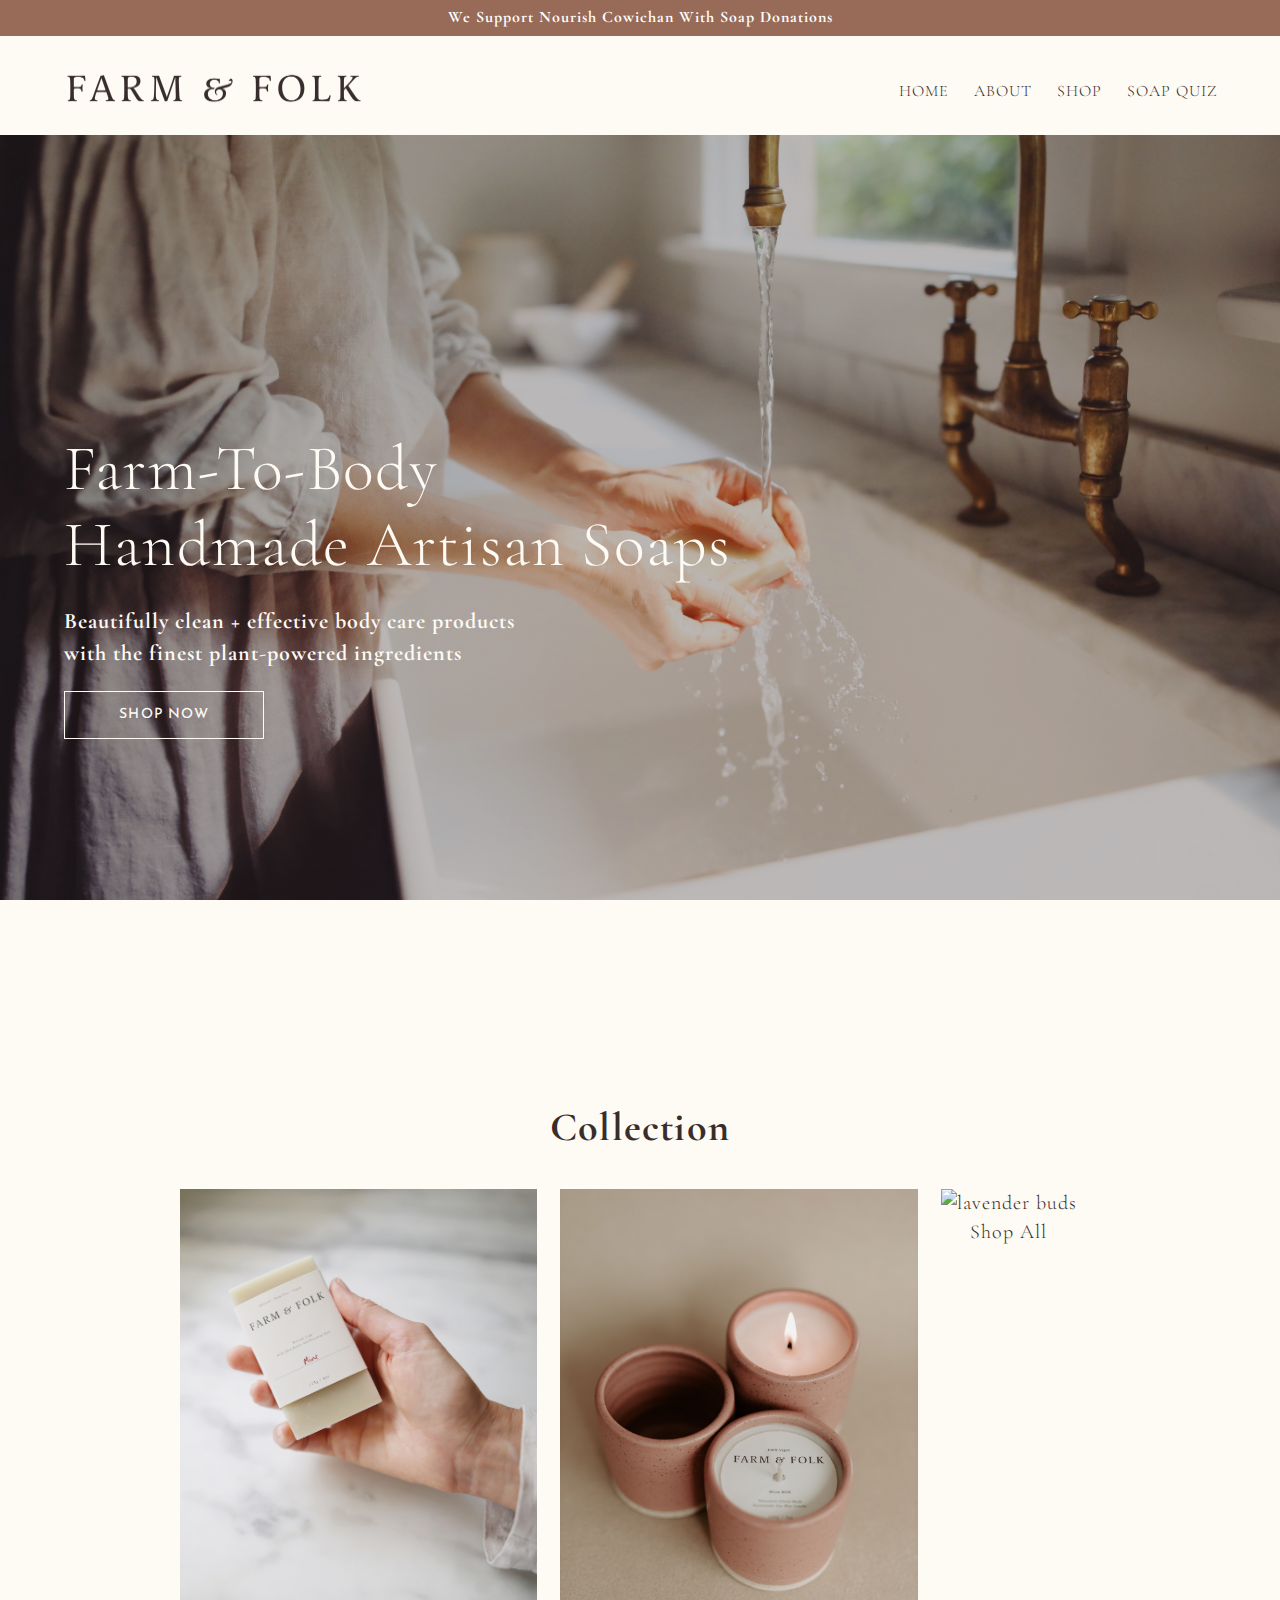
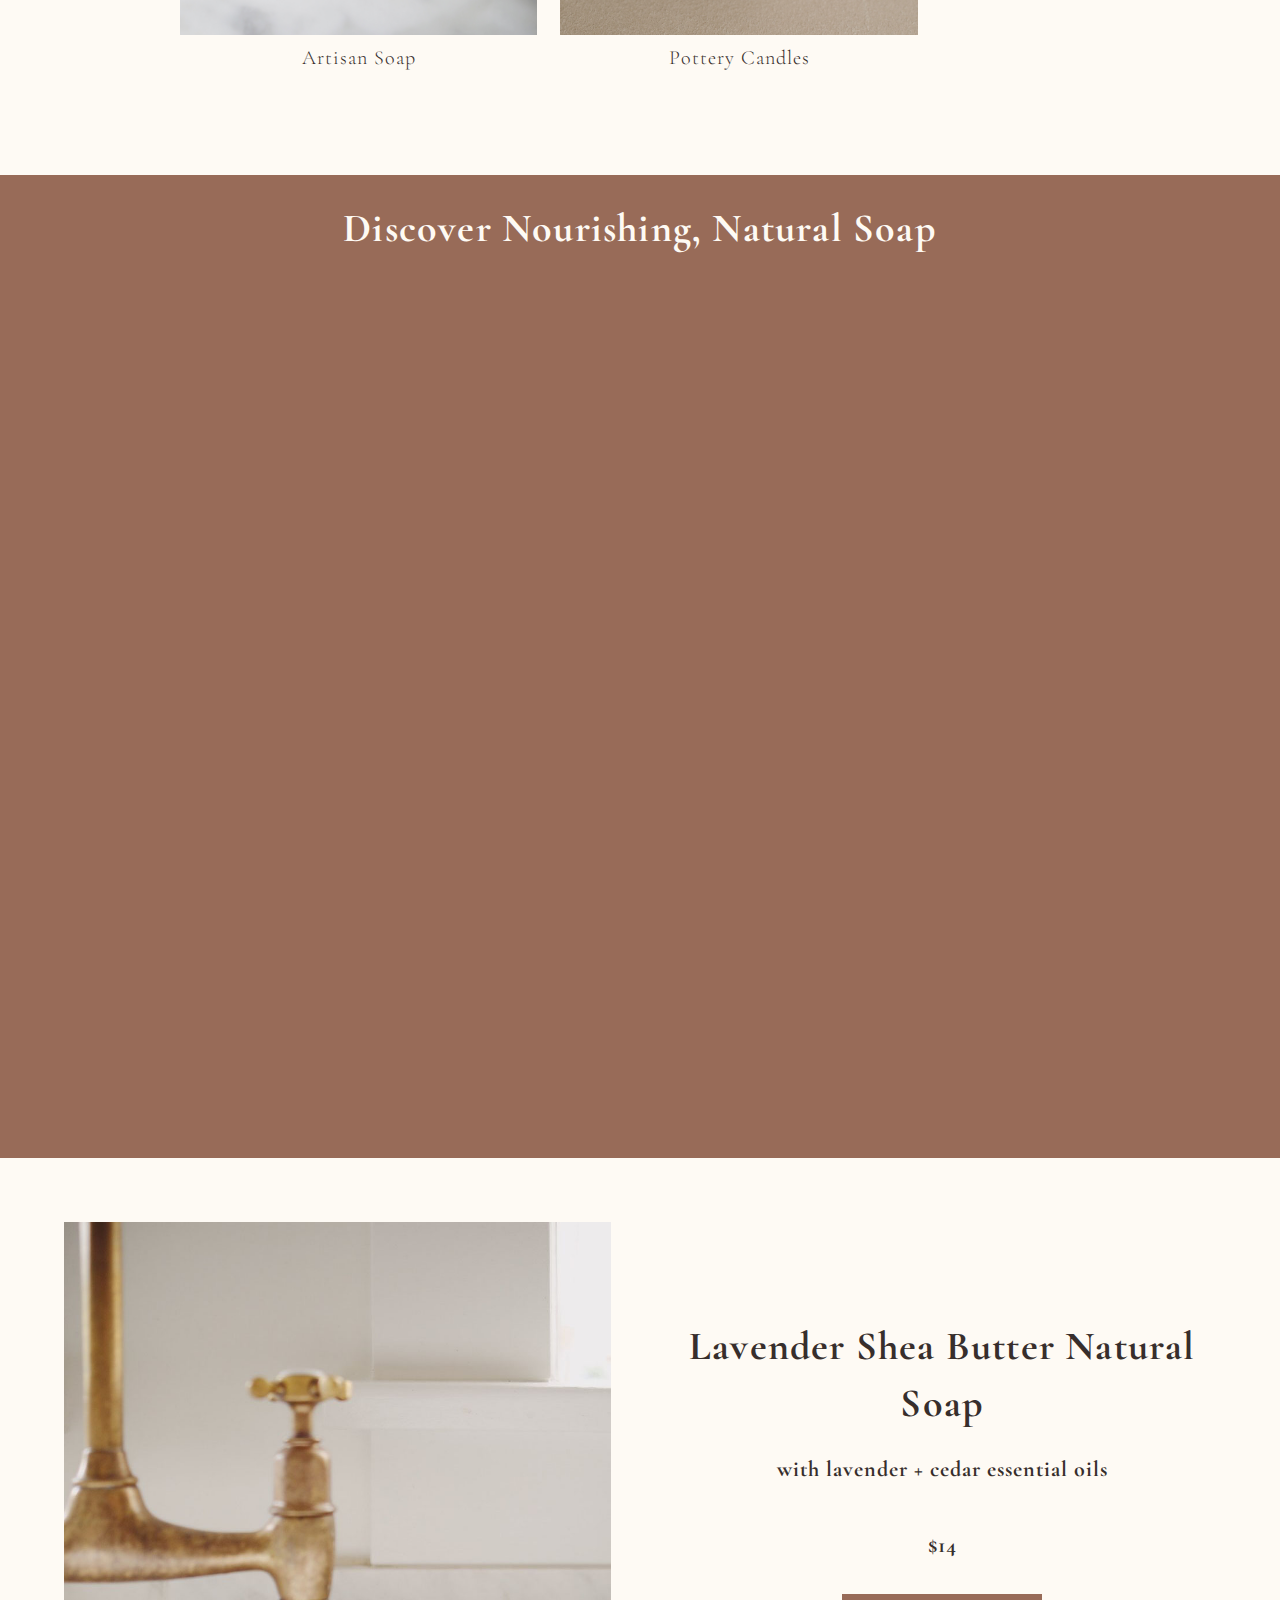
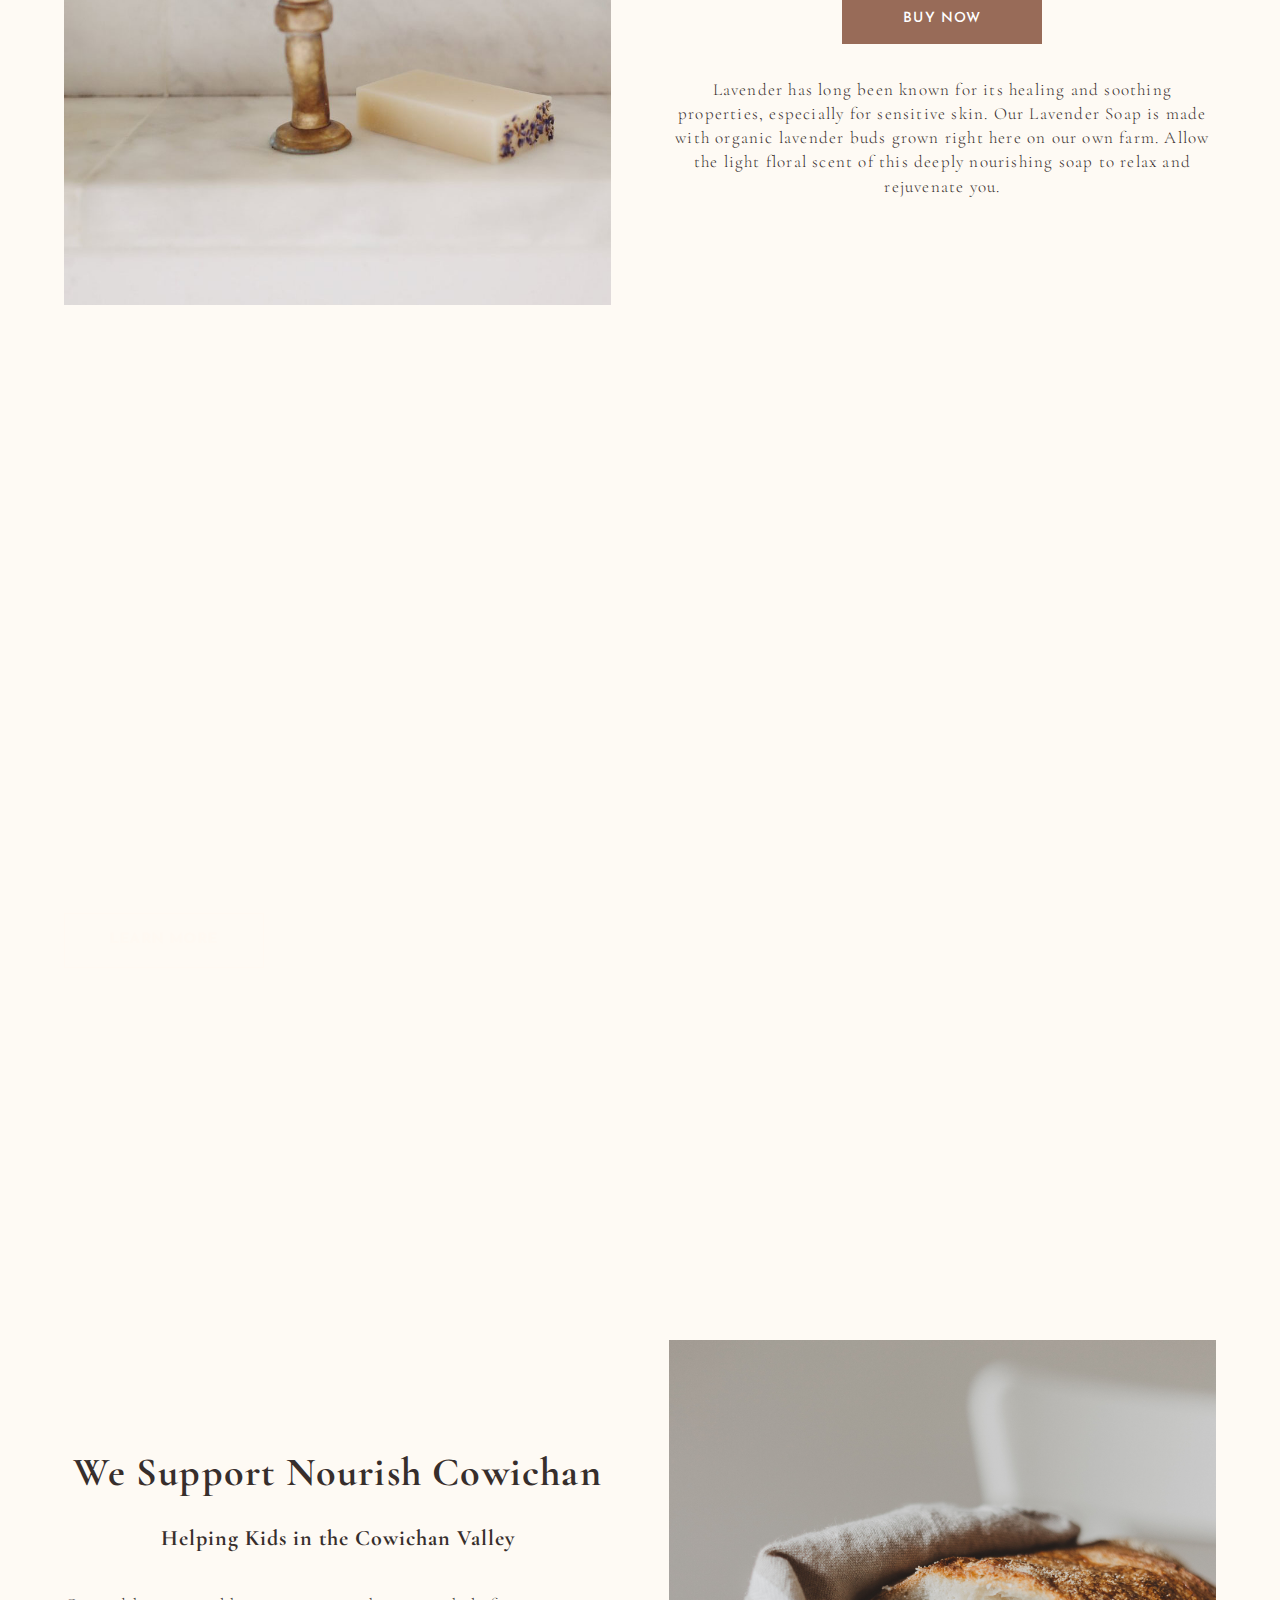
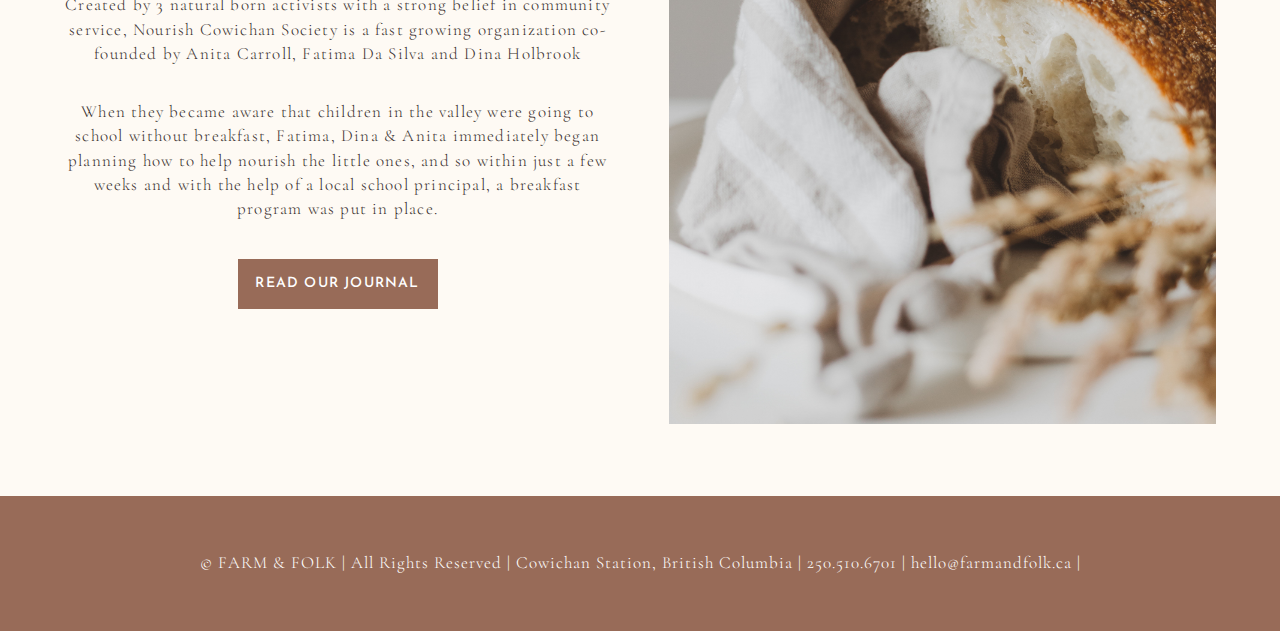
==== index.html @ f7a48673 "index code cleanup" ====
<!DOCTYPE html>
<html lang="en">
 <head>	
     <title>Home Page Website Project</title>
     <meta charset="utf-8"> 
     <!--for responsiveness-->
     <meta name="viewport" content="width=device-width, initial-scale=1">
     <link rel="stylesheet" href="style.css">
     <!--the style sheet for a responsive layout please note the website was coded before the lesson of mobile first-->
     <link rel="stylesheet" href="responsivenav.css">
     <!--included some google fonts-->
     <link rel="stylesheet" href="https://fonts.googleapis.com/css?family=Cormorant Garamond">
     <link rel="stylesheet" href="https://fonts.googleapis.com/css?family=Josefin Sans">
     <!--this is the hamburger icon-->
     <link rel="stylesheet" href="https://cdnjs.cloudflare.com/ajax/libs/font-awesome/4.7.0/css/font-awesome.min.css">
 </head> 
 <body>
     <header class="header"> <!-- brown banner and cream section in line vertically flex-->
         <section class="banner"> <!--the brown top announcement banner-->
             <div class="wrap"><h4>We Support Nourish Cowichan With Soap Donations</h4></div>
         </section>
         <nav class="logonav wrap"> <!--logo and nav side by side in flex-->
             <div><a href="index.html"><img class="logosize" src="images/logo.png" alt="Farm and Folk logo"></a></div> <!--logo-->
             <ul class="logonav_inner" id="nav-items"> <!--nav-->
                 <li><a href="index.html">HOME</a></li>
                 <li><a href="about.html">ABOUT</a></li>
                 <li><a href="shop.html">SHOP</a></li>
                 <li><a href="quiz.html">SOAP QUIZ</a></li>
             </ul> 
             <a class="toggle" onclick="showNav()"><i class="fa fa-bars"></i></a> <!--the hamburger link on screens less than 768px-->
         </nav>
     </header>
     <main> 
         <section class="hero columnwrap background"> <!--hero section--> <!--https://codetheweb.blog/fullscreen-image-hero/-->
             <h1>Farm-To-Body<br>Handmade Artisan Soaps</h1>
             <h3>Beautifully clean + effective body care products<br> with the finest plant-powered ingredients</h3>
             <a href="shop.html" class="btn">SHOP NOW</a>
         </section>
         <section class="columnwrap"> <!-- product collection section - heading and pic group in flexbox direction column-->
             <h2 class="anothermargin">Collection</h2>
             <ul class="products">
                <!--this is the group of 3 photos aligned in a row-->
                 <li><a href="shop.html"><img src="images/soap1.jpg" alt="woman holding soap">
                 <figcaption>Artisan Soap</figcaption></a></li>
                 <li><a href="shop.html"><img src="images/candles.JPG" alt="3 pottery candles one empty to show espresso cup">
                 <figcaption>Pottery Candles</figcaption></a></li> 
                 <li><a href="shop.html"><img src="images/shopall1.JPG" alt="lavender buds">
                 <figcaption>Shop All</figcaption></a></li>
             </ul> 
         </section>
         <section class="video columnwrap"> <!--video section--> <!--added demo video because I don't have one-->
             <h2>Discover Nourishing, Natural Soap</h2>
             <iframe src="https://player.vimeo.com/video/281688738?h=ec696fcc67" frameborder="0"
                allow="autoplay; fullscreen; picture-in-picture" allowfullscreen></iframe>
         </section>
         <section class="featuredproduct wrap"> <!--featured product section-->
             <div><a href="shop.html"><img src="soap/lavcropped.jpg" alt="bar of lavender soap"></a></div> <!--lavender soap picture-->
             <aside class="featureinfo"> <!--product purchase info-->
                     <h2> Lavender Shea Butter Natural Soap</h2>
                     <h3>with lavender + cedar essential oils</h3> 
                     <h3>$14</h3>
                     <a href="shop.html" class="btn">BUY NOW</a> <!--this button would lead to the indiviual product page if there was one-->
                     <p>Lavender has long been known for its healing and soothing properties, especially for sensitive skin. Our Lavender Soap is made with organic lavender buds grown right here on our own farm. Allow the light floral scent of this deeply nourishing soap to relax and rejuvenate you.
                     </p>
             </aside>
         </section>
         <section class="makers columnwrap background"> <!--maker info section with background pic like hero section-->
             <h3>Our Story</h3>
             <h2>We Believe In The Power<br> Of Nature To Help You Unwind</h2>
             <a href="about.html" class="btn">LEARN MORE</a> <!--leads to about page-->
         </section>
         <section class="journal"> <!--this is given class journal because it would lead to the journal(blog) if there was one-->
             <div><a href="journal.html"><img src="images/breadcropped.jpg" alt="child holding muffin"></a></div>
             <aside class="journalinfo">
                 <h2>We Support Nourish Cowichan</h2>
                 <h3>Helping Kids in the Cowichan Valley</h3>
                 <p>Created by 3 natural born activists with a strong belief in community service, Nourish Cowichan Society is a fast growing organization co-founded by Anita Carroll, Fatima Da Silva and Dina Holbrook</p>
                 <p>When they became aware that children in the valley were going to school without breakfast, Fatima, Dina & Anita immediately began planning how to help nourish the little ones, and so within just a few weeks and with the help of a local school principal, a breakfast program was put in place.</p>
                 <a href="shop.html" class="btn">READ OUR JOURNAL</a> <!--button would lead to journal-->
             </aside>
         </section>
      </main> 
      <footer class="foot">
        <div class="wrap"><p>© FARM & FOLK | All Rights Reserved | Cowichan Station, British Columbia | 250.510.6701 | hello@farmandfolk.ca |</p></div>
      </footer> 
      <script>
        function showNav() {
            var element = document.getElementById("nav-items");
            element.classList.toggle("show-items");
        }
     </script> 
 </body>
</html>
---- style.css ----
/* To Do: Match Picture Sizes */

/* website project farm and folk */

/* General for whole site */

html {font-size: 62.5%} /* so I can work with rem */
* { box-sizing: border-box;
}  



img { max-width: 100%;
      height: auto;}

h1,h2,h3,h4 { font-family: "Cormorant Garamond", serif;
              color: #372e2c;
}
h1 { font-size: 6.4rem;
     line-height: 1.2;
}
h2 { font-size: 4rem; 
}
h3 { font-size: 2.2rem;
     letter-spacing: 0.1rem;
}
h4 { font-size: 1.7rem;
     letter-spacing: 0.1rem;
}
body { /* The body has a default margin, which we do not want interfering with image header, which is why  I have set it to 0 */ 
      margin: 0; 
      padding: 0;

      /* Text styles */
      font-family: "Cormorant Garamond", serif; 
      line-height: 1.42857143;
      color: #372e2c;
      letter-spacing: 0.05rem;
      font-size: 1.7rem;
      font-weight: 100;
      letter-spacing: 0.12rem;
      
      /*background*/
      background-color: #FEFAF4;
}
.columnwrap { display: flex;
              flex-direction: column;
              justify-content: center;
              align-items: center;
              
}
.center { 
     text-align: center;
}
.wrap {      display: flex;
             justify-content: center;
             align-items: center;
             margin: 0 auto;
          
           
}
.background {
      background-size: cover;
      background-position: center center;
      background-repeat: no-repeat;
      background-attachment: fixed;
}

.margin {margin-right: 5%;
          margin-left: 5%;}
.anothermargin {margin-top: 5%;}

/* index page */

/* header section */

.header { position: sticky; top: 0; /* https://dev.to/akhilarjun/one-line-sticky-header-using-css-5gp3 */ /*makes a sticky header*/
}
.banner {
         background-color: #986b58;
         padding: 0.5%;          
}

.banner h4 { color: #fff;
             margin: 0; 
             font-size: 1.6rem; 
}

.logonav { 
           /*sizing of pink header part*/
           height: 11vh;
           background-color: #FEFAF4;
           padding-top: 1%;
           
}
.logonav div { 
              display: block;
            margin-left: 5%;
            flex: 3 3 auto;
}

.logonav_inner { display: flex;
                 justify-content: flex-end;
                 font-size: 1.6rem;
                 letter-spacing: 0.1rem;
                 font-weight: 300;
                 list-style-type: none;
                 padding: 0;
               
}
.logonav ul { margin: 0 3% 0 0;
             flex: 2 2 auto;
       
}
.logonav li {padding-right: 5%;}

.logonav li a {text-decoration: none;
          color: #372e2c;
          display: block;    
}

nav li a:hover { color: #986b58;}

/* hero section */

.hero { /* sizing of hero image https://codetheweb.blog/fullscreen-image-hero/ note vw/vh is % of veiwport width and height*/
      width: 100vw;
      height: 100vh; 
    
      /* Flexbox */
      align-items: flex-start; /*to override class columnwrap*/
      
      /* Text styles */
       color: #FEFAF4;
       

      /* Background Styles */
      /* background image doesn't take colors but take gradients, 0 is full transparency in rgba, make sure to separate multiple backgrounds with commas */
      background-image: linear-gradient(rgba(0,0,0,0.2),rgba(0,0,0,0.2)), url("images/soaplady.JPG");
      
}
.hero h1 { /* margins */
          margin: 0;
          padding-left: 5%;
          color: #FEFAF4;
          font-weight: 200;
}
.hero h3 {
     padding-left: 5%; 
     color: #FEFAF4;
} 
.hero .btn { /* a elements are inline by default block fixes this */ 
            /* Positioning and sizing */
            display: block;
            width: 200px;

            /* Padding and margins */
            padding: 1% 2%;
            margin-left: 5%;
        
            /* Border styles */
            border: 1px solid #FEFAF4;
            

            /* Text styles */
            color: #FEFAF4;
            text-decoration: none; /*removes line under */ 
            text-align: center;
            font-size: 1.4rem;
            font-weight: 500;
            font-family: "Josefin Sans", sans-serif;           
}

.hero a:hover { background-color: rgba(152,107,88,0.5);}

/* 3 product types section */



.products      { display: flex;
               list-style-type: none;
               font-size: 2rem;
               font-weight: 300;
               letter-spacing: 0.1rem;
               margin: 0;
               padding: 0;
               margin-left: 5%;
               margin-right: 5%;
               margin-bottom: 8%;
               flex-direction: row;
               justify-content: center;
              
}
.products li { max-width: 33%;
               max-height: auto;
               padding-right: 2%;}
.products li a { text-decoration: none; /*removes line for link*/ 
                 display: block; 
                 color: #372e2c;
                 text-align: center;
                 margin: 0;
                 
                 
}
.products a:hover { color: #B22029;
}

/* video section */

.video { background-color: #986b58;       
}
.video iframe {width: 90vw;
               height: 100vh;
}
.video h2 { color: #FEFAF4; 
     padding-top: 2%;
     margin: 0; 
     text-align: center; 
}

         
/* featured product section */    

.featuredproduct { margin: 5%;
                   background-color: #FEFAF4;                                                             
}
.featuredproduct h2 {margin: 0;}
.featuredproduct div { width: 50%;
                      display: block;
                      padding: 0;               
}
.featuredproduct aside { width: 50%;
     align-items: center;
     justify-content: center;
     text-align: center;
     margin-left: 5%;

     
}

.featureinfo { display: flex;
     flex-direction: column;
      
}

.featureinfo .btn { /* a elements are inline by default block fixes this */ 
               /* Positioning and sizing */
                  display: block;
                  width: 200px;

                  /* Padding and margins */
                  padding: 15px 17px;
                  margin-top: 2%;
                  margin-bottom: 3%;
                  
                  /* Border styles */
                 
                 background-color: #986b58;
                 
                 /* Text styles */
                 color: #fff;
                 text-decoration: none; /*removes line under */ 
                 text-align: center;
                 font-size: 1.4rem;
                 font-weight: 550;
                 font-family: "Josefin Sans";
}
.featureinfo a:hover { background-color: rgba(152,107,88,0.5);}

/* Makers Section Leads to About Page */

.makers { /* sizing of hero image https://codetheweb.blog/fullscreen-image-hero/ note vw/vh is % of veiwport width and height*/
      width: 100vw;
      height: 100vh; 
    
      /* Flexbox */
      align-items: flex-start;
      

      /* Text styles make all lines centered */
       color: #FEFAF4;

      /* Background Styles */
      /* background image doesn't take colors but take gradients, 0 is full transparency in rgba, make sure to separate multiple backgrounds with commas */
      background-image: linear-gradient(rgba(0,0,0,0.2),rgba(0,0,0,0.2)),url("images/soapwoman.JPG");
}
.makers h2 { /* Margins */
          margin: 0;
          padding-left: 5%; 
          color: #FEFAF4;

}
.makers h3 {color: #FEFAF4;
     padding-left: 5% 
}

.makers .btn { /* a elements are inline by default block fixes this */ 
            /* Positioning and sizing */
            display: block;
            width: 200px;

            /* Padding and margins */
            margin-top: 38px;
            margin-left: 5%;
            padding: 1.3% 2%;
            

            /* Border styles */
            border: 1px solid #fff9f2;
            

            /* Text styles */
            color: #fff9f2;
            text-decoration: none; /*removes line under */ 
            text-align: center;
            font-size: 1.4rem;
            font-weight: 550;
            font-family: "Josefin Sans";}

.makers a:hover { background-color: rgba(152,107,88,0.5);}

/* Donation Feature -Would lead to Journal if there was one*/

.journal { display: flex;
           align-items: center;
           justify-content: center; 
           flex-direction: row-reverse;  
           margin: 5%;    
           text-align: center;                      
}
.journal div { display: block;
               width: 50%;
                     
}
.journal aside { margin-right: 5%;
                 width: 50%;    
}
.journalinfo { display: flex;
              flex-direction: column;
              align-items: center;
              justify-content: center;
              margin: 0;
}
.journalinfo h2 {margin: 0;}

.journalinfo .btn { /* a elements are inline by default block fixes this */ 
               /* Positioning and sizing */
                  display: block;
                  width: 200px;

                  /* Padding and margins */
                  padding: 15px 17px;
                  margin-top: 20px;
                  margin-bottom: 20px;
                  
                  /* Border styles */
                 
                 background-color: #986b58;
                 
                 /* Text styles */
                 color: #fff;
                 text-decoration: none; /*removes line under */ 
                 text-align: center;
                 font-size: 1.4rem;
                 font-weight: 550;
                 font-family: "Josefin Sans";
}
.journalinfo a:hover { background-color: rgba(152,107,88,0.5);}

/*footer*/

footer { display: flex;
         font-size: 1.4;
         background-color: #986b58;
         color: #fff;
         width: 100vw;
         height: 15vh;
         letter-spacing: 0.1rem;
         text-align: center;
}     

/* Shop Page */

.shop h2  { margin: 3% 0 1% 0;}
.shop ul    { display: flex;
               list-style-type: none;
               font-size: 2rem;
               font-weight: 300;
               letter-spacing: 0.1rem;
               margin: 3%;
               padding: 0;
               justify-content: space-evenly;
               flex-wrap: wrap;
               
}
.shop li {max-width: 33%;
               max-height: auto;
               padding-right: 2%;
}
.shop li a {     text-decoration: none; /*removes line for link*/ 
                 display: block; 
                 color: #372e2c;
                 text-align: center;
                 padding-bottom: 5%;
}
.shop a:hover { color: #986b58;
}
/* About Page */

.firstimage { width: 100vw;
             height: 80vh; 
    
             /* Flexbox */
             display: flex;
             align-items: center;
             margin-bottom: 5%;
             /* Text styles make all lines centered */
            color: #efe6e1;

            /* Background Styles */
           /*change the image here */
           background-image: linear-gradient(rgba(0,0,0,0.1),rgba(0,0,0,0.1)),url("images/friends.JPG");
}
.color {background-color: #fff9f2;} /* Maybe move to top so I can use again!!!! background color for page */

.firstimage h2 { text-align: center;
     max-width: 550px;
     padding-left: 175px;
     color: #efe6e1;
}
.about  {         
                  margin-top:  3%;
                  margin-bottom: 5%;
                  align-items: flex-start;
                  color: #efe6e1;
                  height: 100%;
}

.pic {width: 50vw;
      height: 80vh; 
      background-image: url("images/applefarm.JPG");
      background-attachment: scroll;
}

     
.about .inner_about { display: flex;
                      flex-direction: column;
                      justify-content: center;
                      height: 80vh;
                      width: 50%;
                     padding: 0 5%;
                     background-color: #986b58;
                     
}    

.inner_about h2 {margin: 0;
color: #FEFAF4;}
.inner_about p {font-weight: 400;}

                    
.pic2 {width: 50vw;
      height: 80vh; 
      background-image: url("images/linen.JPG");
      background-attachment: scroll;
}

/* Font changes for center quote "We Believe..."*/   
.h2 { font-size: 2.7rem;
       margin: 0 0 3% 0;
       font-weight: 100;}
.about_footer {background-color: #FEFAF4;
                color: #372e2c;}
/* Quiz Pages */

/* Quiz Page 1 */
.quiz { background-color: #efe6e1;
height: 100vh;
padding: 0;}

.quiz h1 { max-width: 75%;
           font-weight: 100;
          margin: 0;}
.quizstart h1 { padding-top: 6%;}

.quiz .btn { /* a elements are inline by default block fixes this */ 
            /* Positioning and sizing */
            display: block;
            width: 200px;

            /* Padding and margins */
            padding: 1% 2%;
            margin: 4% 13%;
        
            /* Border styles */
            border: 1px solid #372e2c;
            

            /* Text styles */
            color: #372e2c;
            text-decoration: none; /*removes line under */ 
            text-align: center;
            font-size: 1.5rem;
            font-weight: 500;
            font-family: "Josefin Sans", sans-serif;           
}
.container {display: flex;
flex-direction: column;
justify-content: center;
align-items: center;
background-color: #efe6e1;}

.container h3 {padding-top: 2%;}
.border {border: 2px transparent #996b5996;
         background-color: #996b5996;
         width: 75%;
         border-radius: 25px;
          }
.brown {background-color: #986b58;
       border: 1px solid #986b58;
       border-radius: 25px;}

.quiz a:hover { color: #FEFAF4;
                 background-color: #372e2c;}
.button {justify-content: space-between;
     align-items: flex-start;
margin: 0;}
 
form { display: flex;
flex-direction: column;
align-items: center;
justify-content: center;
}

form label { margin: 5%;}

.quiz .btnalt { /* a elements are inline by default block fixes this */ 
            /* Positioning and sizing */
            display: block;
            width: 200px;

            /* Padding and margins */
            padding: 1% 1%;
            margin: 4% 13%;
        
            /* Border styles */
            border: 1px solid #372e2c;
            

            /* Text styles */
            color: #372e2c;
            text-decoration: none; /*removes line under */ 
            text-align: center;
            font-size: 1.5rem;
            font-weight: 500;
            font-family: "Josefin Sans", sans-serif;           
}

#buttonsolid {background-color: #372e2c;
              color: #FEFAF4;}

.email {display: flex;
margin: 0;
flex-direction: row;
}

/* the email and submit button together*/
.email label { margin: 5% 0 0 0;
     padding: 3px;
}

/*the email input */
.emailintake {
  padding: 10px 120px 10px 5px;
  border: 1px solid #8c8b8b;
  border-radius: 4px;
  font-size: 1.6rem;
}
/*the submit input*/
.submit { 
padding: 10px 20px;
border: 1px solid #372e2c;
border-radius: 4px;
color: #FEFAF4;
background-color: #372e2c;
font-family: "Josefin Sans", sans-serif;  
font-size: 1.6rem; 

}
---- responsivenav.css ----
html {font-size: 62.5%} /* so I can work with rem */
* { box-sizing: border-box;
}  

 @media only screen and (min-width:769px) {.logonav .toggle {display: none;}
       .logosize { width: 300px;} } 
 @media only screen and (max-width: 1000px) {.video iframe {width:  90vw; height: 80vh;}
        }
         @media only screen and (max-width: 768px) 
         {
        .video iframe {width:  90vw; height: 60vh;}
        .featureinfo p {display: none;}
        .journalinfo p {display: none;}   
        .banner {display: none;}
        .logosize {width: 300px;}
    }
    @media only screen and (max-width: 500px) {
        .video iframe {width:  90vw; height: 50vh;}
        .products {flex-direction: column;}
        .products li {max-width: 100%;
        margin-bottom: 1%;}
        .hero {align-items: center;
            text-align: center;}
        .hero h3 {display: none;}
        .hero h1 {padding-bottom: 3%;}
        .featuredproduct { display: none;}
        .journal {flex-direction: column;}
        .journal div {width: 100%;}
        .journalinfo { padding: 0 5%;}
        .journal h3 { display: none;}
        .banner {display: none;}
        .makers {align-items: center;
        text-align: center;}
        /*this is the logo position*/
        .logonav div {
    margin-left: 14%;
    display: block;
    flex: 3 3 auto;
}
        }   

    @media only screen and (max-width: 768px) {  

.logonav_inner {
  list-style-type: none;
  margin: 0;
  padding: 5%;
  flex-direction: column;
  display: none;
  text-align: center;
  background-color:#efe6e1;
  background-size: 100vw;
}
.logonav_inner li a {color: #372e2c;
font-weight: bold;
font-size: 2rem;}

.logonav {display: flex;
    flex-direction: column;
padding-top: 8%;
padding-bottom: 5%;
align-items: flex-start;
}
/*this makes a full color back-ground on click of hamburger */
.logonav ul {width: 100vw;}
/* this positions the logo*/
.logonav div {
    margin-left: 10%;
    display: block;
    flex: 3 3 auto;
}
/*this makes the logo dissapear on hamburger click*/
.lognav img {display: none;}

.logonav_inner { padding-left: 5%;
padding-top: 5%; }

.show-items {
  display: flex;
}
/*this moves the hamburger over a little with the padding*/
        .logonav .toggle {
  position: absolute;
  cursor: pointer;
  padding-left: 5%; 
}
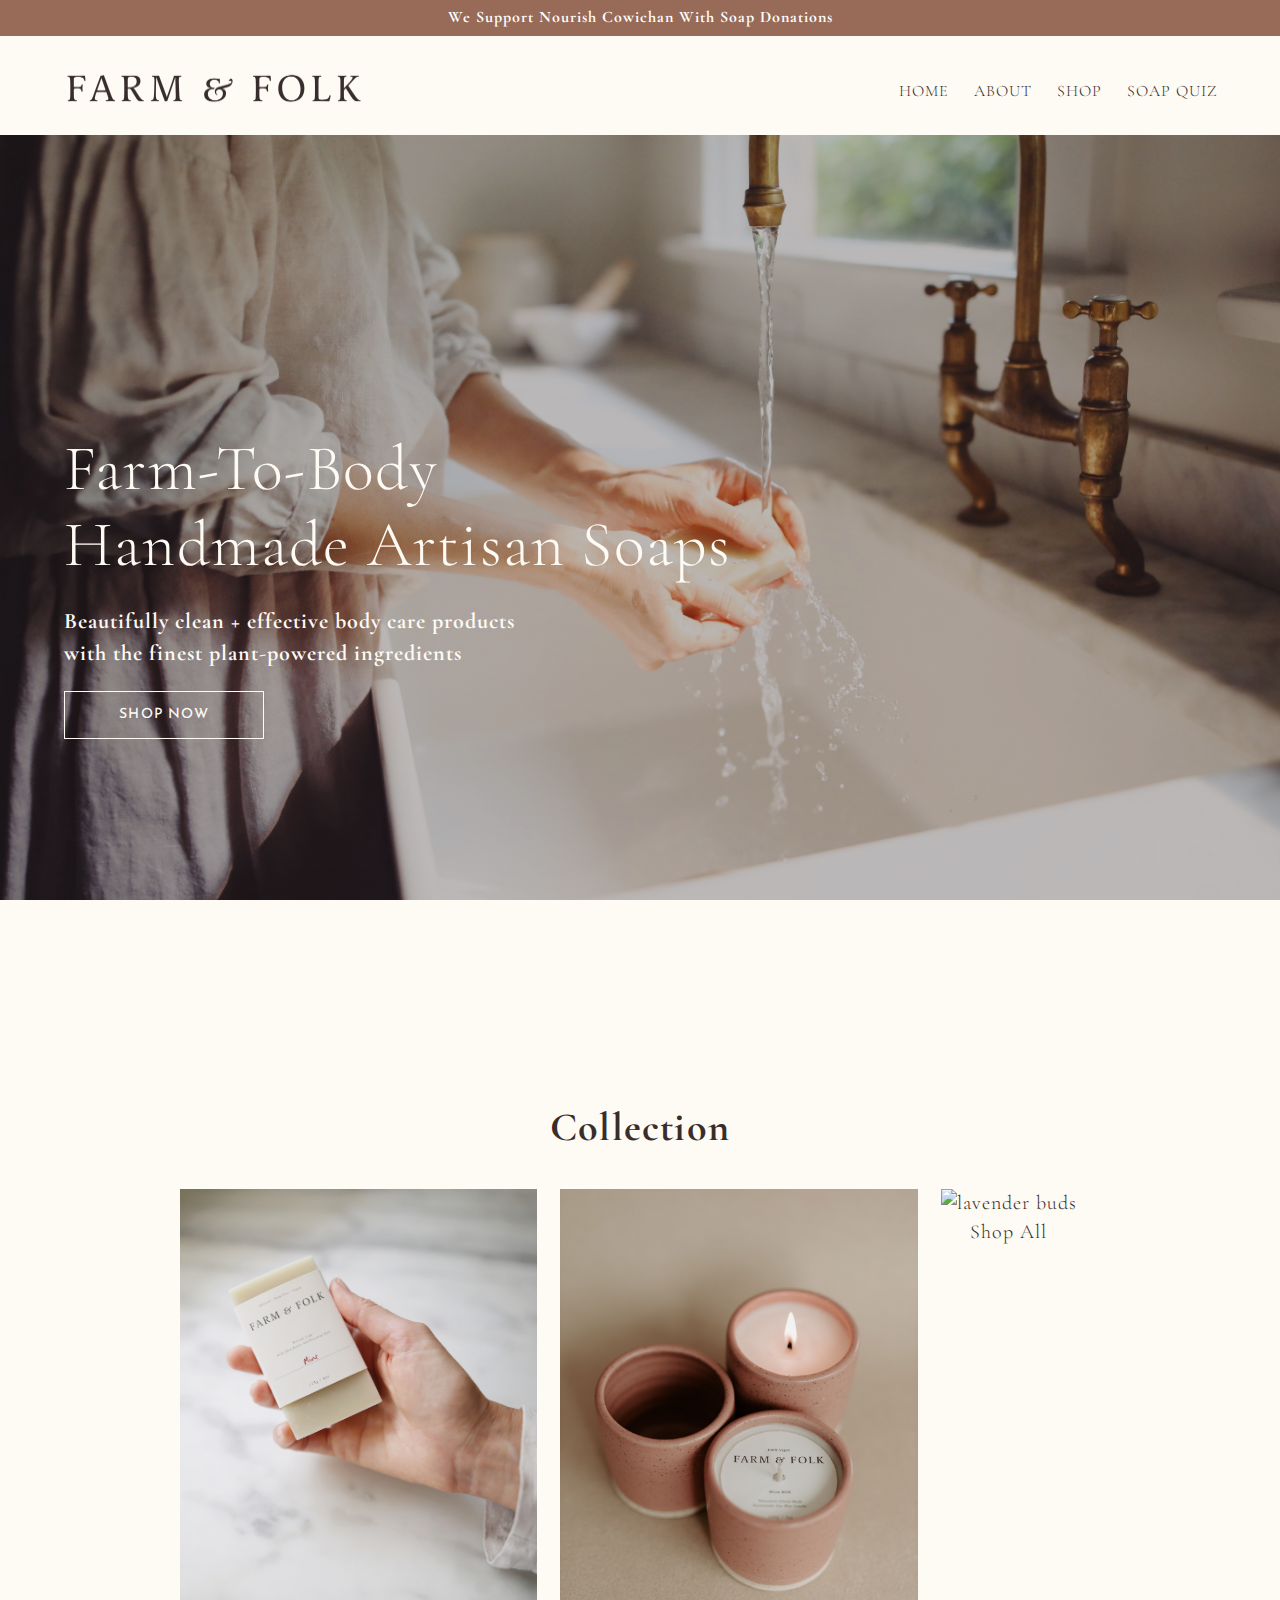
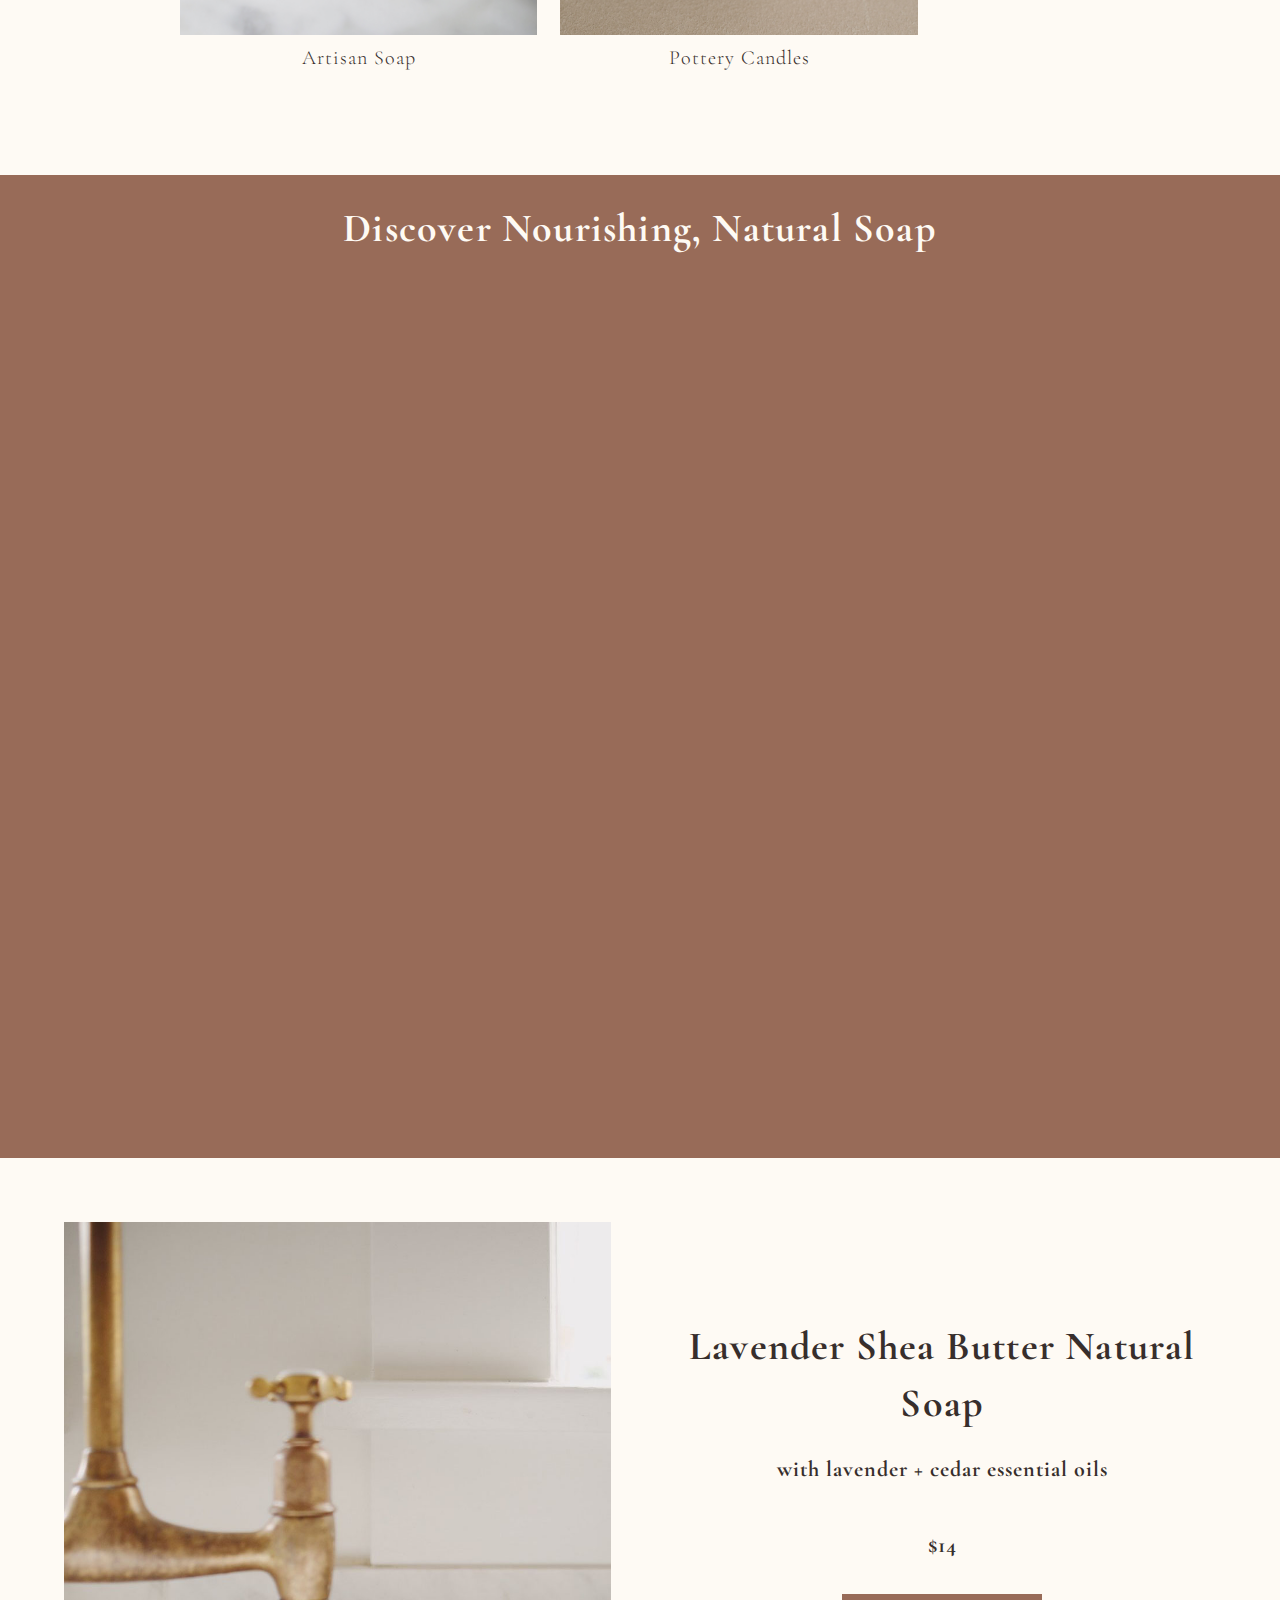
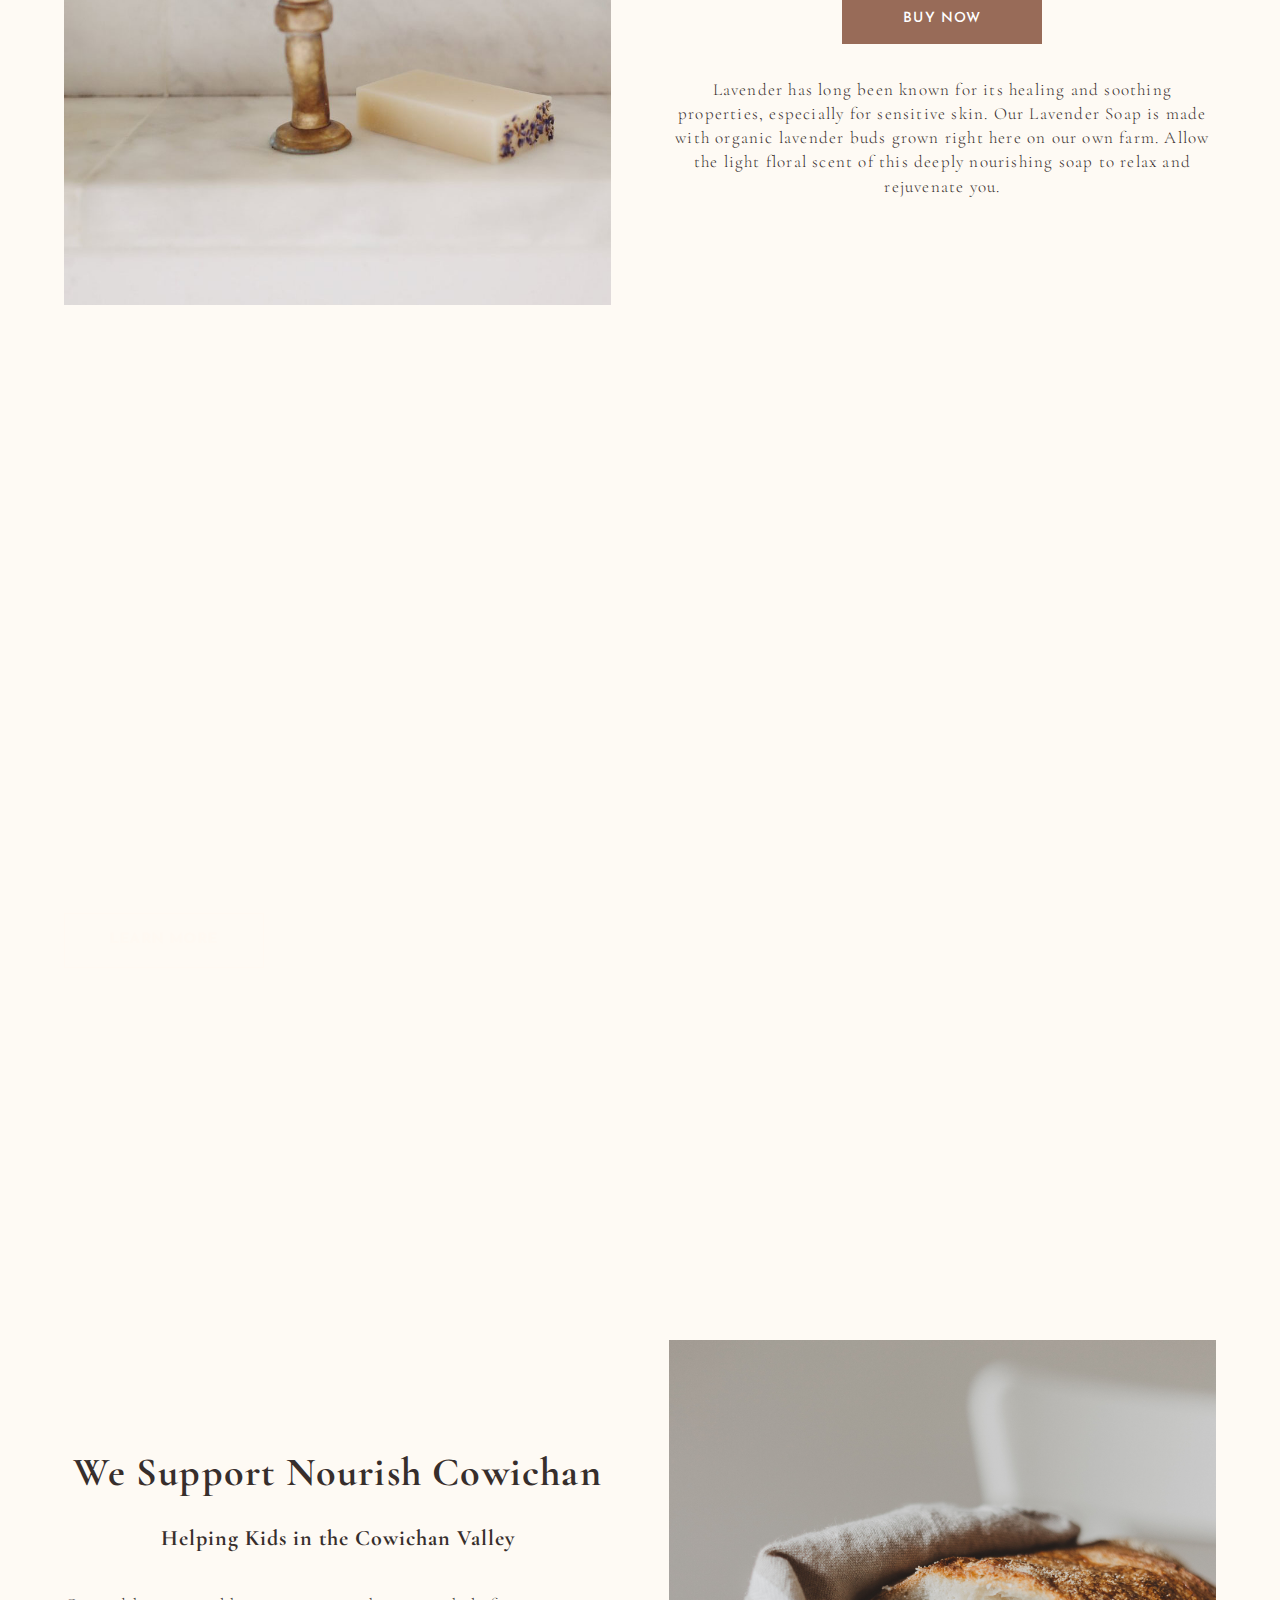
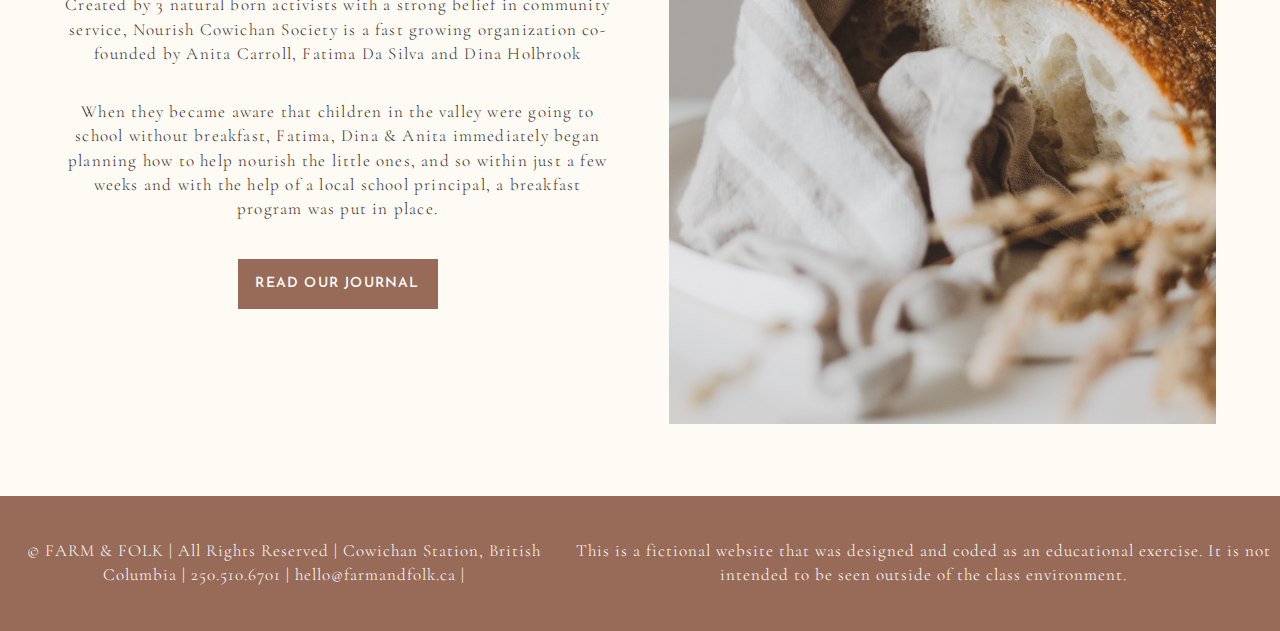
==== commit a3343b01: "comments added" ====
--- a/index.html
+++ b/index.html
@@ -53,7 +53,7 @@
              <iframe src="https://player.vimeo.com/video/281688738?h=ec696fcc67" frameborder="0"
                 allow="autoplay; fullscreen; picture-in-picture" allowfullscreen></iframe>
          </section>
-         <section class="featuredproduct wrap"> <!--featured product section-->
+         <section class="featuredproduct wrap"> 
              <div><a href="shop.html"><img src="soap/lavcropped.jpg" alt="bar of lavender soap"></a></div> <!--lavender soap picture-->
              <aside class="featureinfo"> <!--product purchase info-->
                      <h2> Lavender Shea Butter Natural Soap</h2>
@@ -79,15 +79,17 @@
                  <a href="shop.html" class="btn">READ OUR JOURNAL</a> <!--button would lead to journal-->
              </aside>
          </section>
-      </main> 
-      <footer class="foot">
-        <div class="wrap"><p>© FARM & FOLK | All Rights Reserved | Cowichan Station, British Columbia | 250.510.6701 | hello@farmandfolk.ca |</p></div>
-      </footer> 
-      <script>
-        function showNav() {
-            var element = document.getElementById("nav-items");
-            element.classList.toggle("show-items");
-        }
+     </main> 
+     <footer class="foot">
+         <div class="wrap">
+             <p>© FARM & FOLK | All Rights Reserved | Cowichan Station, British Columbia | 250.510.6701 | hello@farmandfolk.ca |</p>
+             <p>This is a fictional website that was designed and coded as an educational exercise. It is not intended to be seen outside of the class environment.
+             </p>
+         </div>
+     </footer>
+      <!--some java from Claire to make the nav responsive-->
+     <script> 
+          function showNav() { var element = document.getElementById("nav-items"); element.classList.toggle("show-items");} 
      </script> 
  </body>
 </html>
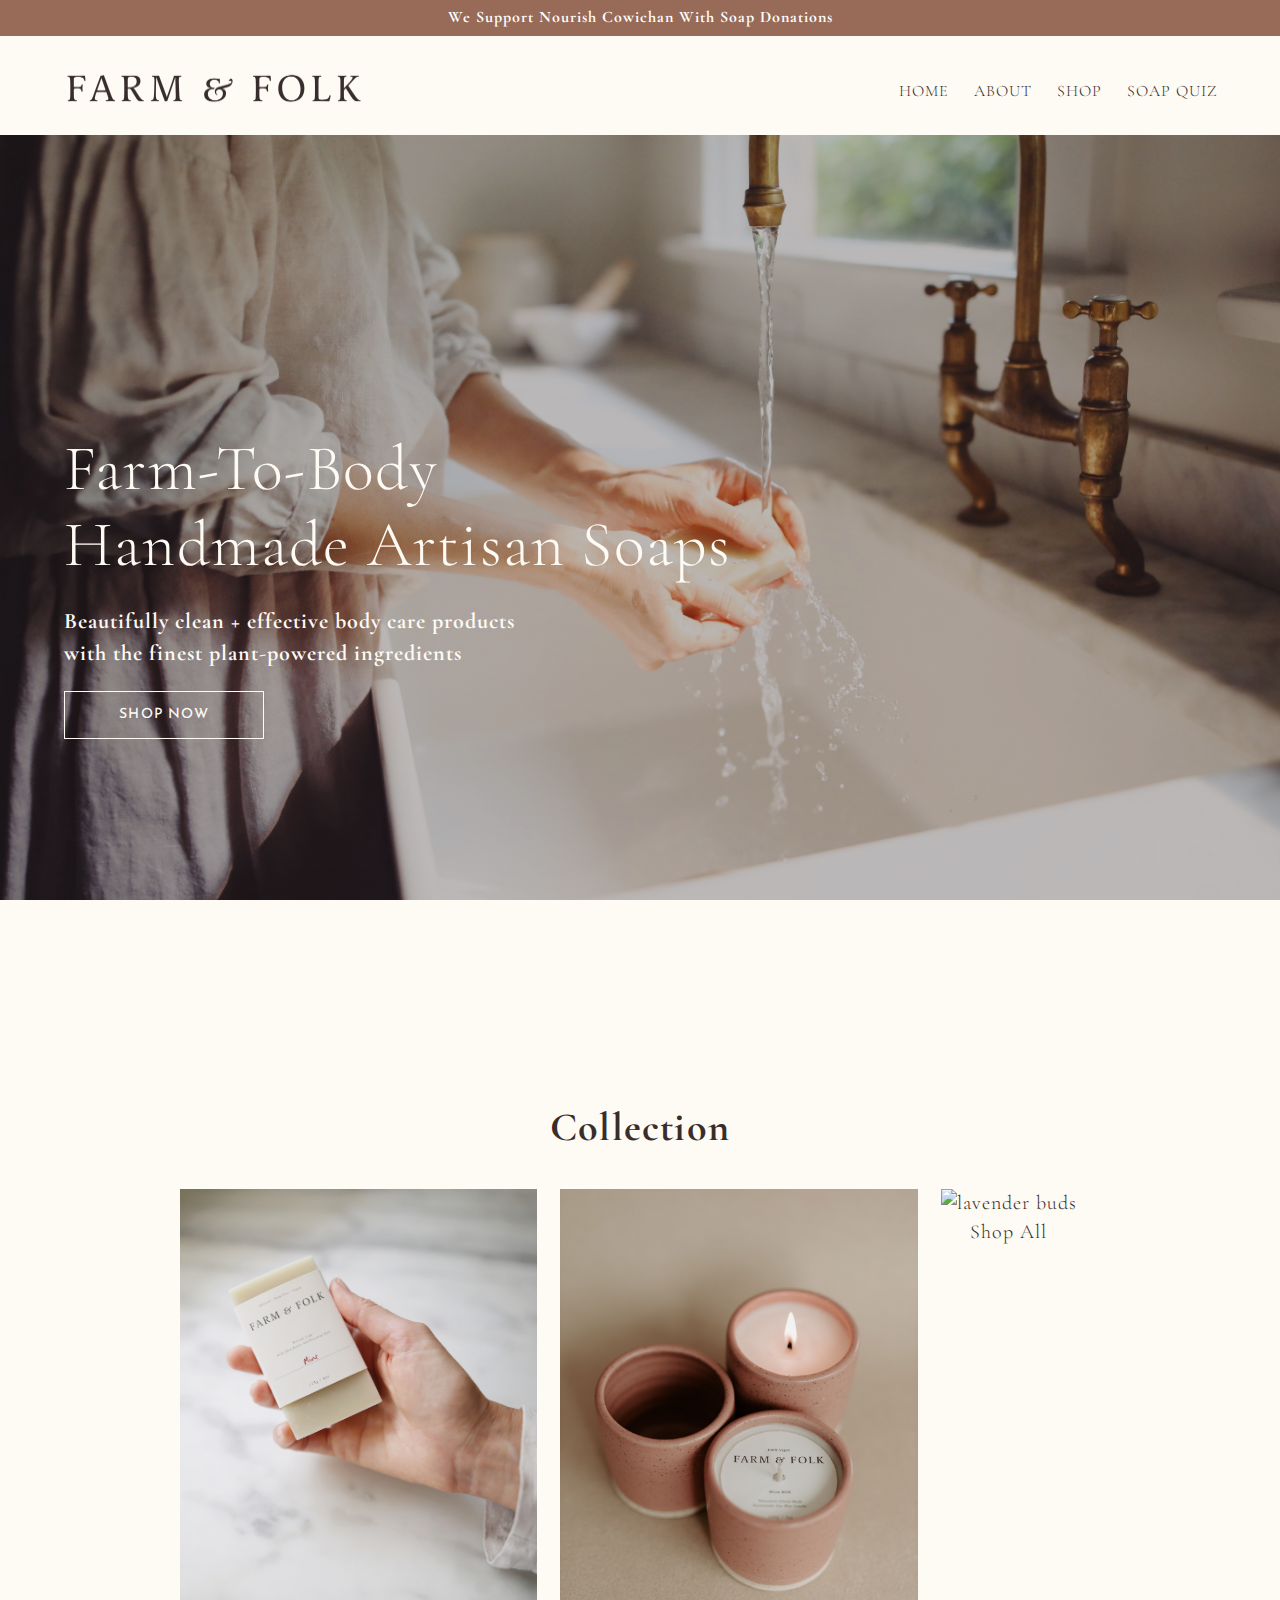
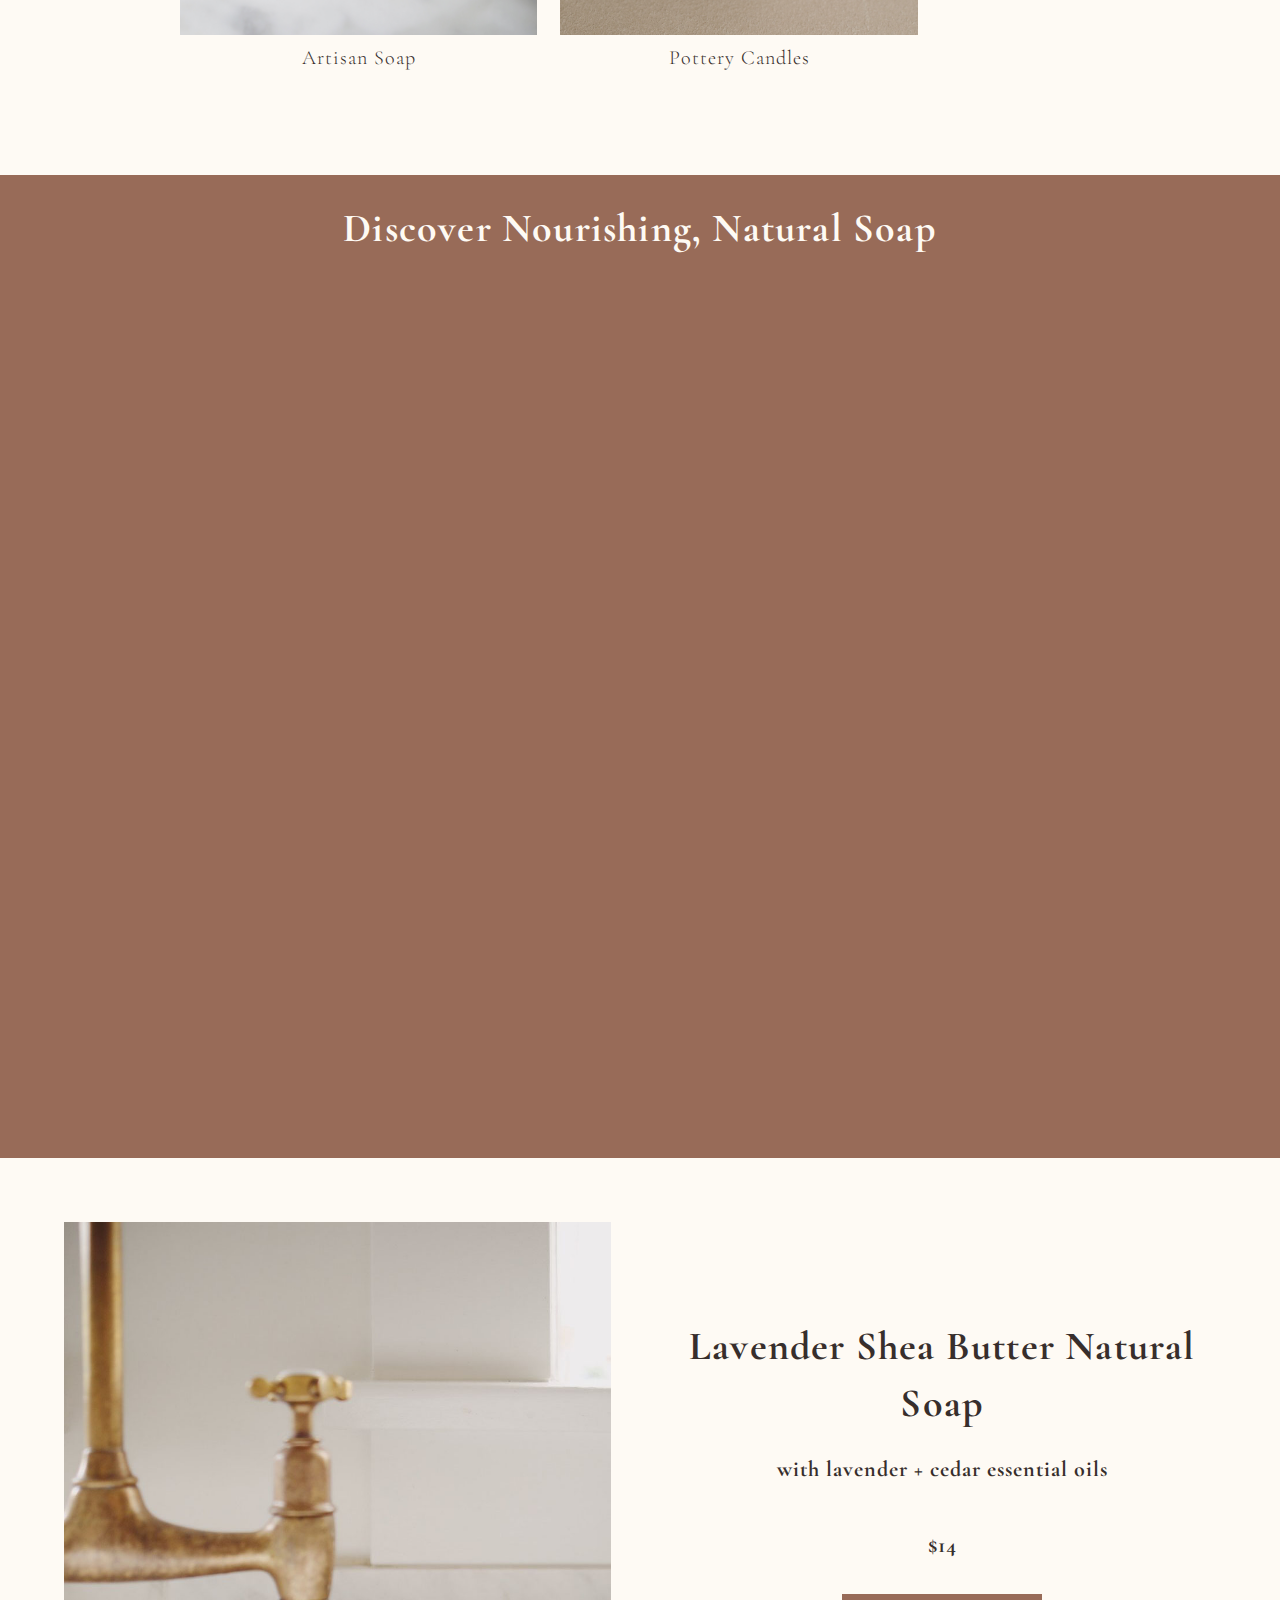
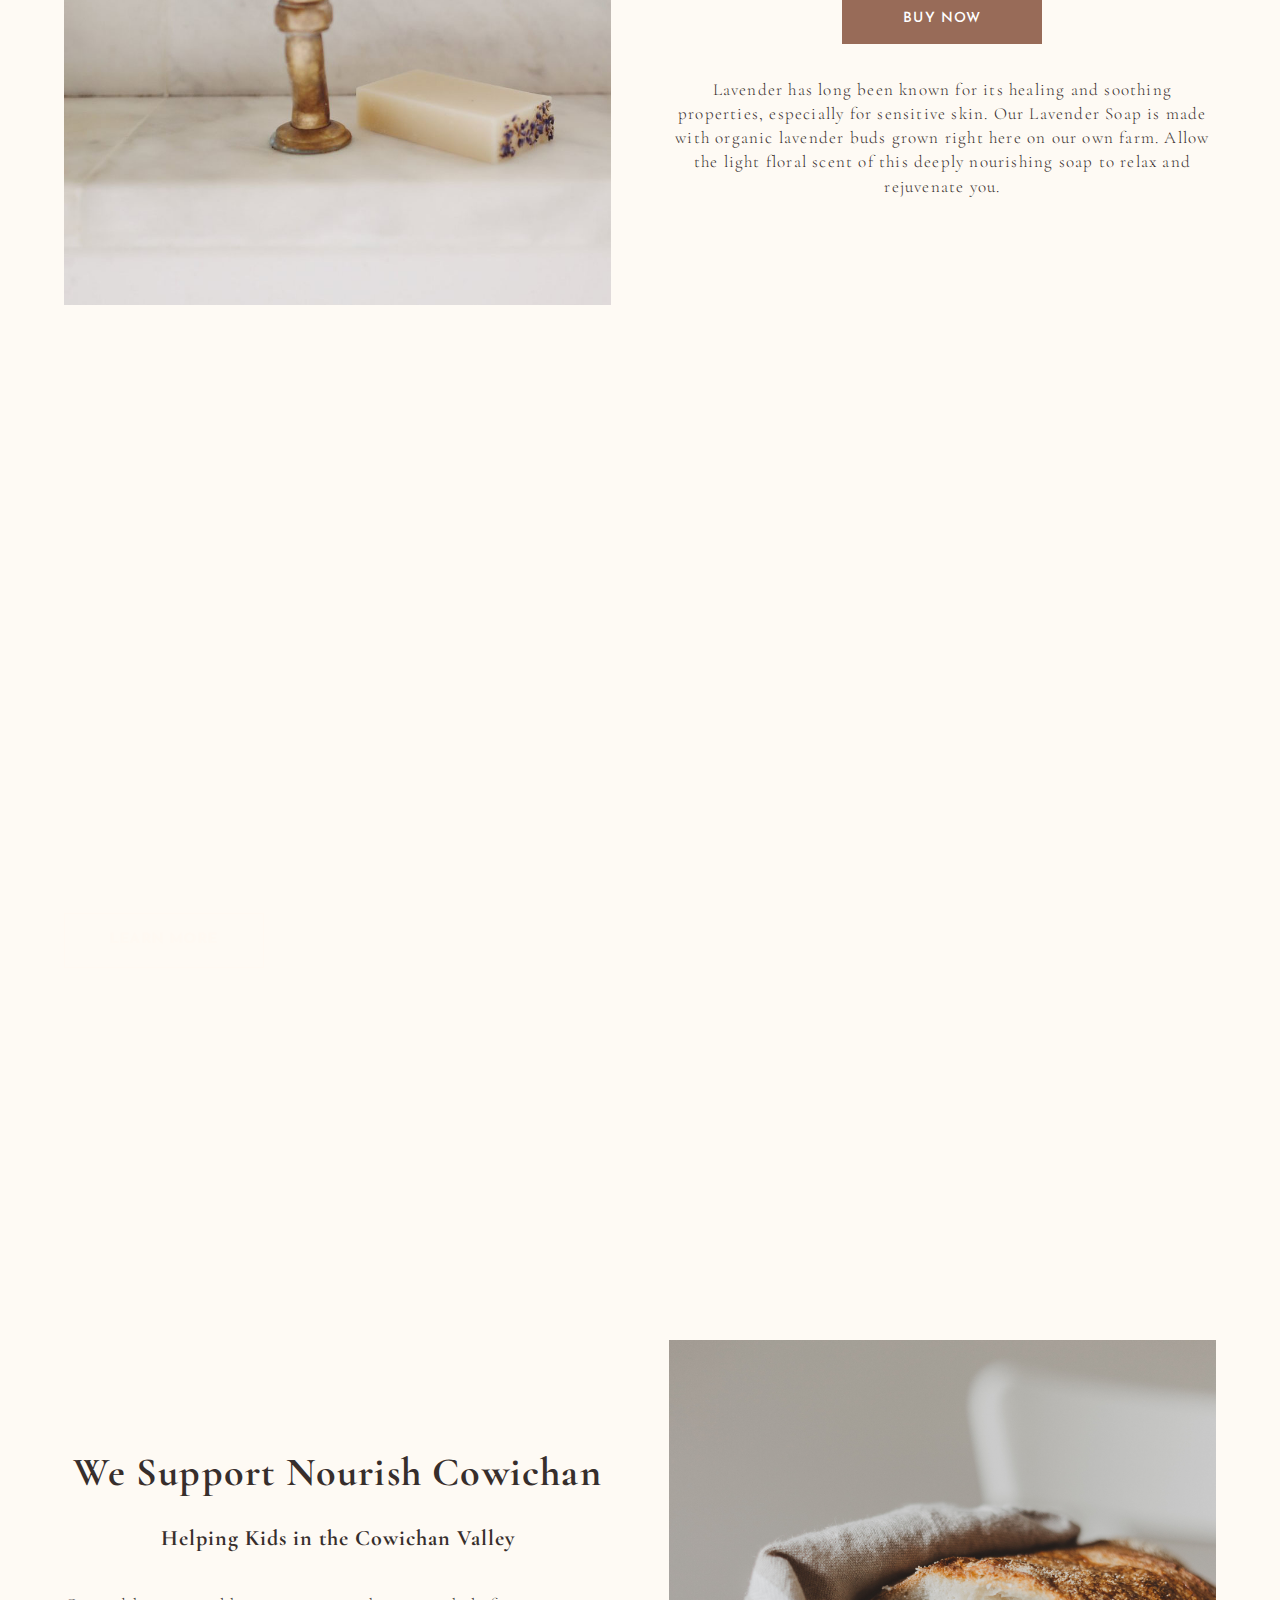
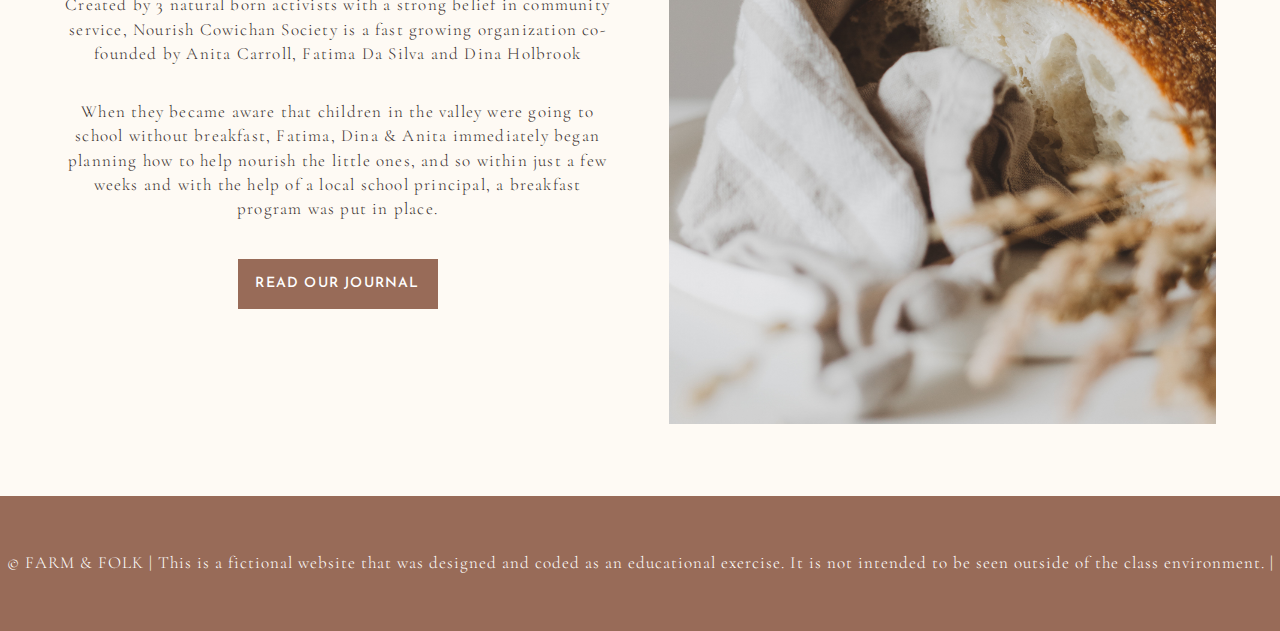
==== commit 9a534d4e: "style.css more comments" ====
--- a/index.html
+++ b/index.html
@@ -82,9 +82,8 @@
      </main> 
      <footer class="foot">
          <div class="wrap">
-             <p>© FARM & FOLK | All Rights Reserved | Cowichan Station, British Columbia | 250.510.6701 | hello@farmandfolk.ca |</p>
-             <p>This is a fictional website that was designed and coded as an educational exercise. It is not intended to be seen outside of the class environment.
-             </p>
+             <p>© FARM & FOLK | This is a fictional website that was designed and coded as an educational exercise. It is not intended to be seen
+            outside of the class environment. |</p>
          </div>
      </footer>
       <!--some java from Claire to make the nav responsive-->
--- a/style.css
+++ b/style.css
@@ -1,19 +1,17 @@
-/* To Do: Match Picture Sizes */
 
 /* website project farm and folk */
 
 /* General for whole site */
 
 html {font-size: 62.5%} /* so I can work with rem */
-* { box-sizing: border-box;
+* { box-sizing: border-box; /* so sizing takes into account margins and padding universal*/
 }  
-
-
-
-img { max-width: 100%;
-      height: auto;}
-
-h1,h2,h3,h4 { font-family: "Cormorant Garamond", serif;
+img { /* so images are responsive removed pixel measurements in html and added percents for sizing in css*/
+      max-width: 100%; 
+      height: auto; 
+}
+/* Head Font Styles */
+h1,h2,h3,h4 { font-family: "Cormorant Garamond", serif; /*remember commas here*/
               color: #372e2c;
 }
 h1 { font-size: 6.4rem;
@@ -43,7 +41,8 @@
       /*background*/
       background-color: #FEFAF4;
 }
-.columnwrap { display: flex;
+.columnwrap { /* flex box for flex-direction column */
+              display: flex;
               flex-direction: column;
               justify-content: center;
               align-items: center;
@@ -52,49 +51,47 @@
 .center { 
      text-align: center;
 }
-.wrap {      display: flex;
-             justify-content: center;
-             align-items: center;
-             margin: 0 auto;
-          
-           
-}
-.background {
+.wrap {  /* flex box for flex-direction row */    
+      display: flex;
+      justify-content: center;
+      align-items: center;
+      margin: 0 auto;          
+}
+.background { /* for background images note back-ground attachment fixed for scrolling effect */
       background-size: cover;
       background-position: center center;
       background-repeat: no-repeat;
       background-attachment: fixed;
 }
-
+/* some repeated margins */
 .margin {margin-right: 5%;
-          margin-left: 5%;}
-.anothermargin {margin-top: 5%;}
+          margin-left: 5%;
+}
+.anothermargin {margin-top: 5%;
+}
 
 /* index page */
 
 /* header section */
-
 .header { position: sticky; top: 0; /* https://dev.to/akhilarjun/one-line-sticky-header-using-css-5gp3 */ /*makes a sticky header*/
 }
-.banner {
+.banner { /* brown announcement bar at top */
          background-color: #986b58;
          padding: 0.5%;          
 }
 
-.banner h4 { color: #fff;
+.banner h4 { /* font styles in announcement bar */
+             color: #fff;
              margin: 0; 
              font-size: 1.6rem; 
 }
-
-.logonav { 
-           /*sizing of pink header part*/
+.logonav { /*sizing of pink header part*/
            height: 11vh;
            background-color: #FEFAF4;
-           padding-top: 1%;
-           
-}
-.logonav div { 
-              display: block;
+           padding-top: 1%;          
+}
+.logonav div { /* logo */
+            display: block;
             margin-left: 5%;
             flex: 3 3 auto;
 }
@@ -104,22 +101,25 @@
                  font-size: 1.6rem;
                  letter-spacing: 0.1rem;
                  font-weight: 300;
-                 list-style-type: none;
+                 list-style-type: none; /*removes bullets*/
                  padding: 0;
                
 }
-.logonav ul { margin: 0 3% 0 0;
-             flex: 2 2 auto;
+
+.logonav ul { /* the nav list sized */
+           margin: 0 3% 0 0;
+           flex: 2 2 auto;
        
 }
-.logonav li {padding-right: 5%;}
-
-.logonav li a {text-decoration: none;
+/*styles for indiviual nav words */
+.logonav li {padding-right: 5%;
+}
+.logonav li a {text-decoration: none; /*removes line under*/
           color: #372e2c;
           display: block;    
 }
-
-nav li a:hover { color: #986b58;}
+nav li a:hover { color: #986b58; /* so nav words brown on hover */
+}
 
 /* hero section */
 
@@ -128,7 +128,7 @@
       height: 100vh; 
     
       /* Flexbox */
-      align-items: flex-start; /*to override class columnwrap*/
+      align-items: flex-start; /*to override centre in class columnwrap found at top*/
       
       /* Text styles */
        color: #FEFAF4;
@@ -139,11 +139,12 @@
       background-image: linear-gradient(rgba(0,0,0,0.2),rgba(0,0,0,0.2)), url("images/soaplady.JPG");
       
 }
-.hero h1 { /* margins */
+/* spcaing and styles of wording on top of hero background */
+.hero h1 { 
           margin: 0;
           padding-left: 5%;
           color: #FEFAF4;
-          font-weight: 200;
+          font-weight: 200; /*this is how thick the font is goes by 100's */
 }
 .hero h3 {
      padding-left: 5%; 
@@ -171,12 +172,9 @@
             font-family: "Josefin Sans", sans-serif;           
 }
 
-.hero a:hover { background-color: rgba(152,107,88,0.5);}
+.hero a:hover { background-color: rgba(152,107,88,0.5);} /*hover color for button*/
 
 /* 3 product types section */
-
-
-
 .products      { display: flex;
                list-style-type: none;
                font-size: 2rem;
@@ -191,16 +189,16 @@
                justify-content: center;
               
 }
-.products li { max-width: 33%;
+/*pictures*/
+.products li { max-width: 33%; /* size of pictures*/
                max-height: auto;
                padding-right: 2%;}
+/*linked sub headings*/
 .products li a { text-decoration: none; /*removes line for link*/ 
                  display: block; 
                  color: #372e2c;
                  text-align: center;
-                 margin: 0;
-                 
-                 
+                 margin: 0;                
 }
 .products a:hover { color: #B22029;
 }
@@ -209,40 +207,40 @@
 
 .video { background-color: #986b58;       
 }
+/*video sizing changes to be responsive on responsive css sheet*/
 .video iframe {width: 90vw;
                height: 100vh;
 }
+/* video heading */
 .video h2 { color: #FEFAF4; 
      padding-top: 2%;
      margin: 0; 
      text-align: center; 
 }
 
-         
 /* featured product section */    
 
 .featuredproduct { margin: 5%;
                    background-color: #FEFAF4;                                                             
 }
-.featuredproduct h2 {margin: 0;}
-.featuredproduct div { width: 50%;
+.featuredproduct h2 {margin: 0; /* heading in aside had a margin so removed it here */
+}
+
+.featuredproduct div { /*sized the lavender soap picture*/
+                      width: 50%;
                       display: block;
                       padding: 0;               
 }
-.featuredproduct aside { width: 50%;
-     align-items: center;
-     justify-content: center;
-     text-align: center;
-     margin-left: 5%;
-
-     
-}
-
-.featureinfo { display: flex;
-     flex-direction: column;
-      
-}
-
+.featuredproduct aside { width: 50%; /*sizing of aside which has the pricing and product info*/
+                         align-items: center;
+                         justify-content: center;
+                         text-align: center;
+                         margin-left: 5%;   
+}
+.featureinfo { /* flex direction of words inside aside*/
+     display: flex;
+     flex-direction: column;    
+}
 .featureinfo .btn { /* a elements are inline by default block fixes this */ 
                /* Positioning and sizing */
                   display: block;
@@ -253,8 +251,7 @@
                   margin-top: 2%;
                   margin-bottom: 3%;
                   
-                  /* Border styles */
-                 
+                  /* Background style */
                  background-color: #986b58;
                  
                  /* Text styles */
@@ -277,23 +274,22 @@
       align-items: flex-start;
       
 
-      /* Text styles make all lines centered */
+      /* Text Color */
        color: #FEFAF4;
 
       /* Background Styles */
       /* background image doesn't take colors but take gradients, 0 is full transparency in rgba, make sure to separate multiple backgrounds with commas */
       background-image: linear-gradient(rgba(0,0,0,0.2),rgba(0,0,0,0.2)),url("images/soapwoman.JPG");
 }
+/*styles for headings on top of picture background above*/
 .makers h2 { /* Margins */
           margin: 0;
           padding-left: 5%; 
           color: #FEFAF4;
-
 }
 .makers h3 {color: #FEFAF4;
      padding-left: 5% 
 }
-
 .makers .btn { /* a elements are inline by default block fixes this */ 
             /* Positioning and sizing */
             display: block;
@@ -319,7 +315,7 @@
 
 .makers a:hover { background-color: rgba(152,107,88,0.5);}
 
-/* Donation Feature -Would lead to Journal if there was one*/
+/* Donation Feature Section - Would lead to Journal if there was one*/
 
 .journal { display: flex;
            align-items: center;
@@ -329,13 +325,15 @@
            text-align: center;                      
 }
 .journal div { display: block;
-               width: 50%;
+               width: 50%; /*sizing of picture*/
                      
 }
 .journal aside { margin-right: 5%;
-                 width: 50%;    
-}
-.journalinfo { display: flex;
+                 width: 50%;  /*sizing of whole aside*/  
+}
+
+.journalinfo { /* words in aside layout */
+               display: flex;
               flex-direction: column;
               align-items: center;
               justify-content: center;
@@ -343,6 +341,7 @@
 }
 .journalinfo h2 {margin: 0;}
 
+/*button styles*/
 .journalinfo .btn { /* a elements are inline by default block fixes this */ 
                /* Positioning and sizing */
                   display: block;
@@ -380,8 +379,9 @@
 }     
 
 /* Shop Page */
-
+/* main heading*/
 .shop h2  { margin: 3% 0 1% 0;}
+/*spacing of pictures and subheadings*/
 .shop ul    { display: flex;
                list-style-type: none;
                font-size: 2rem;
@@ -393,11 +393,12 @@
                flex-wrap: wrap;
                
 }
-.shop li {max-width: 33%;
+.shop li {     max-width: 33%; /*responsive sizing of pictures*/
                max-height: auto;
                padding-right: 2%;
 }
-.shop li a {     text-decoration: none; /*removes line for link*/ 
+.shop li a {    /*styles of linked subheadings under pictures*/
+                 text-decoration: none; /*removes line for link*/ 
                  display: block; 
                  color: #372e2c;
                  text-align: center;
@@ -405,10 +406,10 @@
 }
 .shop a:hover { color: #986b58;
 }
+
 /* About Page */
-
 .firstimage { width: 100vw;
-             height: 80vh; 
+              height: 80vh; 
     
              /* Flexbox */
              display: flex;
@@ -428,12 +429,13 @@
      padding-left: 175px;
      color: #efe6e1;
 }
-.about  {         
-                  margin-top:  3%;
-                  margin-bottom: 5%;
-                  align-items: flex-start;
-                  color: #efe6e1;
-                  height: 100%;
+/*first section with picture and written content on About Page*/
+.about  {       
+          margin-top:  3%;
+          margin-bottom: 5%;
+          align-items: flex-start;
+          color: #efe6e1;
+          height: 100%;
 }
 
 .pic {width: 50vw;
@@ -452,12 +454,12 @@
                      background-color: #986b58;
                      
 }    
-
+/*second section with picture and written content on About Page*/
 .inner_about h2 {margin: 0;
-color: #FEFAF4;}
+                 color: #FEFAF4;
+}
 .inner_about p {font-weight: 400;}
-
-                    
+                   
 .pic2 {width: 50vw;
       height: 80vh; 
       background-image: url("images/linen.JPG");
@@ -468,11 +470,16 @@
 .h2 { font-size: 2.7rem;
        margin: 0 0 3% 0;
        font-weight: 100;}
-.about_footer {background-color: #FEFAF4;
-                color: #372e2c;}
-/* Quiz Pages */
-
-/* Quiz Page 1 */
+
+/*different colored footer on about page*/
+.about_footer {
+               background-color: #FEFAF4;
+               color: #372e2c;
+}
+
+/* Quiz Pages labelled in order as quiz, quiz2, quiz3, quiz4, quiz5 Note: all one quiz on different pages */
+
+/* Quiz Pages*/ /* note there is a separate style sheet for the quiz check buttons */
 .quiz { background-color: #efe6e1;
 height: 100vh;
 padding: 0;}
@@ -480,6 +487,7 @@
 .quiz h1 { max-width: 75%;
            font-weight: 100;
           margin: 0;}
+/* quiz start is styling for quiz pages 2-5*/
 .quizstart h1 { padding-top: 6%;}
 
 .quiz .btn { /* a elements are inline by default block fixes this */ 
@@ -503,18 +511,21 @@
             font-weight: 500;
             font-family: "Josefin Sans", sans-serif;           
 }
-.container {display: flex;
-flex-direction: column;
-justify-content: center;
-align-items: center;
-background-color: #efe6e1;}
+/*styling for progress bar quiz 2-5 I designed the styling and code for this bar */
+.container { 
+            display: flex;
+            flex-direction: column;
+           justify-content: center;
+           align-items: center;
+           background-color: #efe6e1;}
 
 .container h3 {padding-top: 2%;}
-.border {border: 2px transparent #996b5996;
+.border {
+         border: 2px transparent #996b5996;
          background-color: #996b5996;
          width: 75%;
          border-radius: 25px;
-          }
+}
 .brown {background-color: #986b58;
        border: 1px solid #986b58;
        border-radius: 25px;}
@@ -522,17 +533,17 @@
 .quiz a:hover { color: #FEFAF4;
                  background-color: #372e2c;}
 .button {justify-content: space-between;
-     align-items: flex-start;
-margin: 0;}
+         align-items: flex-start;
+         margin: 0;}
  
 form { display: flex;
-flex-direction: column;
-align-items: center;
-justify-content: center;
-}
-
+       flex-direction: column;
+       align-items: center;
+       justify-content: center;
+}
 form label { margin: 5%;}
 
+/* for solid black next button */
 .quiz .btnalt { /* a elements are inline by default block fixes this */ 
             /* Positioning and sizing */
             display: block;
@@ -555,9 +566,7 @@
             font-family: "Josefin Sans", sans-serif;           
 }
 
-#buttonsolid {background-color: #372e2c;
-              color: #FEFAF4;}
-
+/*for quiz 5 email section */
 .email {display: flex;
 margin: 0;
 flex-direction: row;
@@ -584,7 +593,6 @@
 background-color: #372e2c;
 font-family: "Josefin Sans", sans-serif;  
 font-size: 1.6rem; 
-
 }
 
       
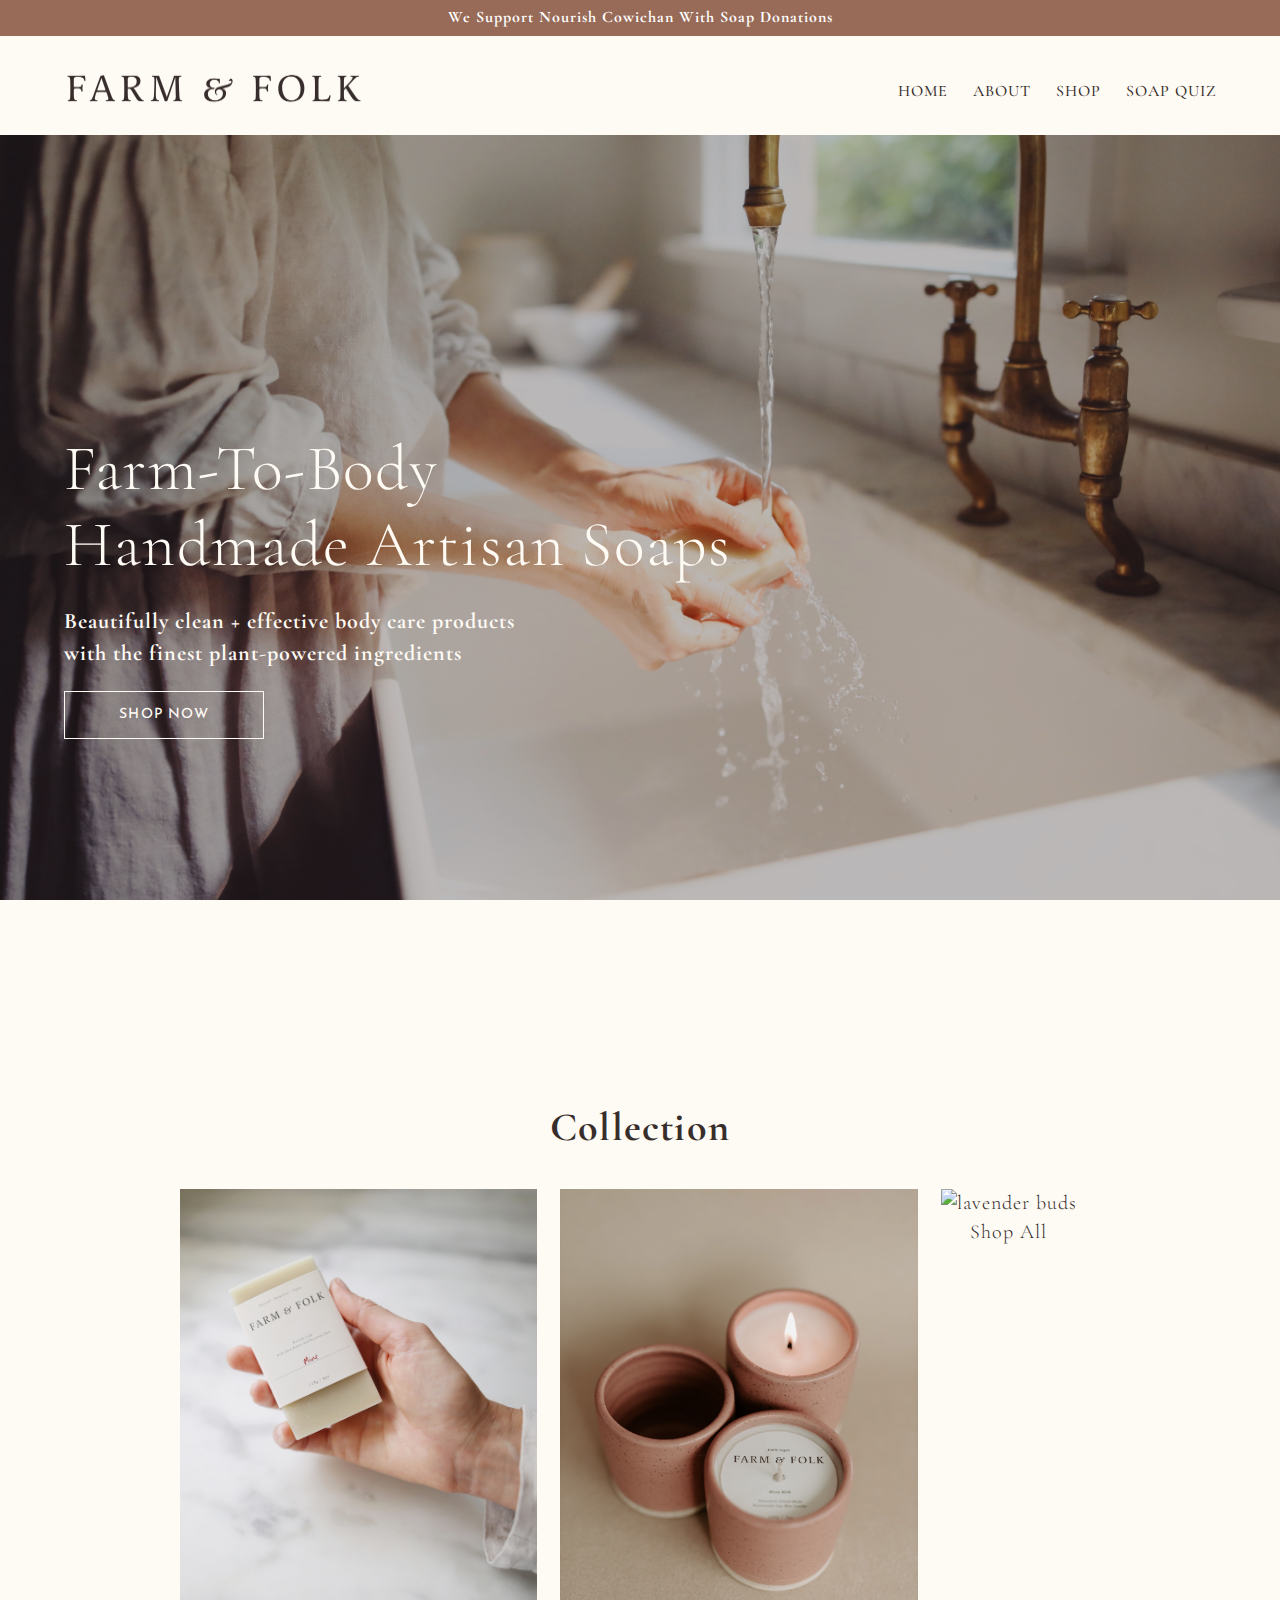
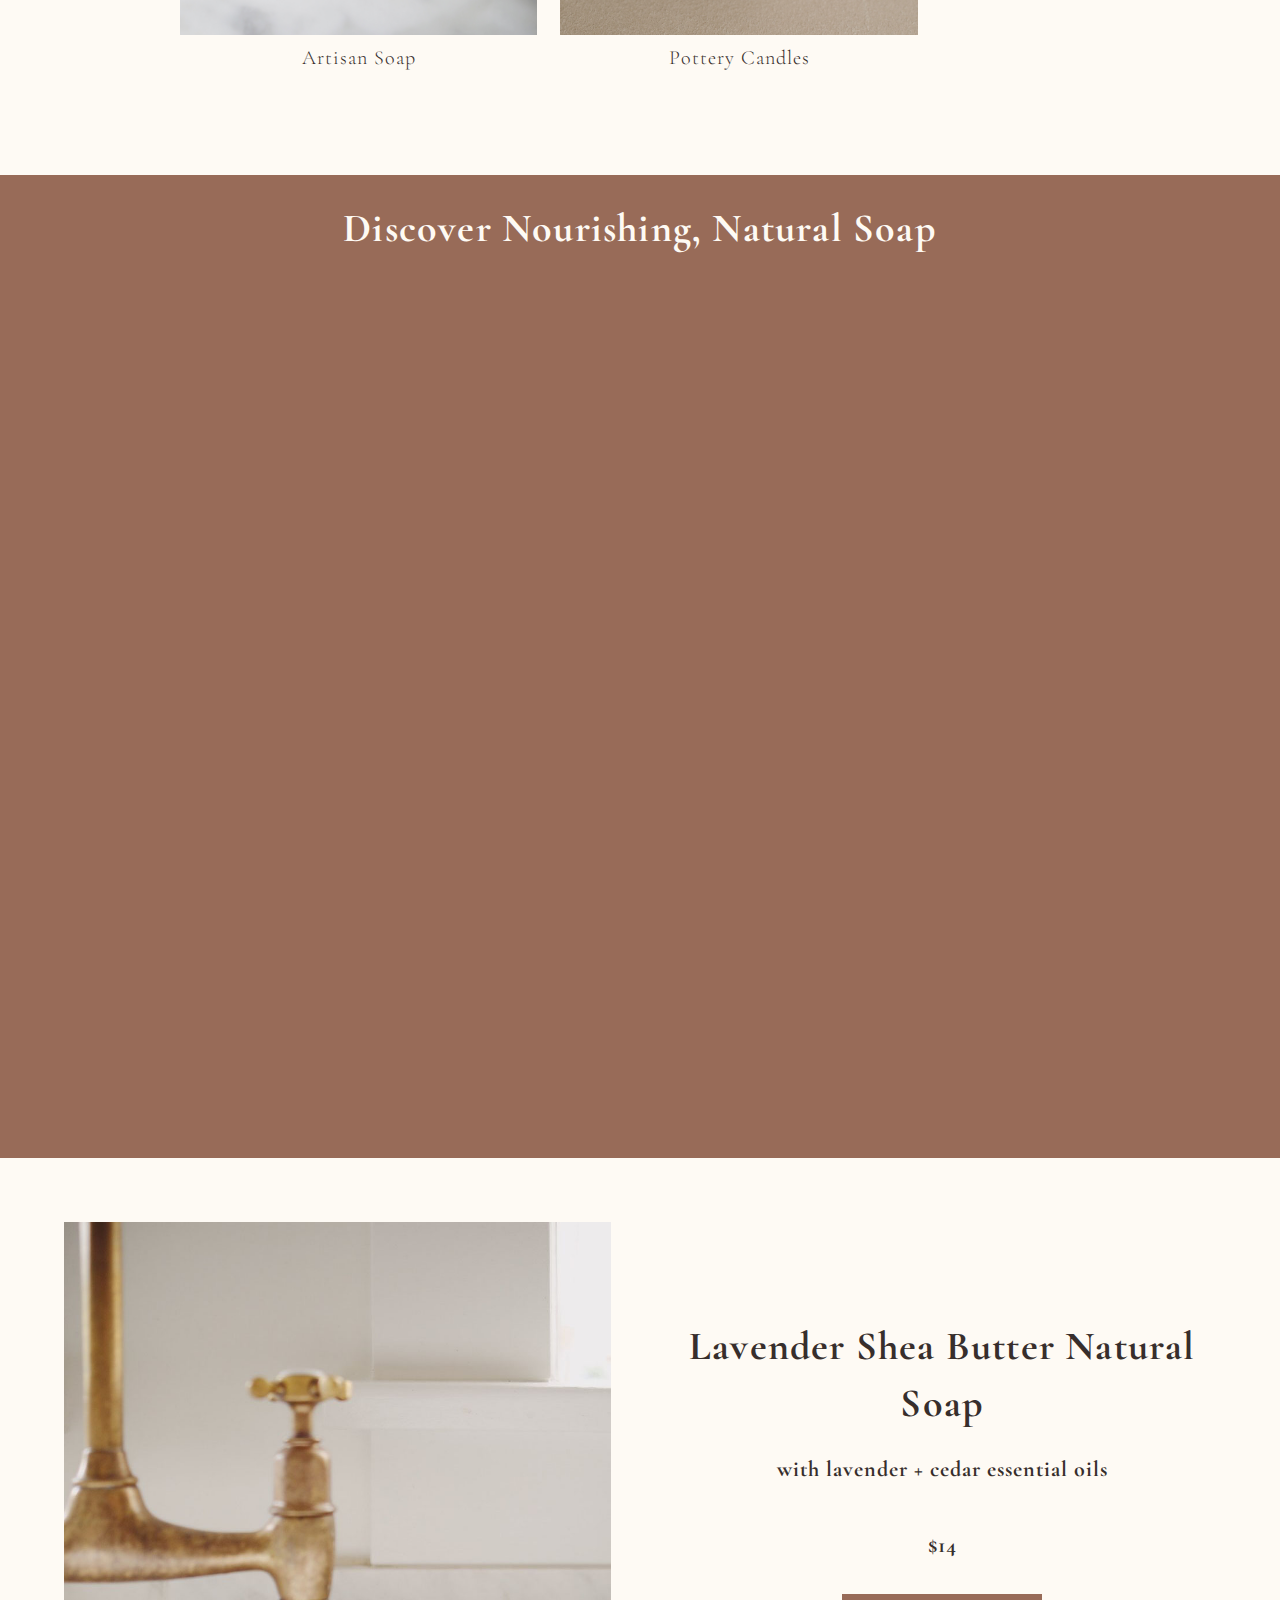
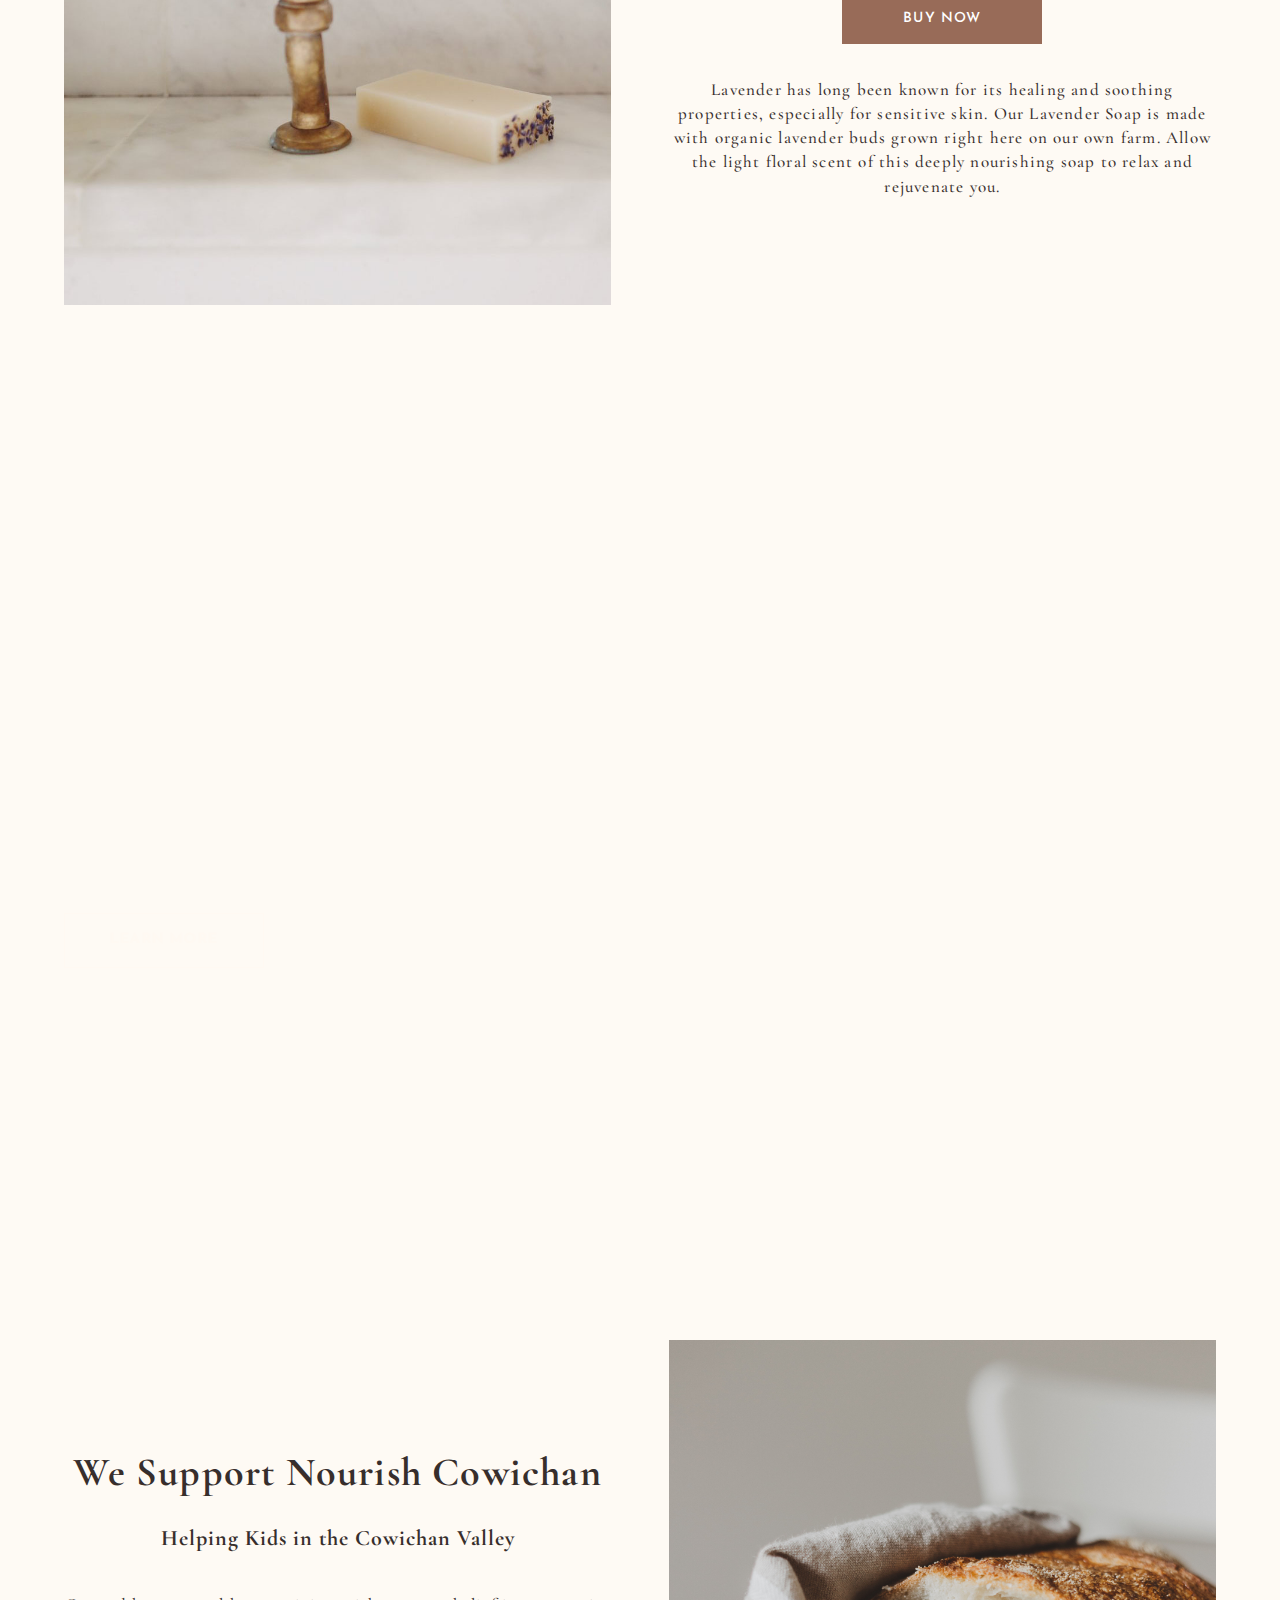
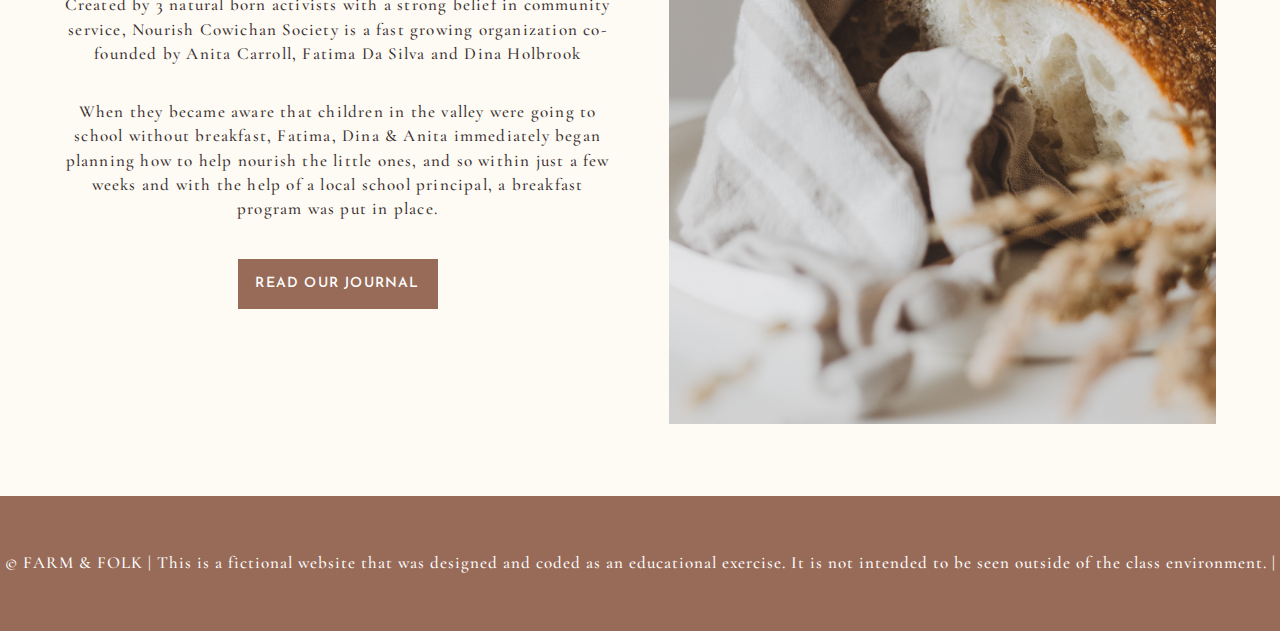
==== commit 81d715d4: "fonts" ====
--- a/index.html
+++ b/index.html
@@ -9,8 +9,11 @@
      <!--the style sheet for a responsive layout please note the website was coded before the lesson of mobile first-->
      <link rel="stylesheet" href="responsivenav.css">
      <!--included some google fonts-->
-     <link rel="stylesheet" href="https://fonts.googleapis.com/css?family=Cormorant Garamond">
-     <link rel="stylesheet" href="https://fonts.googleapis.com/css?family=Josefin Sans">
+    <link rel="preconnect" href="https://fonts.googleapis.com">
+    <link rel="preconnect" href="https://fonts.gstatic.com" crossorigin>
+    <link
+        href="https://fonts.googleapis.com/css2?family=Cormorant+Garamond:wght@300;400;500;600;700&family=Josefin+Sans&display=swap"
+        rel="stylesheet">
      <!--this is the hamburger icon-->
      <link rel="stylesheet" href="https://cdnjs.cloudflare.com/ajax/libs/font-awesome/4.7.0/css/font-awesome.min.css">
  </head> 
--- a/style.css
+++ b/style.css
@@ -11,11 +11,13 @@
       height: auto; 
 }
 /* Head Font Styles */
-h1,h2,h3,h4 { font-family: "Cormorant Garamond", serif; /*remember commas here*/
-              color: #372e2c;
+h1,h2,h3,h4 { 
+ font-family: "Cormorant Garamond", serif; /*remember commas here*/
+ color: #372e2c;
 }
 h1 { font-size: 6.4rem;
      line-height: 1.2;
+ 
 }
 h2 { font-size: 4rem; 
 }
@@ -35,7 +37,7 @@
       color: #372e2c;
       letter-spacing: 0.05rem;
       font-size: 1.7rem;
-      font-weight: 100;
+      font-weight: 500;
       letter-spacing: 0.12rem;
       
       /*background*/
@@ -116,7 +118,8 @@
 }
 .logonav li a {text-decoration: none; /*removes line under*/
           color: #372e2c;
-          display: block;    
+          display: block; 
+          font-weight: 500;   
 }
 nav li a:hover { color: #986b58; /* so nav words brown on hover */
 }
@@ -395,7 +398,7 @@
 }
 .shop li {     max-width: 33%; /*responsive sizing of pictures*/
                max-height: auto;
-               padding-right: 2%;
+               padding-right: 1%;
 }
 .shop li a {    /*styles of linked subheadings under pictures*/
                  text-decoration: none; /*removes line for link*/ 
@@ -427,14 +430,14 @@
 .firstimage h2 { text-align: center;
      max-width: 550px;
      padding-left: 175px;
-     color: #efe6e1;
+     color: #FEFAF4;
 }
 /*first section with picture and written content on About Page*/
 .about  {       
           margin-top:  3%;
           margin-bottom: 5%;
           align-items: flex-start;
-          color: #efe6e1;
+          color: #FEFAF4;
           height: 100%;
 }
 
@@ -452,13 +455,14 @@
                       width: 50%;
                      padding: 0 5%;
                      background-color: #986b58;
+                     font-weight: 500;
                      
 }    
 /*second section with picture and written content on About Page*/
 .inner_about h2 {margin: 0;
                  color: #FEFAF4;
 }
-.inner_about p {font-weight: 400;}
+.inner_about p {font-weight: 500;}
                    
 .pic2 {width: 50vw;
       height: 80vh; 
@@ -540,10 +544,12 @@
        flex-direction: column;
        align-items: center;
        justify-content: center;
+       max-width: 100%;
+
 }
 form label { margin: 5%;}
 
-/* for solid black next button */
+/* style for solid black next button */
 .quiz .btnalt { /* a elements are inline by default block fixes this */ 
             /* Positioning and sizing */
             display: block;
@@ -565,24 +571,26 @@
             font-weight: 500;
             font-family: "Josefin Sans", sans-serif;           
 }
-
+#buttonsolid { /*black color background for next button */
+background-color: #372e2c;
+color: #FEFAF4;
+}
 /*for quiz 5 email section */
+
 .email {display: flex;
-margin: 0;
 flex-direction: row;
 }
-
 /* the email and submit button together*/
-.email label { margin: 5% 0 0 0;
+.email label { margin: 0;
      padding: 3px;
 }
-
 /*the email input */
 .emailintake {
-  padding: 10px 120px 10px 5px;
+  padding: 10px 175px 10px 5px;
   border: 1px solid #8c8b8b;
   border-radius: 4px;
   font-size: 1.6rem;
+  font-family: "Cormorant Garamond", serif;  
 }
 /*the submit input*/
 .submit { 
@@ -593,9 +601,39 @@
 background-color: #372e2c;
 font-family: "Josefin Sans", sans-serif;  
 font-size: 1.6rem; 
-}
-
-      
+margin: 1% 0;
+}
+.comments { /* heading over comments */
+text-align: center;
+margin: 2% 0 0 0;
+}
+/*text styles over comment box*/
+.comments h2 {font-weight: 100;
+font-size: 3rem;}
+
+/*inner comment box*/
+#comments {font-family: "Cormorant Garamond", serif; 
+border: 1px solid #8c8b8b;
+border-radius: 4px;
+font-size: 1.7rem; 
+width: 50%;
+color: #8c8b8b;
+padding-top: 1%;
+padding-left: 1%;
+}
+/*text above email input*/
+.emailpadding { 
+  display: flex;
+flex-direction: column;
+ width: 100%;
+ align-items: center;
+ text-align: center;
+ padding-top: 5%;
+ width: 1200px;
+}
+.emailpadding p {color: #8c8b8b;}
+
+
 
             
             --- a/responsivenav.css
+++ b/responsivenav.css
@@ -1,47 +1,49 @@
+ /* for responsive index page. I'm pretty stoked that I made the nav look but it took forever to figure it out. Please note I had already written and styled so much code before we had the lesson on mobile first so I had to go with what I had*/
+ 
  html {font-size: 62.5%} /* so I can work with rem */
-* { box-sizing: border-box;
-}  
+* { box-sizing: border-box; }  
 
- @media only screen and (min-width:769px) {.logonav .toggle {display: none;}
-       .logosize { width: 300px;} } 
- @media only screen and (max-width: 1000px) {.video iframe {width:  90vw; height: 80vh;}
-        }
-         @media only screen and (max-width: 768px) 
-         {
-        .video iframe {width:  90vw; height: 60vh;}
-        .featureinfo p {display: none;}
-        .journalinfo p {display: none;}   
-        .banner {display: none;}
-        .logosize {width: 300px;}
-    }
-    @media only screen and (max-width: 500px) {
-        .video iframe {width:  90vw; height: 50vh;}
-        .products {flex-direction: column;}
-        .products li {max-width: 100%;
-        margin-bottom: 1%;}
-        .hero {align-items: center;
-            text-align: center;}
-        .hero h3 {display: none;}
-        .hero h1 {padding-bottom: 3%;}
-        .featuredproduct { display: none;}
-        .journal {flex-direction: column;}
-        .journal div {width: 100%;}
-        .journalinfo { padding: 0 5%;}
-        .journal h3 { display: none;}
-        .banner {display: none;}
-        .makers {align-items: center;
-        text-align: center;}
-        /*this is the logo position*/
-        .logonav div {
-    margin-left: 14%;
-    display: block;
-    flex: 3 3 auto;
+@media only screen and (min-width:769px) {
+ .logonav .toggle {display: none;} /* hides the hamburger past 769px */
+ .logosize { width: 300px;} 
+ /* logo size - I used this class becaue I thought I would do different sizes but one size ended up being fine */
+} 
+@media only screen and (max-width: 1000px) {.video iframe {width:  90vw; height: 80vh;} /*different size of video section*/
 }
-        }   
+@media only screen and (max-width: 768px) { /* resize video section, remove paragraphs from feature and journal, remove brown top banner */
+ .video iframe {width:  90vw; height: 60vh;}
+ .featureinfo p {display: none;}
+ .journalinfo p {display: none;}   
+ .banner {display: none;}
+ .logosize {width: 300px;}
+}
+@media only screen and (max-width: 500px) { 
+    
+    /* resize video, product categories in column and sized to 100% instead of 33%, centered hero text, removed hero sub heading, removed the featured product, journal section to column and changed sizing from 50% to 100%, removed journal subheading, aligned text to center on maker section, */
 
-    @media only screen and (max-width: 768px) {  
+ .video iframe {width:  90vw; height: 50vh;}
+ .products {flex-direction: column;}
+ .products li {max-width: 100%; margin-bottom: 1%;}
+ .hero {align-items: center; text-align: center;}
+ .hero h3 {display: none;}
+ .hero h1 {padding-bottom: 3%;}
+ .featuredproduct { display: none;}
+ .journal {flex-direction: column;}
+ .journal div {width: 100%;}
+ .journalinfo { padding: 0 5%;}
+ .journal h3 { display: none;}
+ .makers {align-items: center; text-align: center;}
 
-.logonav_inner {
+ /*this is the logo position*/
+ .logonav div {
+ margin-left: 14%;
+ display: block;
+ flex: 3 3 auto;
+ }
+}   
+@media only screen and (max-width: 768px) {  /*this is the responsive nav*/
+
+.logonav_inner { /* this is a full pink background pop out that took me so long to figure out, also spacing, flex and direction for nav text. In column */
   list-style-type: none;
   margin: 0;
   padding: 5%;
@@ -51,9 +53,12 @@
   background-color:#efe6e1;
   background-size: 100vw;
 }
-.logonav_inner li a {color: #372e2c;
-font-weight: bold;
-font-size: 2rem;}
+
+.logonav_inner li a {
+ color: #372e2c;
+ font-weight: bold;
+ font-size: 2rem;
+}
 
 .logonav {display: flex;
     flex-direction: column;
@@ -79,10 +84,9 @@
   display: flex;
 }
 /*this moves the hamburger over a little with the padding*/
-        .logonav .toggle {
-  position: absolute;
-  cursor: pointer;
-  padding-left: 5%; 
+.logonav .toggle {
+ position: absolute;
+ cursor: pointer;
+ padding-left: 5%; 
 }
-
-           +}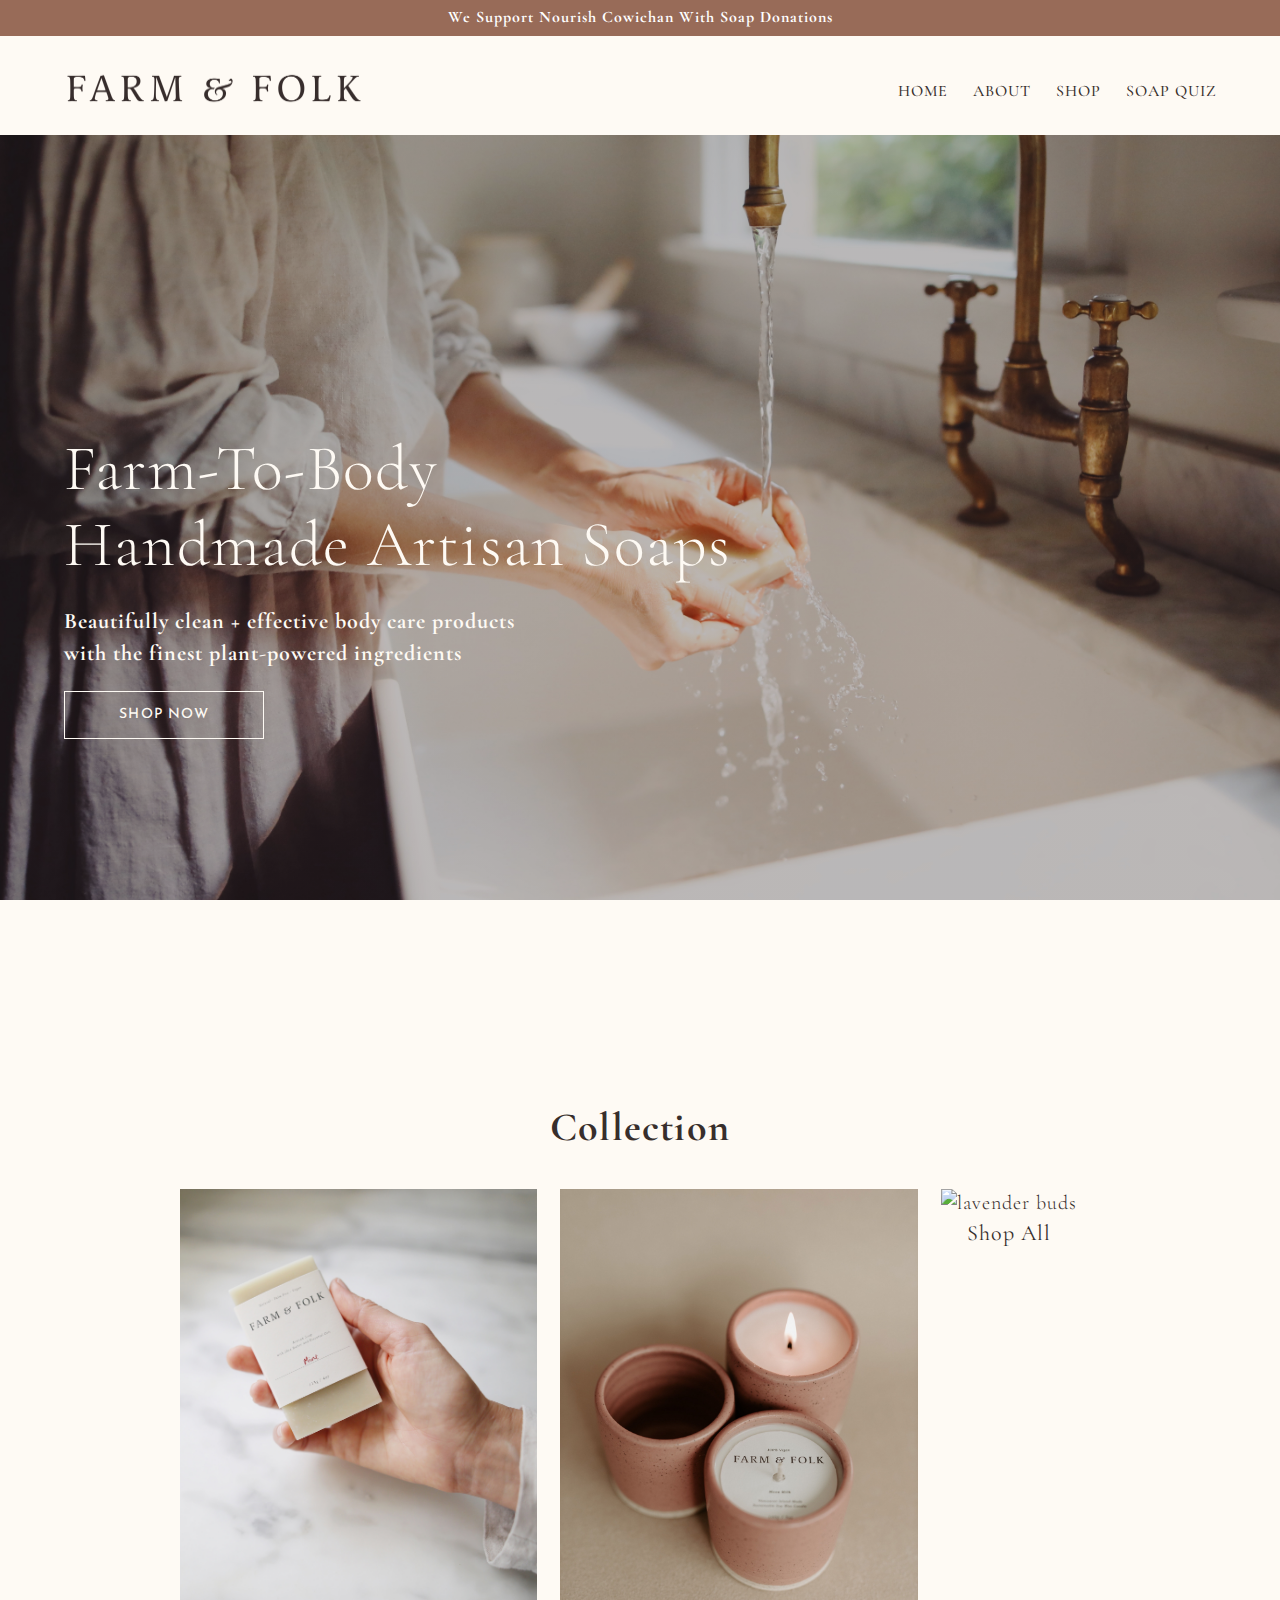
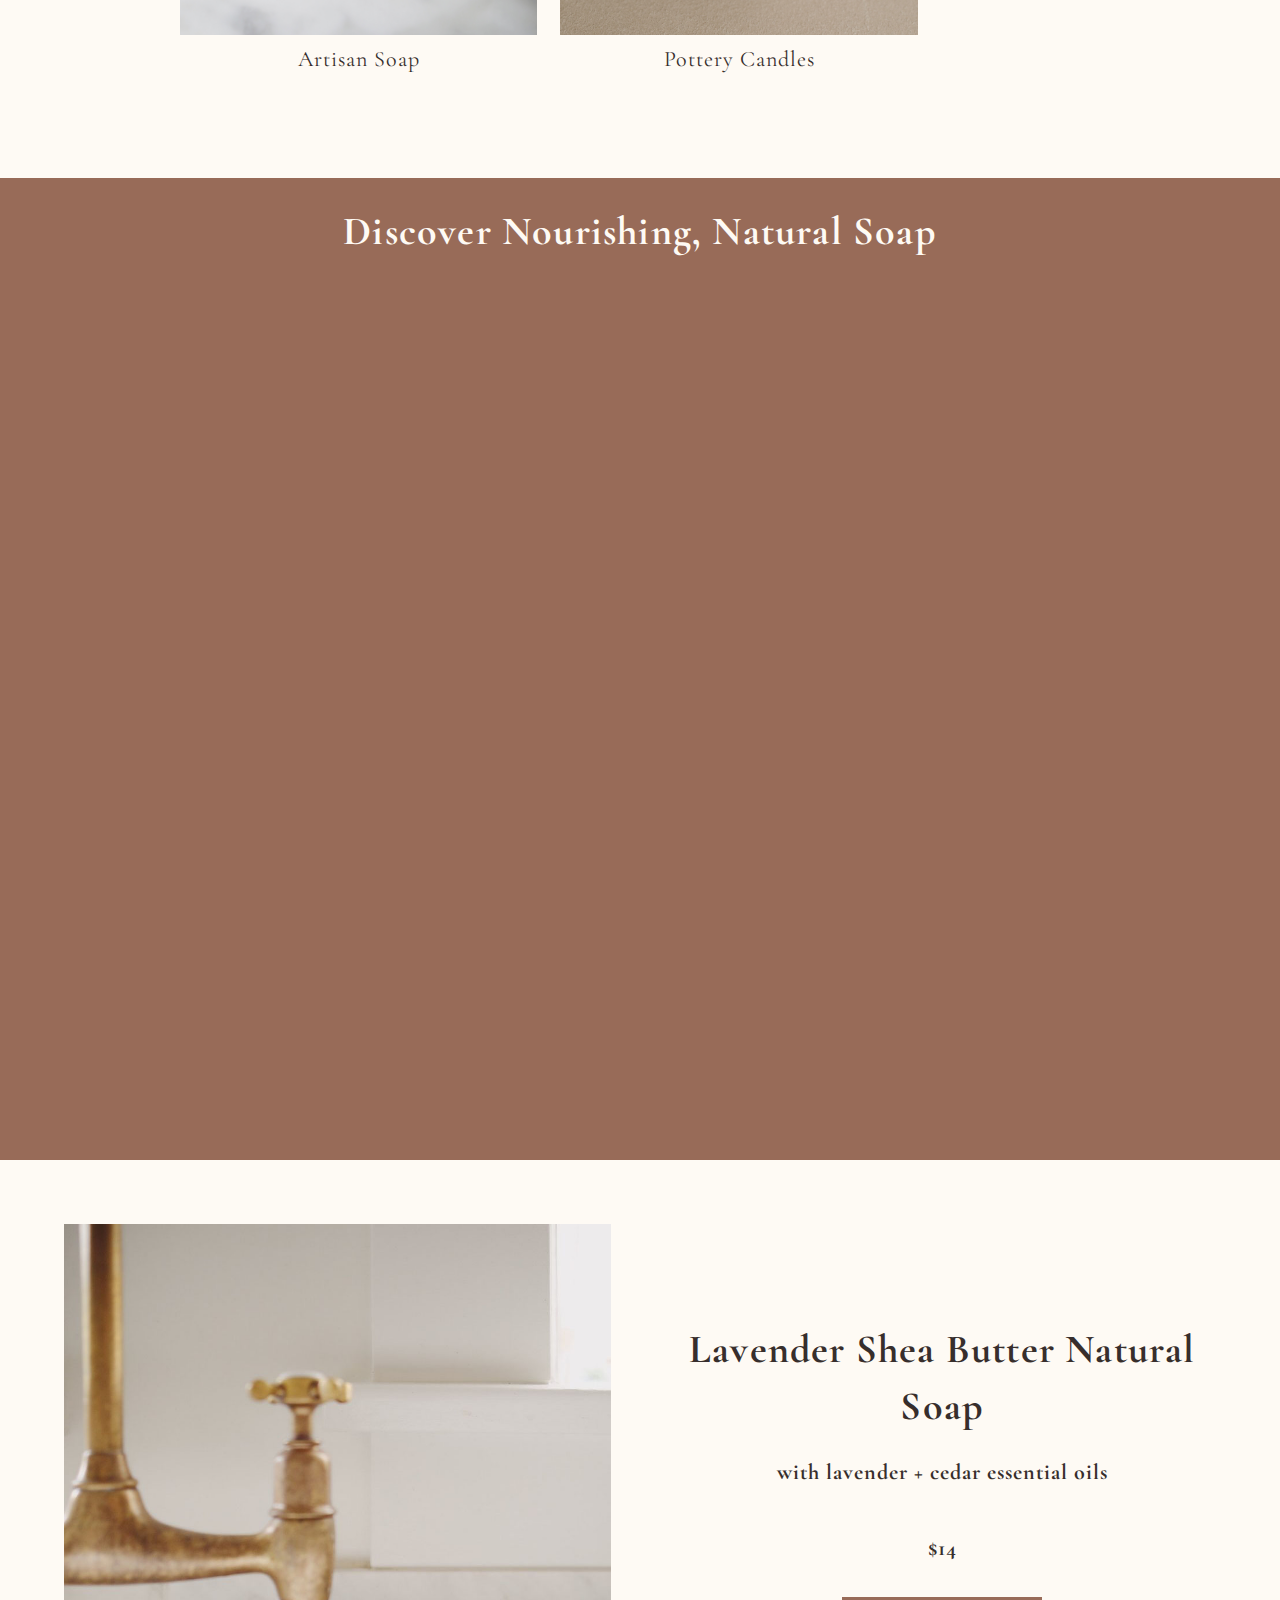
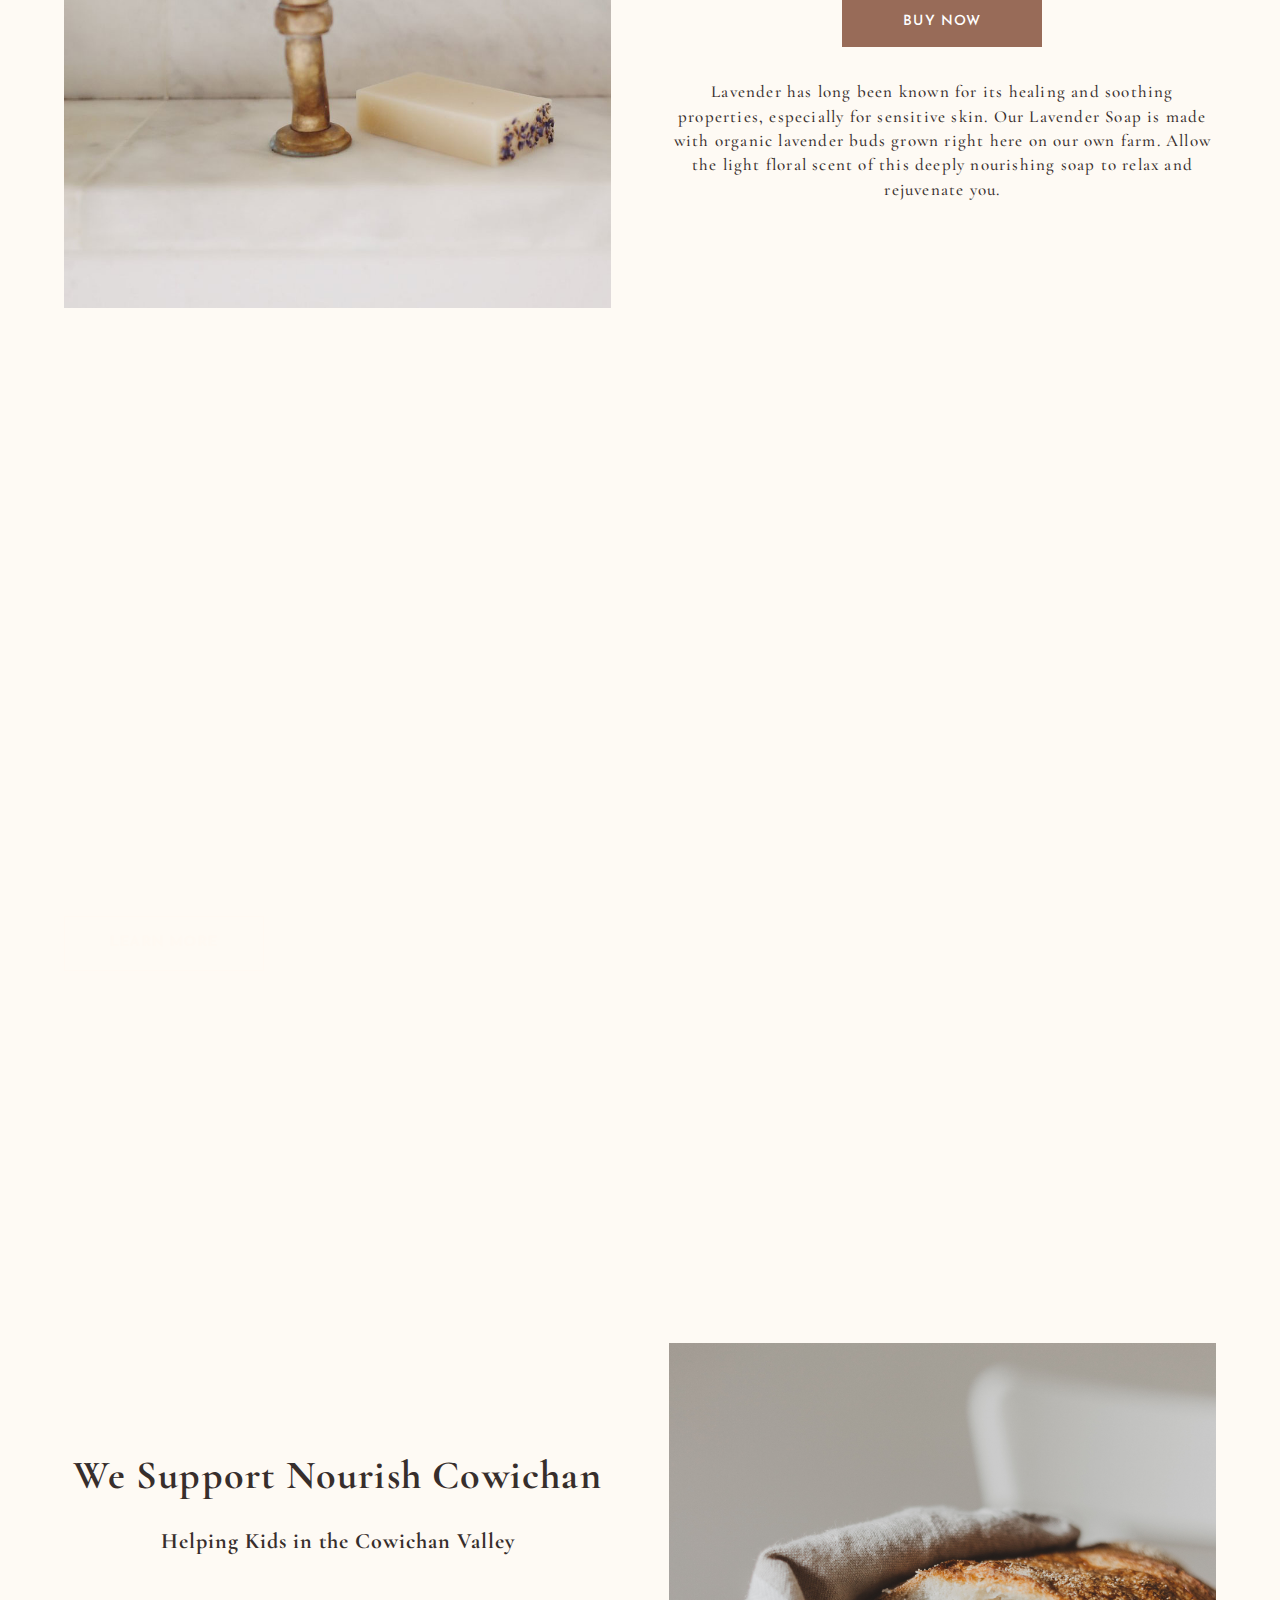
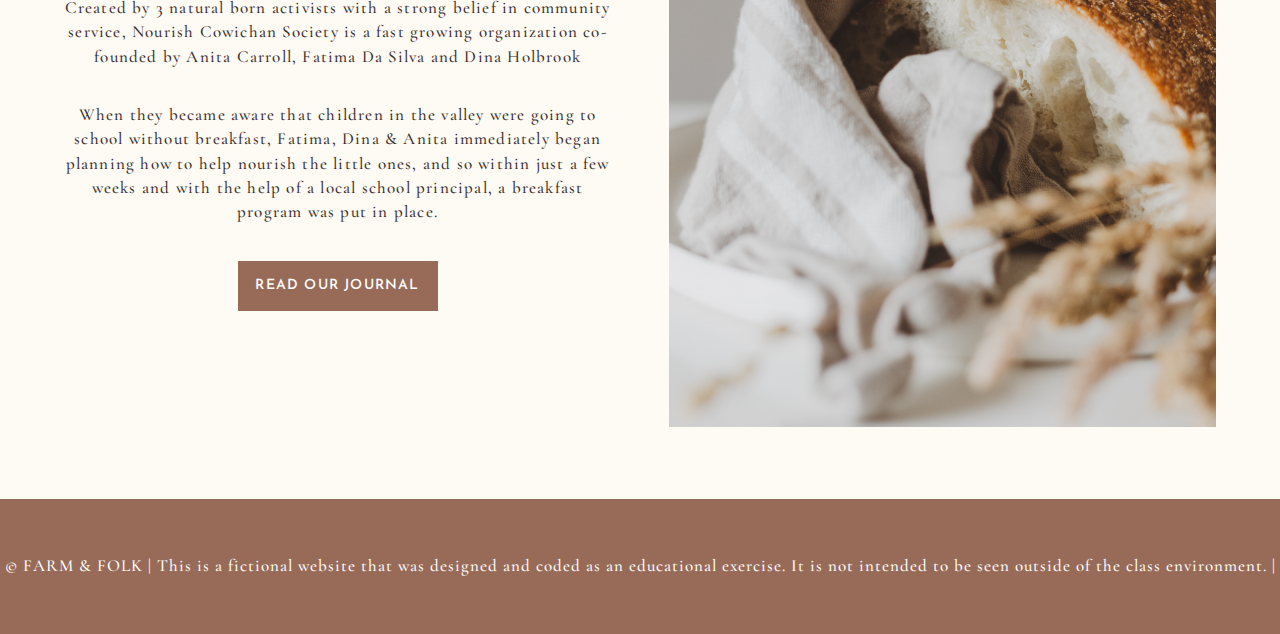
==== commit 0d9a3d30: "changing errors" ====
--- a/index.html
+++ b/index.html
@@ -44,19 +44,19 @@
              <ul class="products">
                 <!--this is the group of 3 photos aligned in a row-->
                  <li><a href="shop.html"><img src="images/soap1.jpg" alt="woman holding soap">
-                 <figcaption>Artisan Soap</figcaption></a></li>
+                 <h3>Artisan Soap</h3></a></li>
                  <li><a href="shop.html"><img src="images/candles.JPG" alt="3 pottery candles one empty to show espresso cup">
-                 <figcaption>Pottery Candles</figcaption></a></li> 
+                 <h3>Pottery Candles</h3></a></li> 
                  <li><a href="shop.html"><img src="images/shopall1.JPG" alt="lavender buds">
-                 <figcaption>Shop All</figcaption></a></li>
+                 <h3>Shop All</h3></a></li>
              </ul> 
          </section>
          <section class="video columnwrap"> <!--video section--> <!--added demo video because I don't have one-->
              <h2>Discover Nourishing, Natural Soap</h2>
-             <iframe src="https://player.vimeo.com/video/281688738?h=ec696fcc67" frameborder="0"
+             <iframe src="https://player.vimeo.com/video/281688738?h=ec696fcc67" 
                 allow="autoplay; fullscreen; picture-in-picture" allowfullscreen></iframe>
          </section>
-         <section class="featuredproduct wrap"> 
+         <div class="featuredproduct wrap"> 
              <div><a href="shop.html"><img src="soap/lavcropped.jpg" alt="bar of lavender soap"></a></div> <!--lavender soap picture-->
              <aside class="featureinfo"> <!--product purchase info-->
                      <h2> Lavender Shea Butter Natural Soap</h2>
@@ -66,13 +66,13 @@
                      <p>Lavender has long been known for its healing and soothing properties, especially for sensitive skin. Our Lavender Soap is made with organic lavender buds grown right here on our own farm. Allow the light floral scent of this deeply nourishing soap to relax and rejuvenate you.
                      </p>
              </aside>
-         </section>
+         </div>
          <section class="makers columnwrap background"> <!--maker info section with background pic like hero section-->
              <h3>Our Story</h3>
              <h2>We Believe In The Power<br> Of Nature To Help You Unwind</h2>
              <a href="about.html" class="btn">LEARN MORE</a> <!--leads to about page-->
          </section>
-         <section class="journal"> <!--this is given class journal because it would lead to the journal(blog) if there was one-->
+         <div class="journal"> <!--this is given class journal because it would lead to the journal(blog) if there was one-->
              <div><a href="journal.html"><img src="images/breadcropped.jpg" alt="child holding muffin"></a></div>
              <aside class="journalinfo">
                  <h2>We Support Nourish Cowichan</h2>
@@ -81,7 +81,7 @@
                  <p>When they became aware that children in the valley were going to school without breakfast, Fatima, Dina & Anita immediately began planning how to help nourish the little ones, and so within just a few weeks and with the help of a local school principal, a breakfast program was put in place.</p>
                  <a href="shop.html" class="btn">READ OUR JOURNAL</a> <!--button would lead to journal-->
              </aside>
-         </section>
+         </div>
      </main> 
      <footer class="foot">
          <div class="wrap">
--- a/style.css
+++ b/style.css
@@ -193,6 +193,8 @@
               
 }
 /*pictures*/
+.products h3 {margin: 0;
+     font-weight: 400;}
 .products li { max-width: 33%; /* size of pictures*/
                max-height: auto;
                padding-right: 2%;}
@@ -203,7 +205,7 @@
                  text-align: center;
                  margin: 0;                
 }
-.products a:hover { color: #B22029;
+.products a h3:hover { color: #B22029;
 }
 
 /* video section */
@@ -213,6 +215,7 @@
 /*video sizing changes to be responsive on responsive css sheet*/
 .video iframe {width: 90vw;
                height: 100vh;
+               border: none;
 }
 /* video heading */
 .video h2 { color: #FEFAF4; 
@@ -384,6 +387,8 @@
 /* Shop Page */
 /* main heading*/
 .shop h2  { margin: 3% 0 1% 0;}
+.shop h3 { margin: 0;
+font-weight: 400;}
 /*spacing of pictures and subheadings*/
 .shop ul    { display: flex;
                list-style-type: none;
@@ -407,7 +412,7 @@
                  text-align: center;
                  padding-bottom: 5%;
 }
-.shop a:hover { color: #986b58;
+.shop a h3:hover { color: #B22029;
 }
 
 /* About Page */
@@ -633,6 +638,8 @@
 }
 .emailpadding p {color: #8c8b8b;}
 
+.fontsize {font-size: 4.5rem;} /* font beside check boxes*/
+
 
 
             
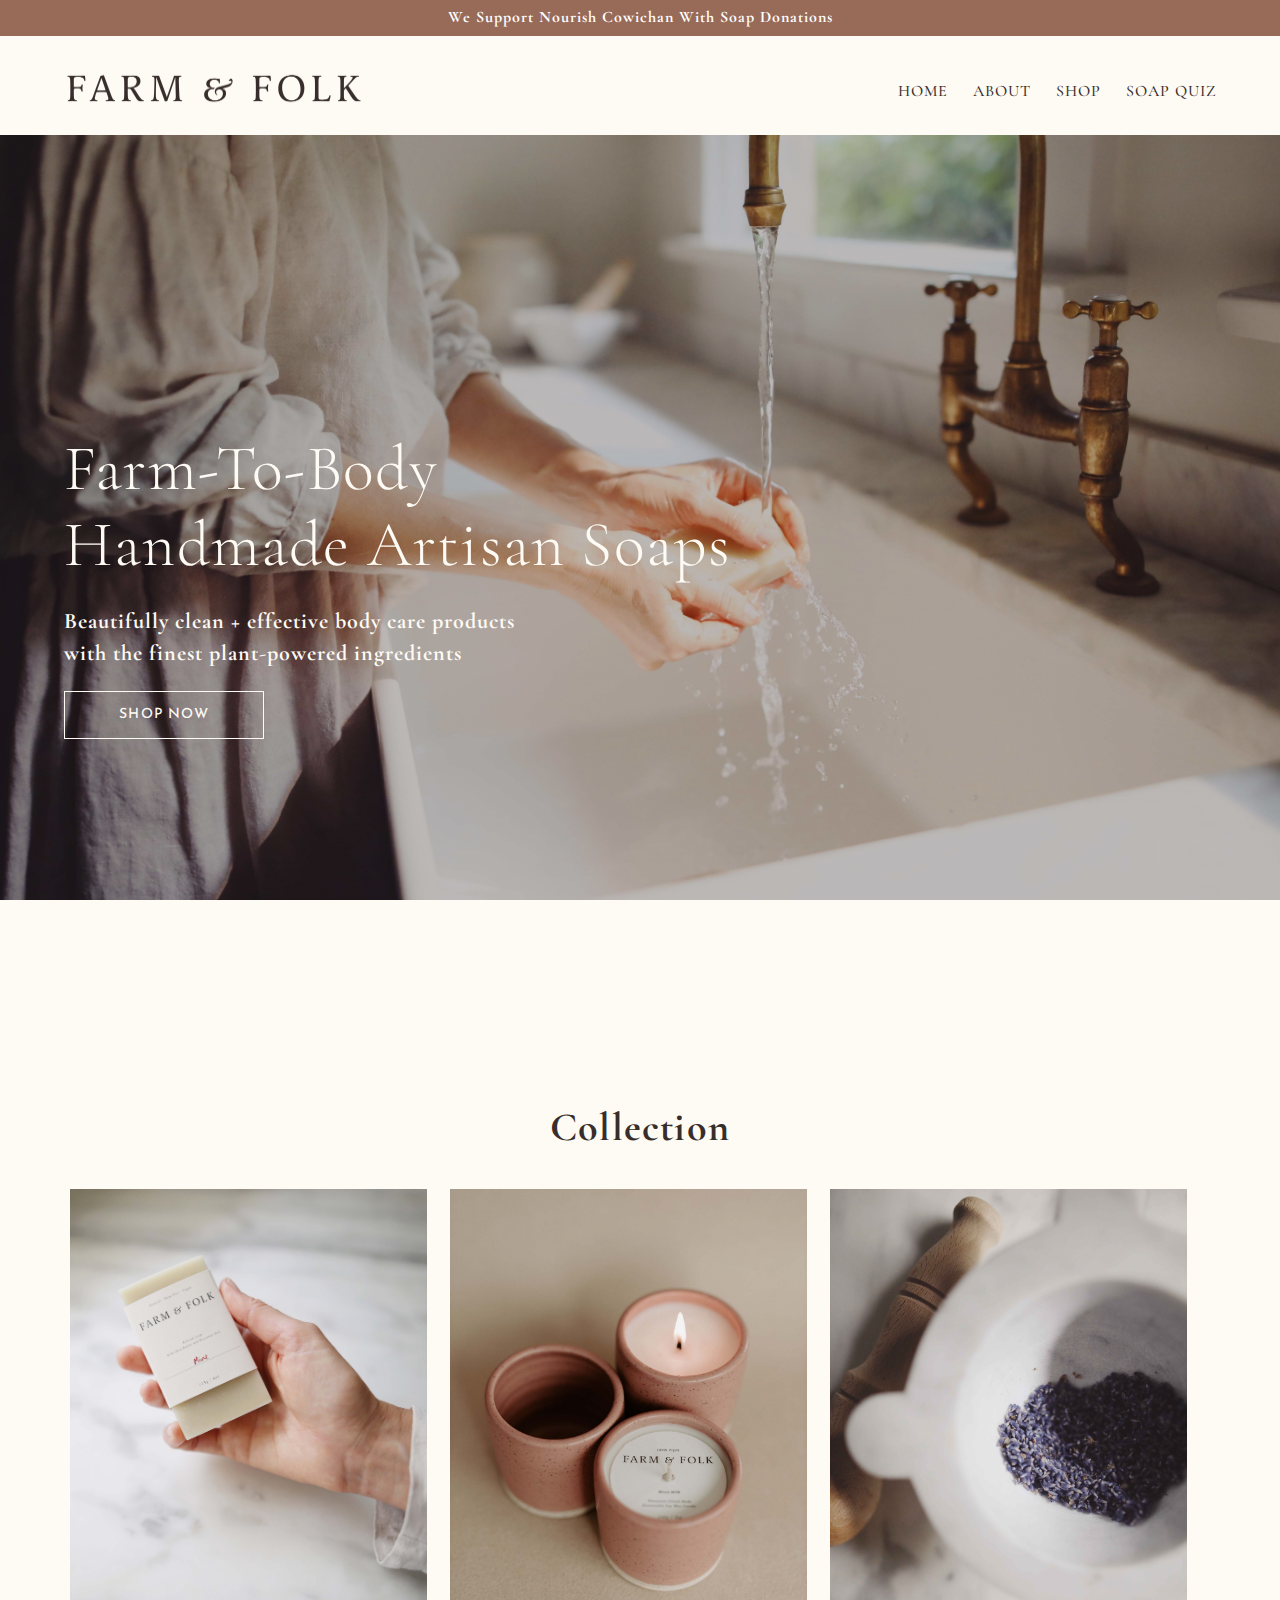
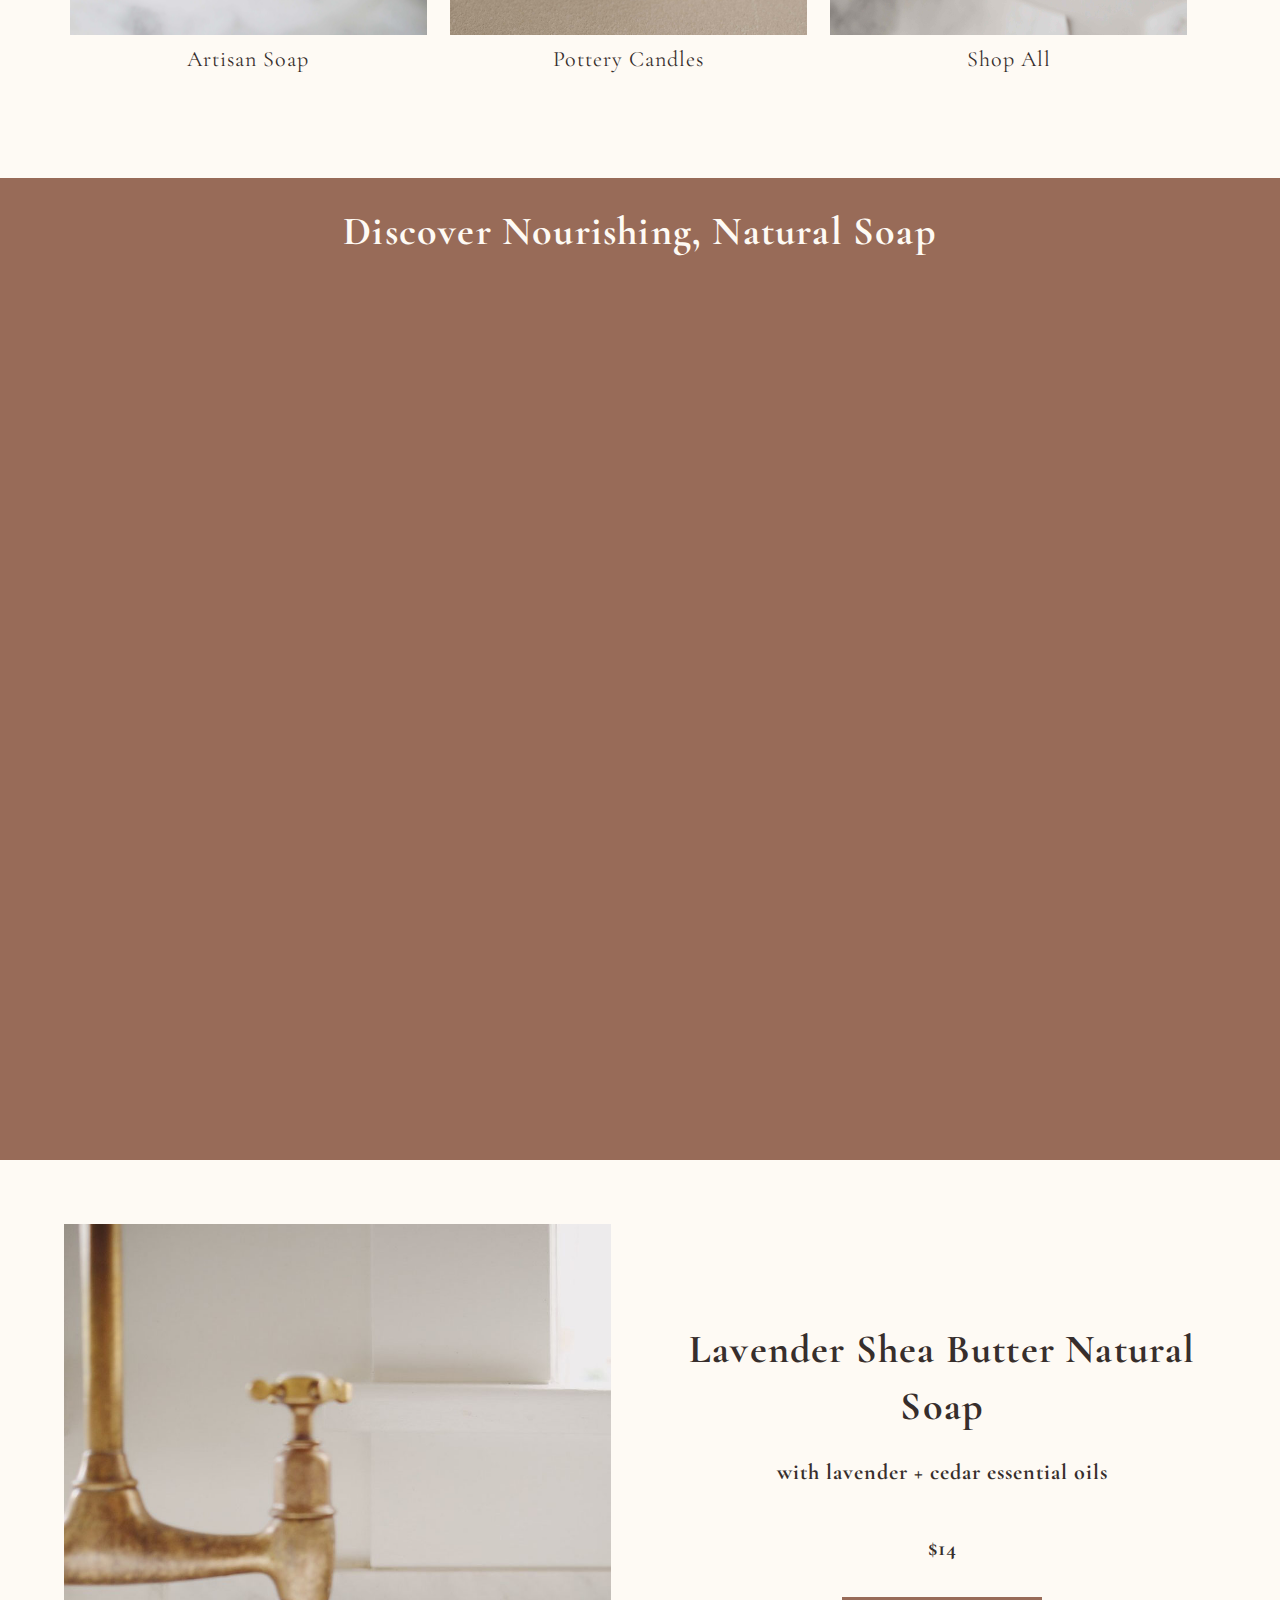
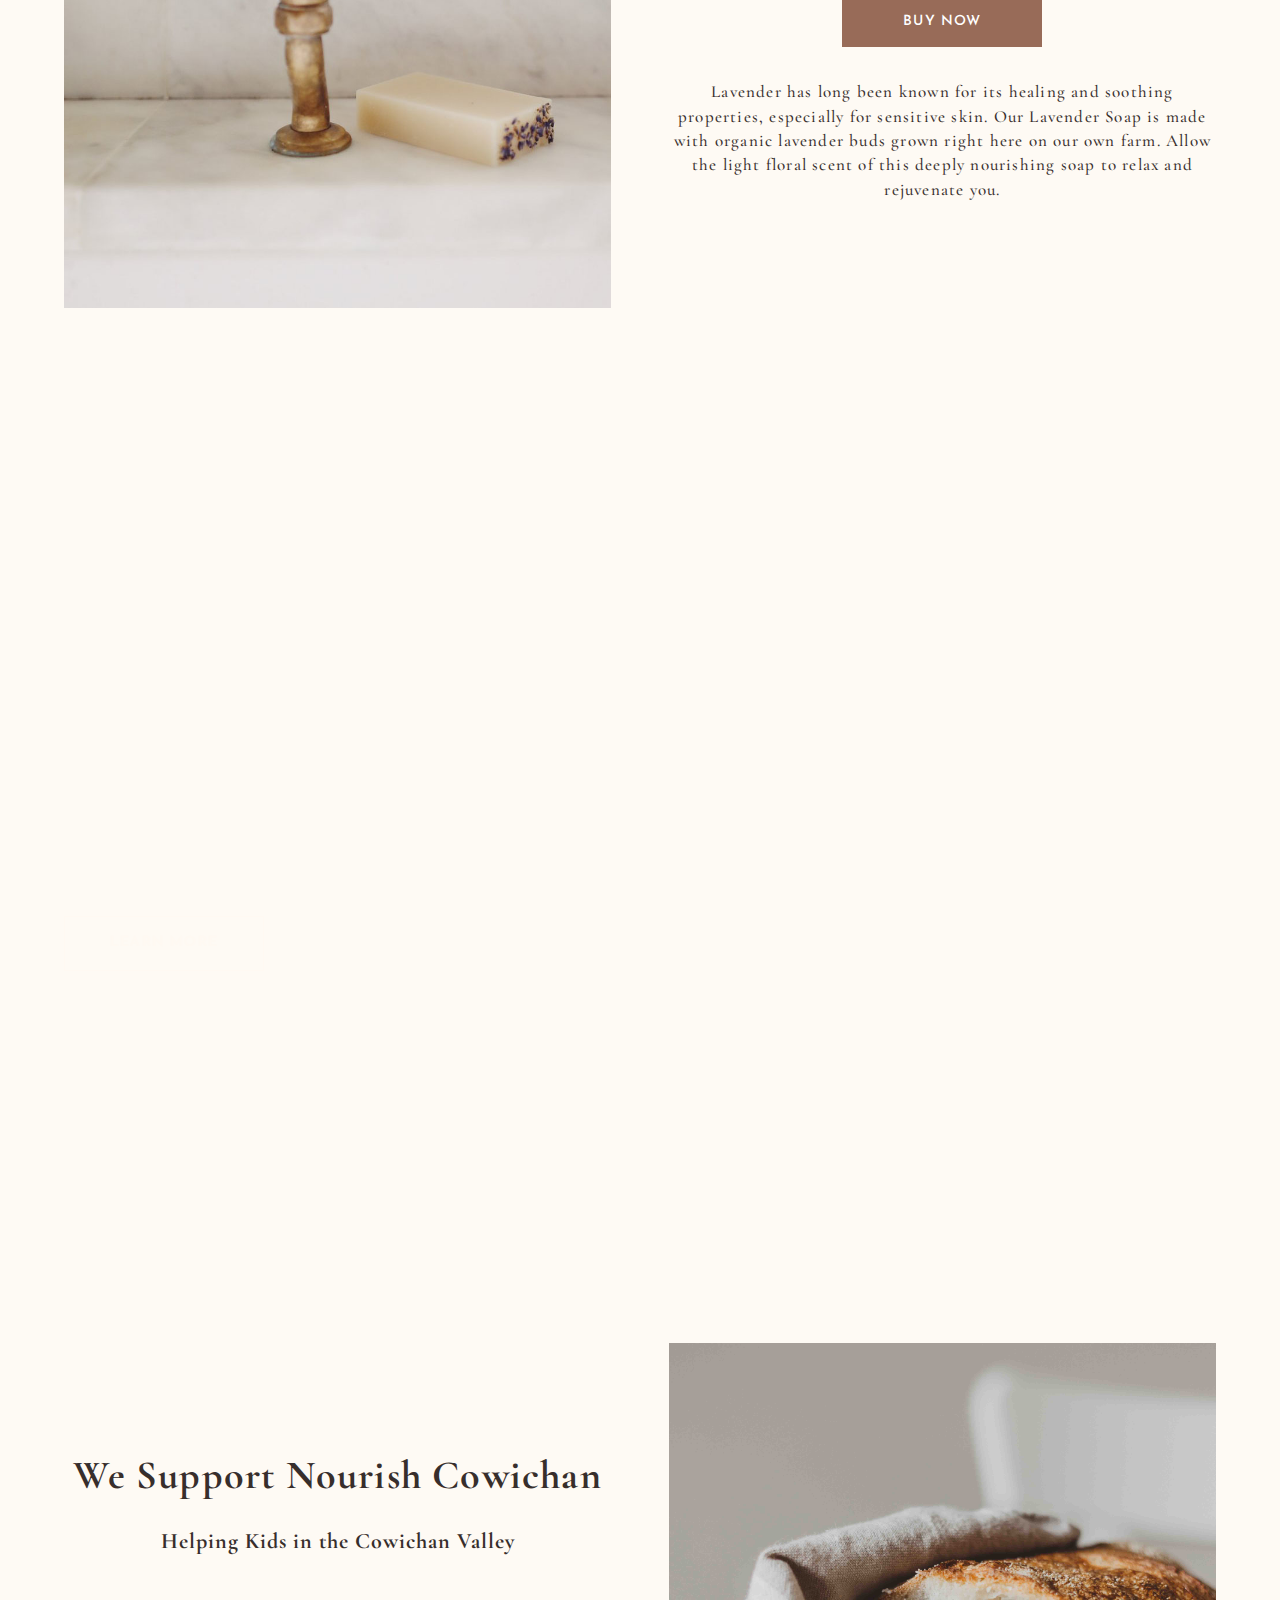
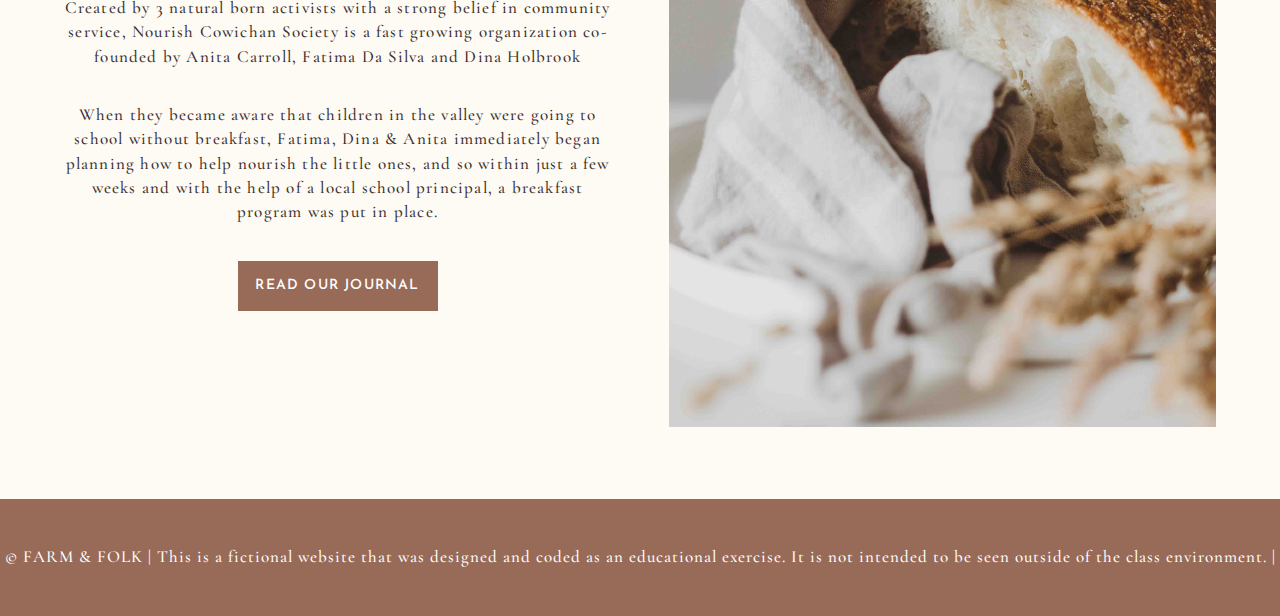
==== commit 38e1fecb: "resize images" ====
--- a/index.html
+++ b/index.html
@@ -43,11 +43,11 @@
              <h2 class="anothermargin">Collection</h2>
              <ul class="products">
                 <!--this is the group of 3 photos aligned in a row-->
-                 <li><a href="shop.html"><img src="images/soap1.jpg" alt="woman holding soap">
+                 <li><a href="shop.html"><img src="images/soap11.jpg" alt="woman holding soap">
                  <h3>Artisan Soap</h3></a></li>
-                 <li><a href="shop.html"><img src="images/candles.JPG" alt="3 pottery candles one empty to show espresso cup">
+                 <li><a href="shop.html"><img src="images/candles1.jpg" alt="3 pottery candles one empty to show espresso cup">
                  <h3>Pottery Candles</h3></a></li> 
-                 <li><a href="shop.html"><img src="images/shopall1.JPG" alt="lavender buds">
+                 <li><a href="shop.html"><img src="images/shopall11.jpg" alt="lavender buds">
                  <h3>Shop All</h3></a></li>
              </ul> 
          </section>
@@ -73,7 +73,7 @@
              <a href="about.html" class="btn">LEARN MORE</a> <!--leads to about page-->
          </section>
          <div class="journal"> <!--this is given class journal because it would lead to the journal(blog) if there was one-->
-             <div><a href="journal.html"><img src="images/breadcropped.jpg" alt="child holding muffin"></a></div>
+             <div><a href="journal.html"><img src="images/breadcropped1.jpg" alt="loaf of bread"></a></div>
              <aside class="journalinfo">
                  <h2>We Support Nourish Cowichan</h2>
                  <h3>Helping Kids in the Cowichan Valley</h3>
--- a/style.css
+++ b/style.css
@@ -139,7 +139,7 @@
 
       /* Background Styles */
       /* background image doesn't take colors but take gradients, 0 is full transparency in rgba, make sure to separate multiple backgrounds with commas */
-      background-image: linear-gradient(rgba(0,0,0,0.2),rgba(0,0,0,0.2)), url("images/soaplady.JPG");
+      background-image: linear-gradient(rgba(0,0,0,0.2),rgba(0,0,0,0.2)), url("images/soaplady1.jpg");
       
 }
 /* spcaing and styles of wording on top of hero background */
@@ -196,7 +196,7 @@
 .products h3 {margin: 0;
      font-weight: 400;}
 .products li { max-width: 33%; /* size of pictures*/
-               max-height: auto;
+               height: auto;
                padding-right: 2%;}
 /*linked sub headings*/
 .products li a { text-decoration: none; /*removes line for link*/ 
@@ -285,7 +285,7 @@
 
       /* Background Styles */
       /* background image doesn't take colors but take gradients, 0 is full transparency in rgba, make sure to separate multiple backgrounds with commas */
-      background-image: linear-gradient(rgba(0,0,0,0.2),rgba(0,0,0,0.2)),url("images/soapwoman.JPG");
+      background-image: linear-gradient(rgba(0,0,0,0.2),rgba(0,0,0,0.2)),url("images/soapwoman1.JPG");
 }
 /*styles for headings on top of picture background above*/
 .makers h2 { /* Margins */
@@ -375,11 +375,10 @@
 /*footer*/
 
 footer { display: flex;
-         font-size: 1.4;
          background-color: #986b58;
          color: #fff;
          width: 100vw;
-         height: 15vh;
+         height: 13vh;
          letter-spacing: 0.1rem;
          text-align: center;
 }     
@@ -402,7 +401,7 @@
                
 }
 .shop li {     max-width: 33%; /*responsive sizing of pictures*/
-               max-height: auto;
+               height: auto;
                padding-right: 1%;
 }
 .shop li a {    /*styles of linked subheadings under pictures*/
@@ -613,7 +612,7 @@
 margin: 2% 0 0 0;
 }
 /*text styles over comment box*/
-.comments h2 {font-weight: 100;
+.comments span {font-weight: 100;
 font-size: 3rem;}
 
 /*inner comment box*/
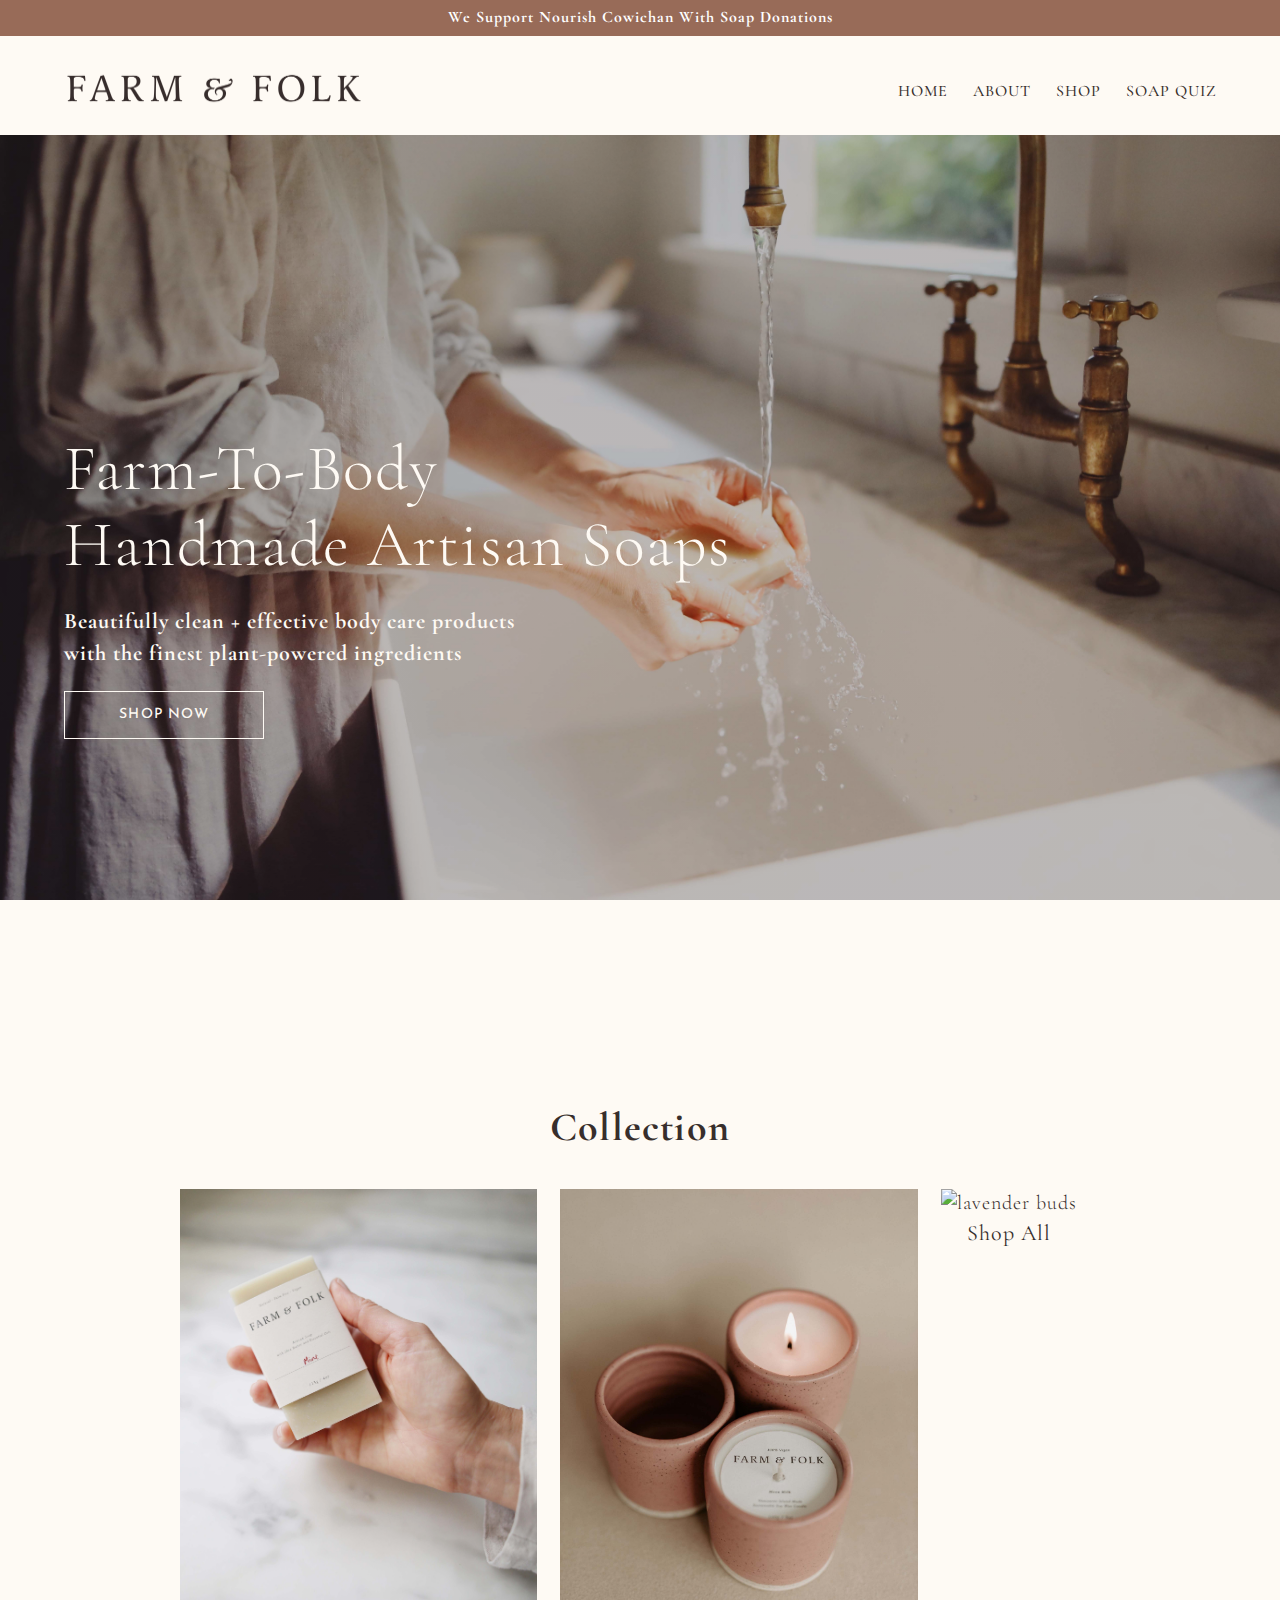
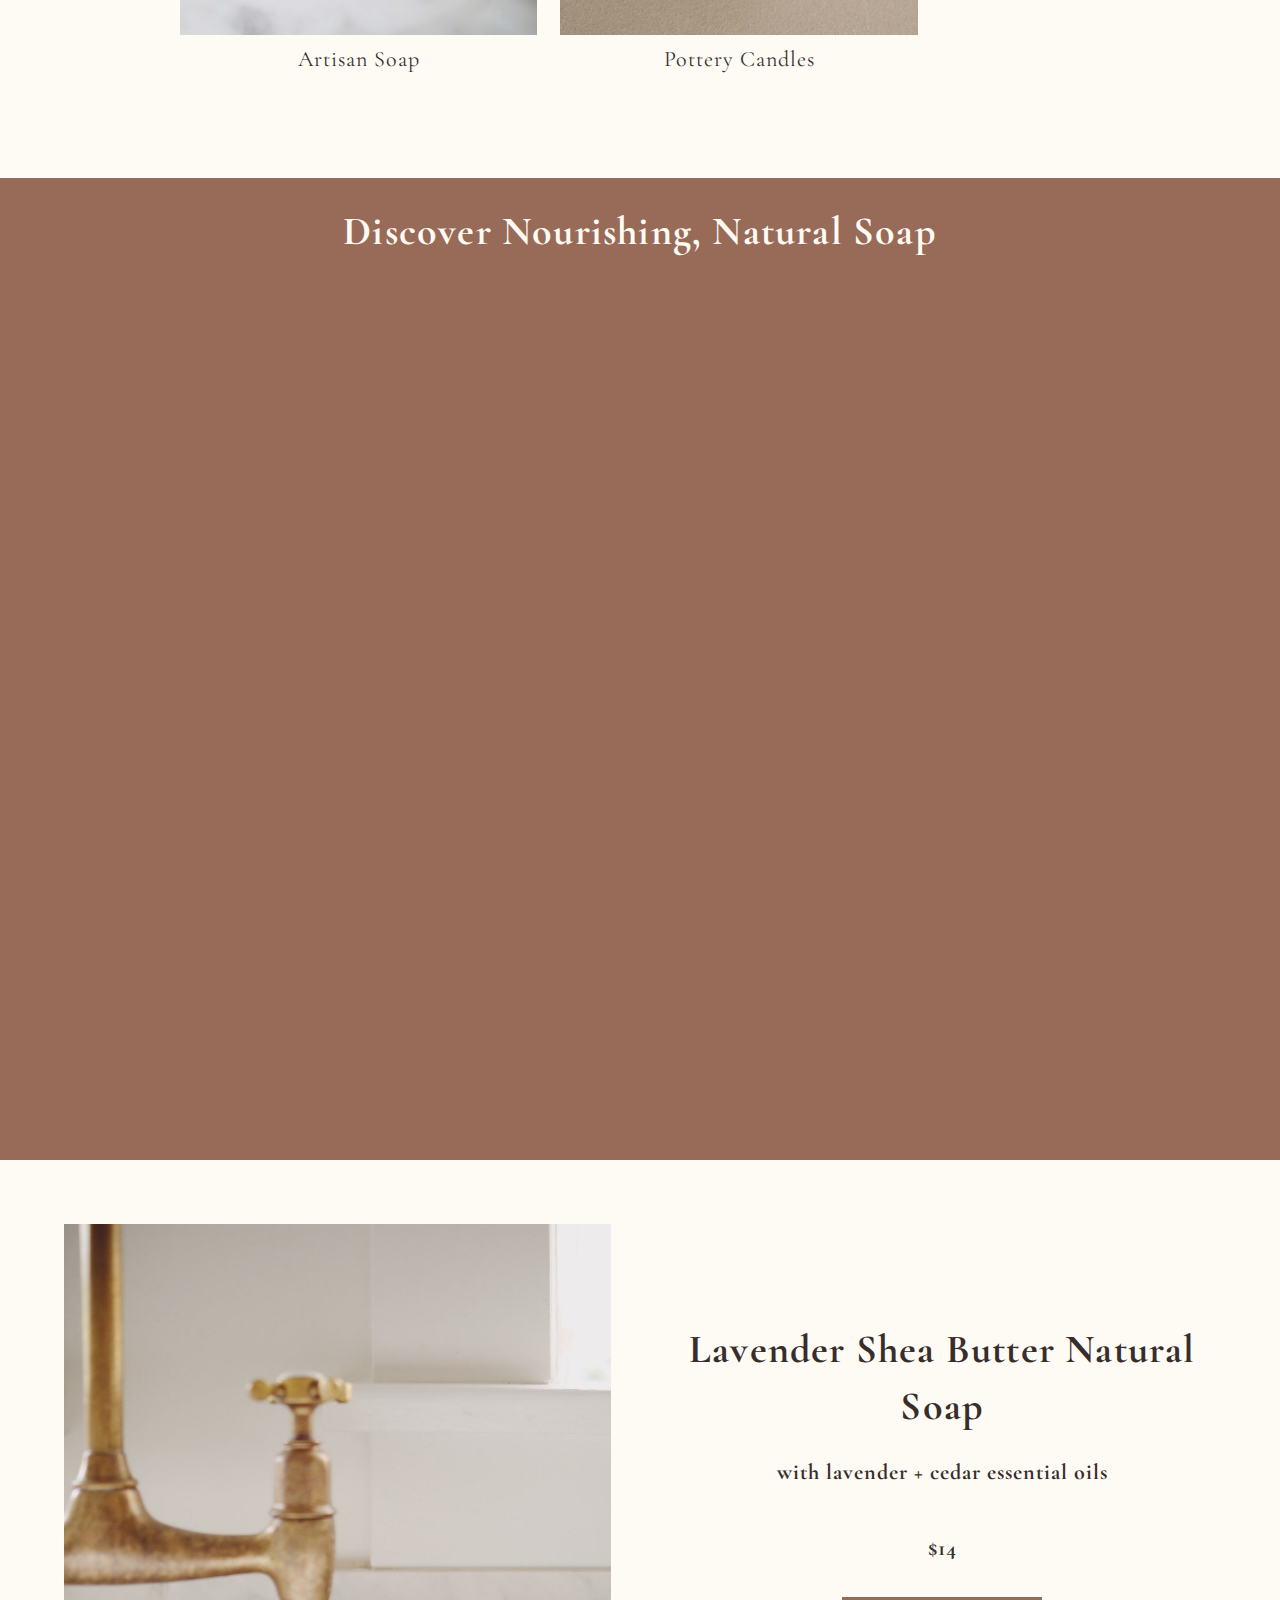
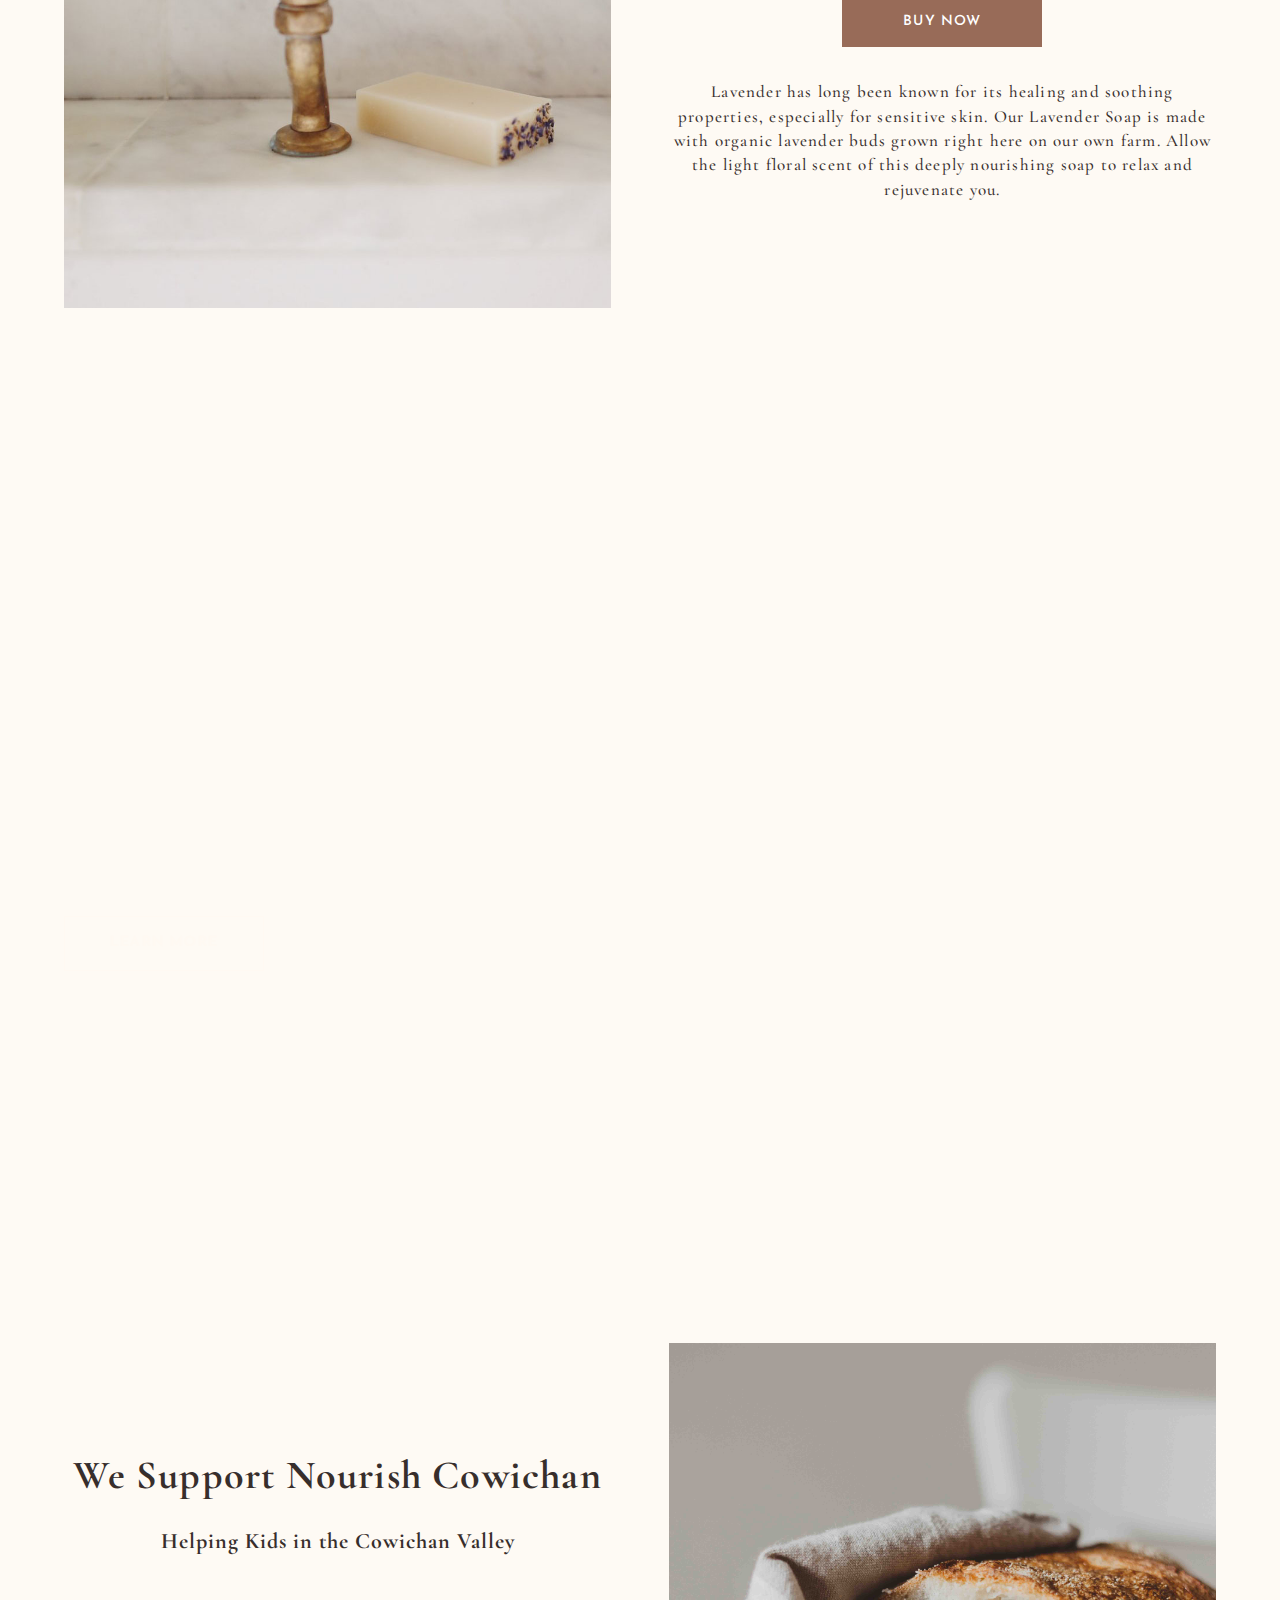
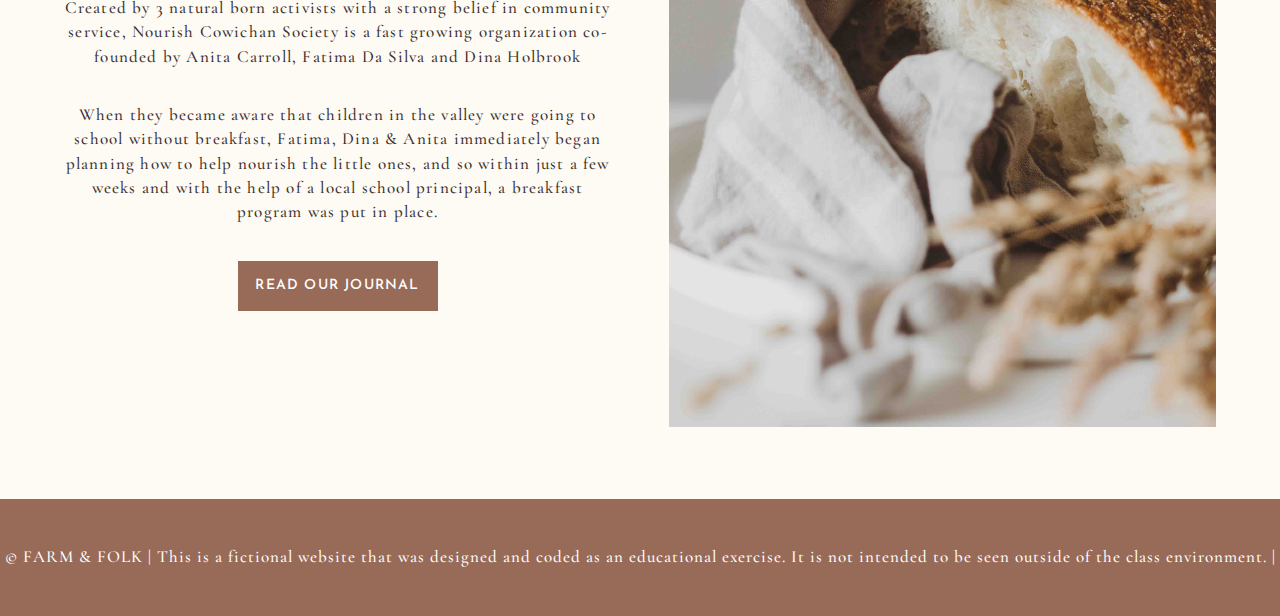
==== commit 4460c194: "pic sizing" ====
--- a/index.html
+++ b/index.html
@@ -43,11 +43,11 @@
              <h2 class="anothermargin">Collection</h2>
              <ul class="products">
                 <!--this is the group of 3 photos aligned in a row-->
-                 <li><a href="shop.html"><img src="images/soap11.jpg" alt="woman holding soap">
+                 <li><a href="shop.html"><img src="images/naturalsoap.jpg" alt="woman holding soap">
                  <h3>Artisan Soap</h3></a></li>
-                 <li><a href="shop.html"><img src="images/candles1.jpg" alt="3 pottery candles one empty to show espresso cup">
+                 <li><a href="shop.html"><img src="images/candles.jpg" alt="3 pottery candles one empty to show espresso cup">
                  <h3>Pottery Candles</h3></a></li> 
-                 <li><a href="shop.html"><img src="images/shopall11.jpg" alt="lavender buds">
+                 <li><a href="shop.html"><img src="images/driedlavender.JPG" alt="lavender buds">
                  <h3>Shop All</h3></a></li>
              </ul> 
          </section>
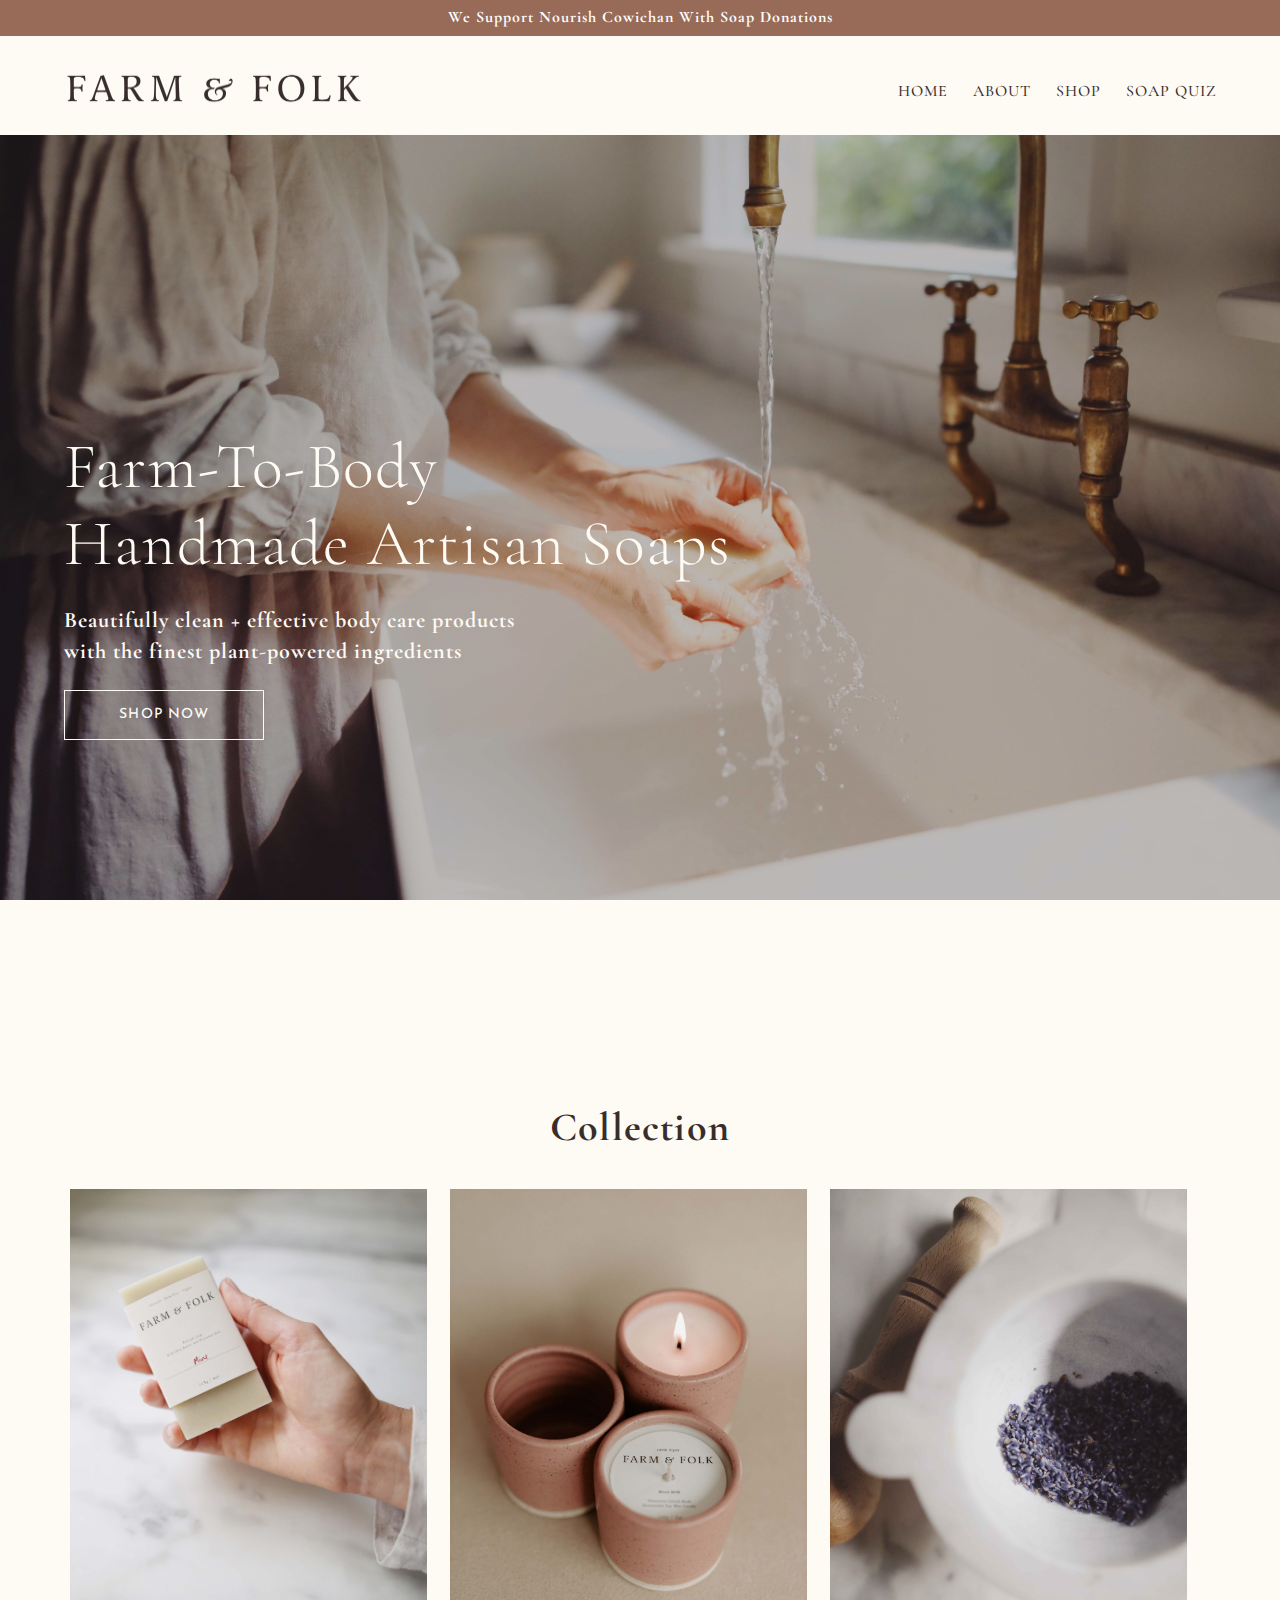
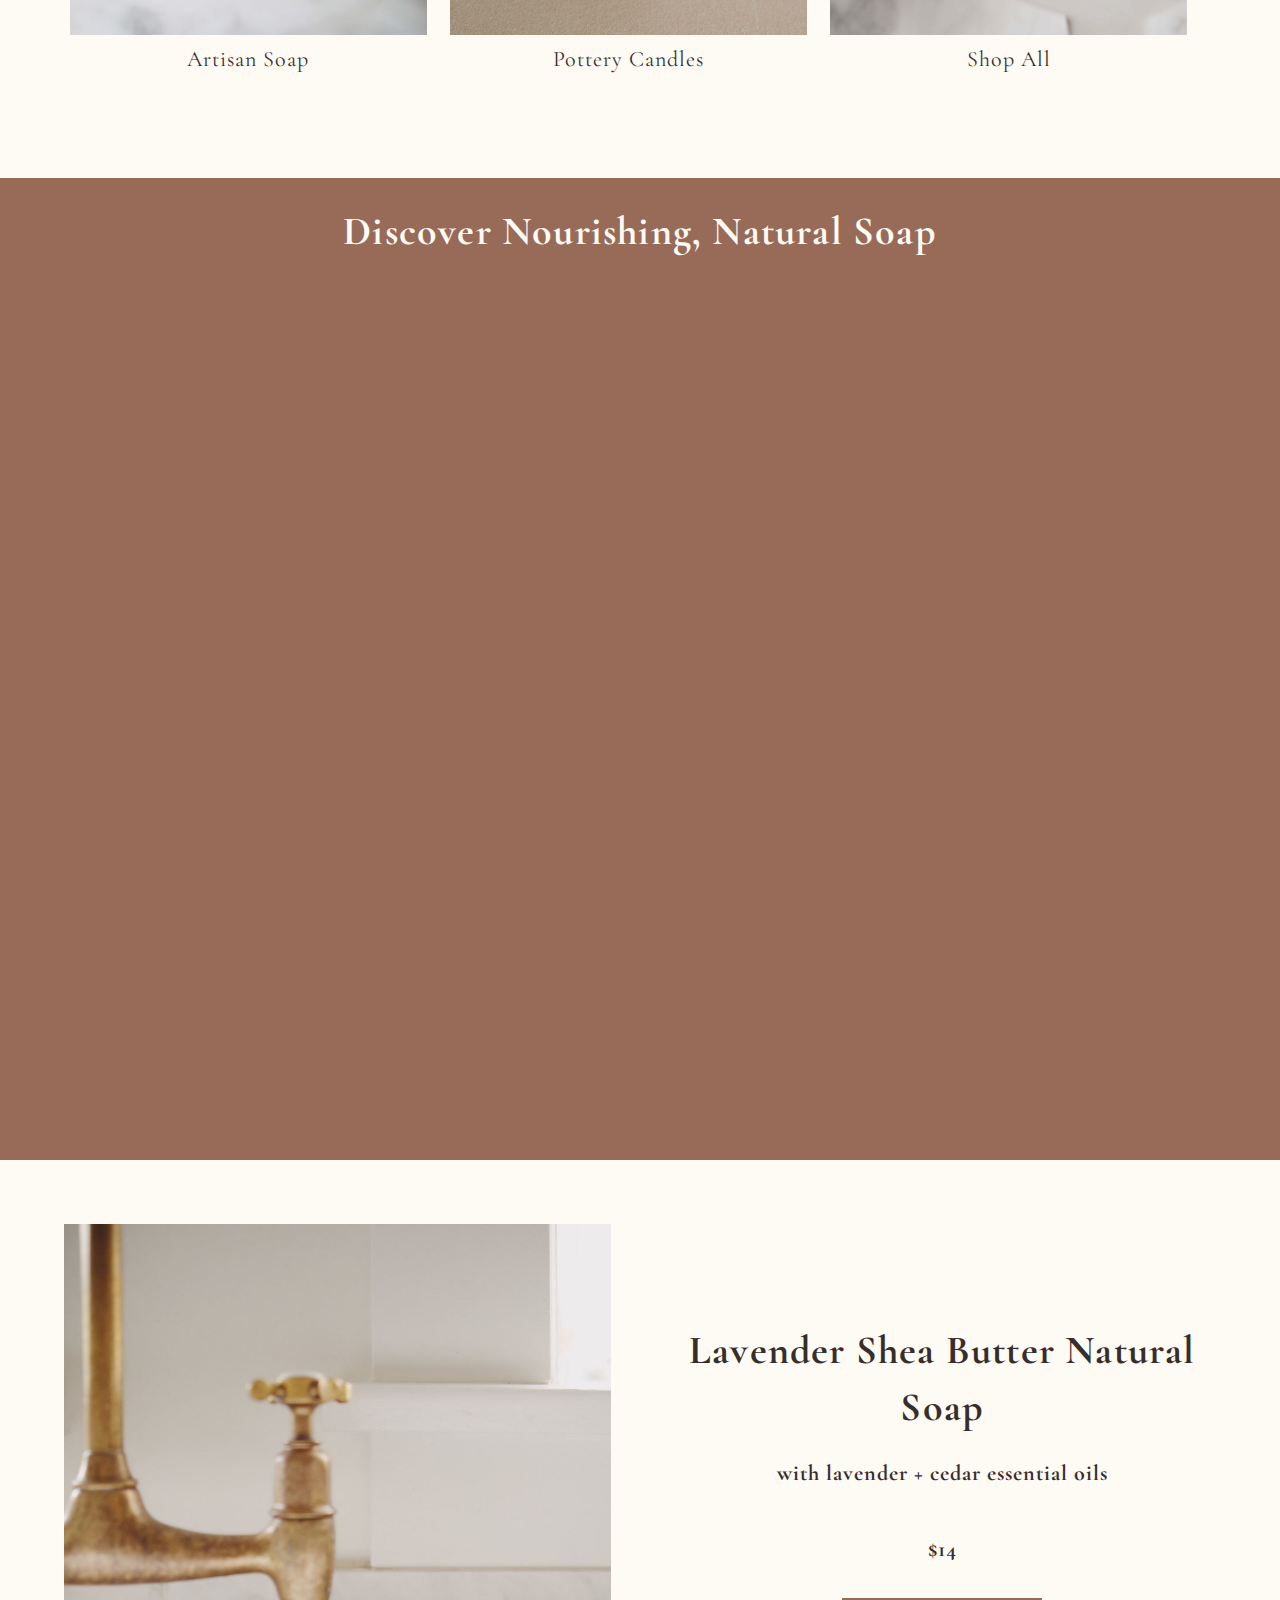
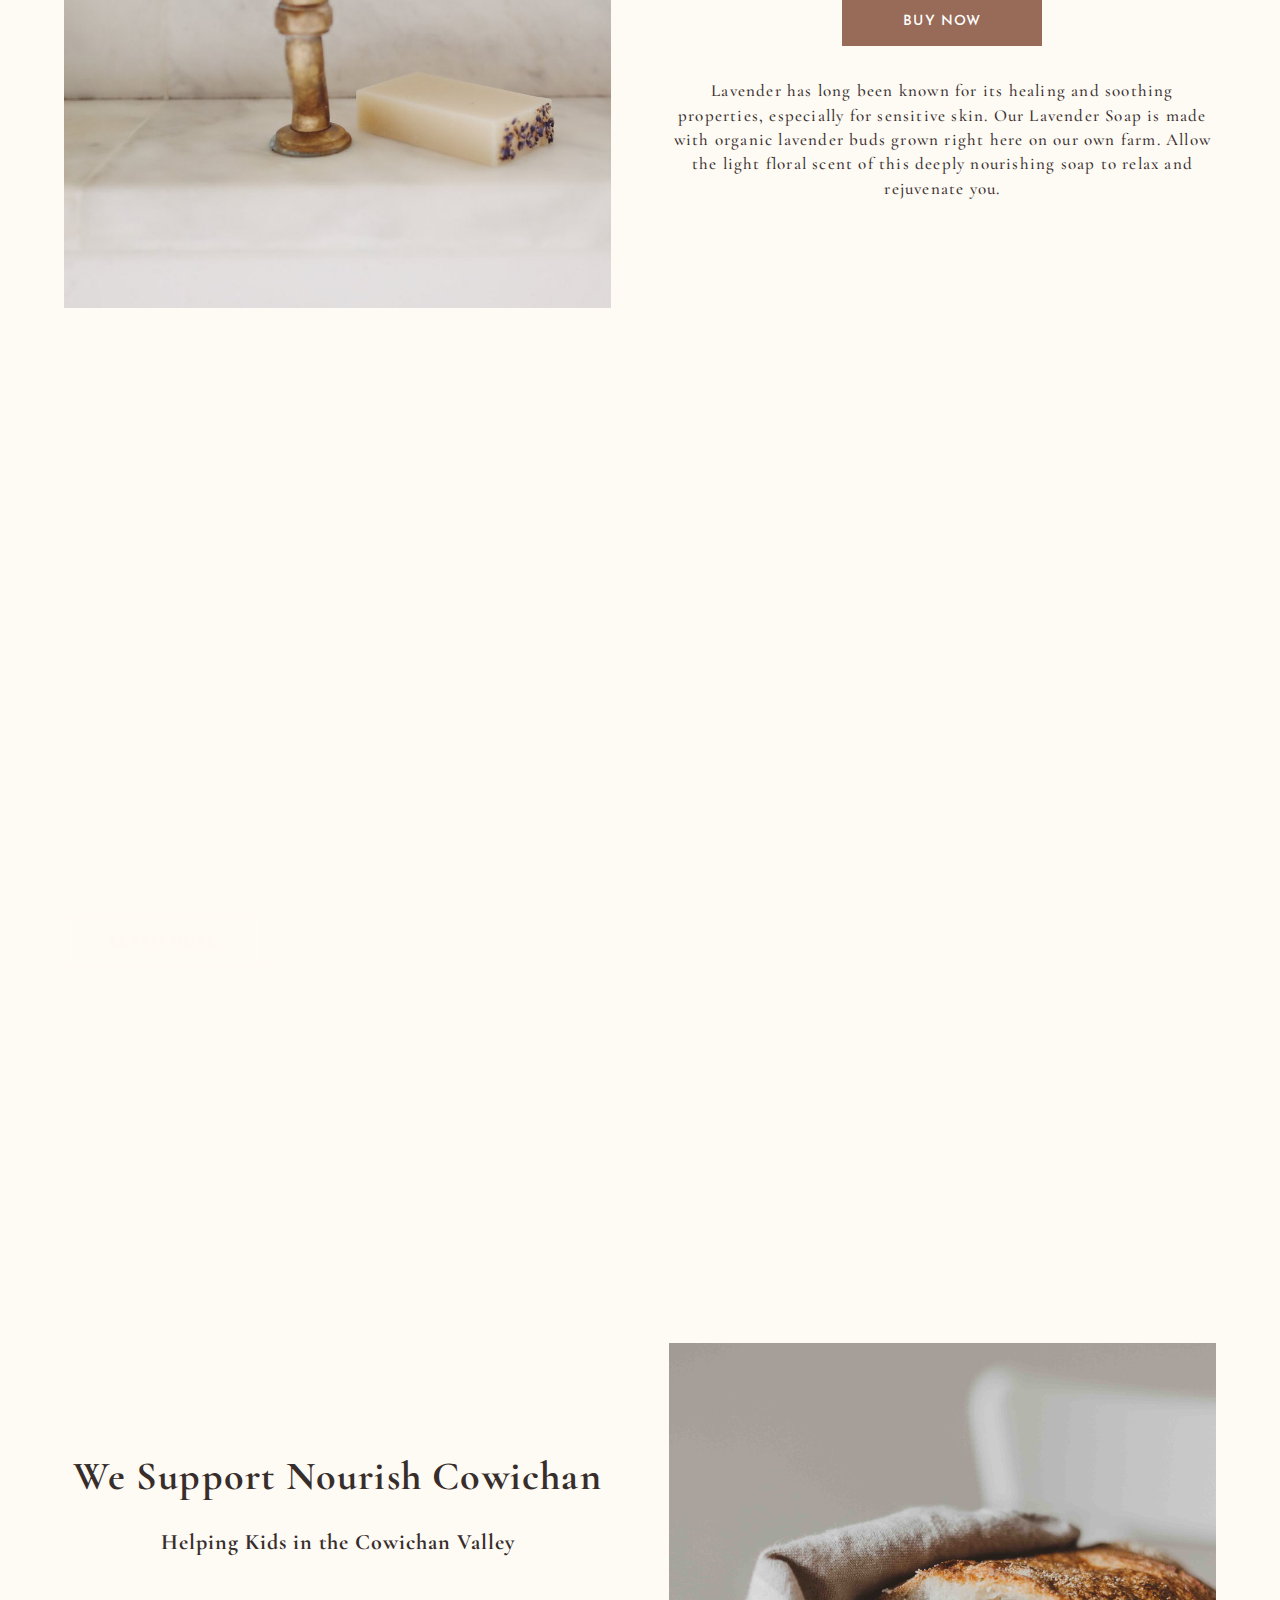
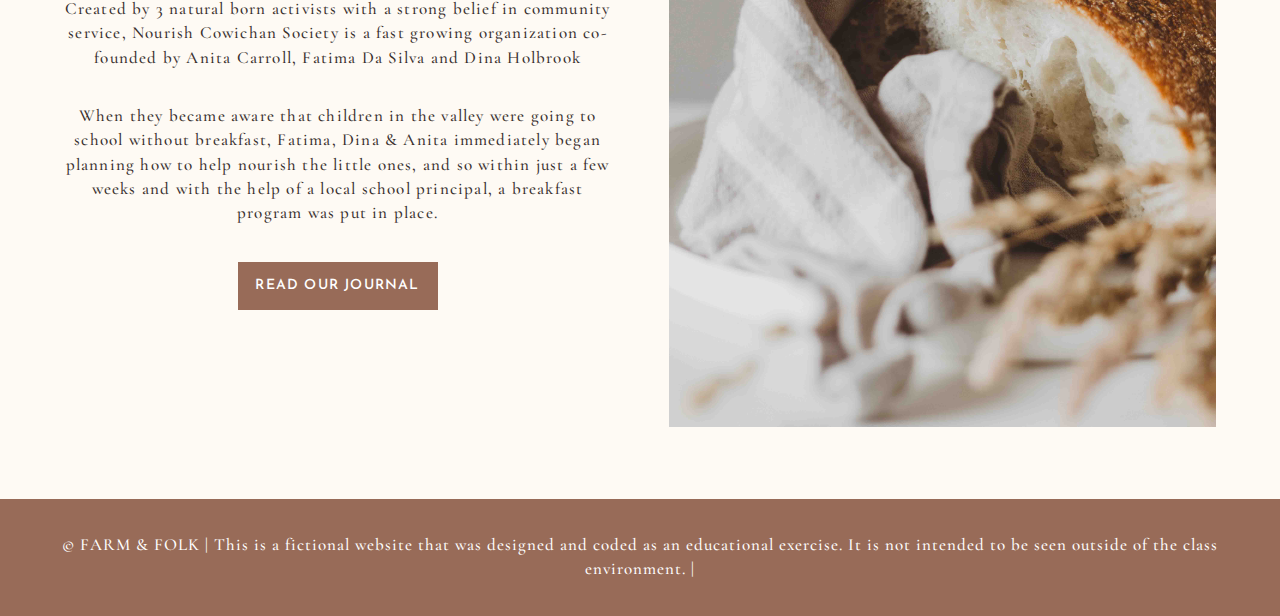
==== commit 2f3fd2ac: "general update from io" ====
--- a/index.html
+++ b/index.html
@@ -47,7 +47,7 @@
                  <h3>Artisan Soap</h3></a></li>
                  <li><a href="shop.html"><img src="images/candles.jpg" alt="3 pottery candles one empty to show espresso cup">
                  <h3>Pottery Candles</h3></a></li> 
-                 <li><a href="shop.html"><img src="images/driedlavender.JPG" alt="lavender buds">
+                 <li><a href="shop.html"><img src="images/driedlavender.jpg" alt="lavender buds">
                  <h3>Shop All</h3></a></li>
              </ul> 
          </section>
@@ -57,7 +57,7 @@
                 allow="autoplay; fullscreen; picture-in-picture" allowfullscreen></iframe>
          </section>
          <div class="featuredproduct wrap"> 
-             <div><a href="shop.html"><img src="soap/lavcropped.jpg" alt="bar of lavender soap"></a></div> <!--lavender soap picture-->
+             <div><a href="shop.html"><img src="soap/naturallavender.jpg" alt="bar of lavender soap"></a></div> <!--lavender soap picture-->
              <aside class="featureinfo"> <!--product purchase info-->
                      <h2> Lavender Shea Butter Natural Soap</h2>
                      <h3>with lavender + cedar essential oils</h3> 
@@ -73,7 +73,7 @@
              <a href="about.html" class="btn">LEARN MORE</a> <!--leads to about page-->
          </section>
          <div class="journal"> <!--this is given class journal because it would lead to the journal(blog) if there was one-->
-             <div><a href="journal.html"><img src="images/breadcropped1.jpg" alt="loaf of bread"></a></div>
+             <div><a href="journal.html"><img src="images/nutrients.jpg" alt="loaf of bread"></a></div>
              <aside class="journalinfo">
                  <h2>We Support Nourish Cowichan</h2>
                  <h3>Helping Kids in the Cowichan Valley</h3>
--- a/style.css
+++ b/style.css
@@ -139,7 +139,7 @@
 
       /* Background Styles */
       /* background image doesn't take colors but take gradients, 0 is full transparency in rgba, make sure to separate multiple backgrounds with commas */
-      background-image: linear-gradient(rgba(0,0,0,0.2),rgba(0,0,0,0.2)), url("images/soaplady1.jpg");
+      background-image: linear-gradient(rgba(0,0,0,0.2),rgba(0,0,0,0.2)), url("images/soaplady.jpg");
       
 }
 /* spcaing and styles of wording on top of hero background */
@@ -159,7 +159,7 @@
             width: 200px;
 
             /* Padding and margins */
-            padding: 1% 2%;
+            padding: 14px 9px;
             margin-left: 5%;
         
             /* Border styles */
@@ -253,7 +253,7 @@
                   width: 200px;
 
                   /* Padding and margins */
-                  padding: 15px 17px;
+                  padding: 14px 9px;
                   margin-top: 2%;
                   margin-bottom: 3%;
                   
@@ -285,7 +285,7 @@
 
       /* Background Styles */
       /* background image doesn't take colors but take gradients, 0 is full transparency in rgba, make sure to separate multiple backgrounds with commas */
-      background-image: linear-gradient(rgba(0,0,0,0.2),rgba(0,0,0,0.2)),url("images/soapwoman1.JPG");
+      background-image: linear-gradient(rgba(0,0,0,0.2),rgba(0,0,0,0.2)),url("images/soapwoman.jpg");
 }
 /*styles for headings on top of picture background above*/
 .makers h2 { /* Margins */
@@ -304,7 +304,7 @@
             /* Padding and margins */
             margin-top: 38px;
             margin-left: 5%;
-            padding: 1.3% 2%;
+            padding: 14px 9px;
             
 
             /* Border styles */
@@ -354,7 +354,7 @@
                   width: 200px;
 
                   /* Padding and margins */
-                  padding: 15px 17px;
+                  padding: 14px 9px;
                   margin-top: 20px;
                   margin-bottom: 20px;
                   
@@ -381,7 +381,8 @@
          height: 13vh;
          letter-spacing: 0.1rem;
          text-align: center;
-}     
+}
+.foot .wrap {padding: 10px;}  
 
 /* Shop Page */
 /* main heading*/
@@ -427,7 +428,7 @@
 
             /* Background Styles */
            /*change the image here */
-           background-image: linear-gradient(rgba(0,0,0,0.1),rgba(0,0,0,0.1)),url("images/friends.JPG");
+           background-image: linear-gradient(rgba(0,0,0,0.1),rgba(0,0,0,0.1)),url("images/friends.jpg");
 }
 .color {background-color: #fff9f2;} /* Maybe move to top so I can use again!!!! background color for page */
 
@@ -447,7 +448,7 @@
 
 .pic {width: 50vw;
       height: 80vh; 
-      background-image: url("images/applefarm.JPG");
+      background-image: url("images/applefarm.jpg");
       background-attachment: scroll;
 }
 
@@ -470,7 +471,7 @@
                    
 .pic2 {width: 50vw;
       height: 80vh; 
-      background-image: url("images/linen.JPG");
+      background-image: url("images/linen.jpg");
       background-attachment: scroll;
 }
 
--- a/responsivenav.css
+++ b/responsivenav.css
@@ -16,6 +16,7 @@
  .journalinfo p {display: none;}   
  .banner {display: none;}
  .logosize {width: 300px;}
+ .background { background-attachment: scroll;}
 }
 @media only screen and (max-width: 500px) { 
     
